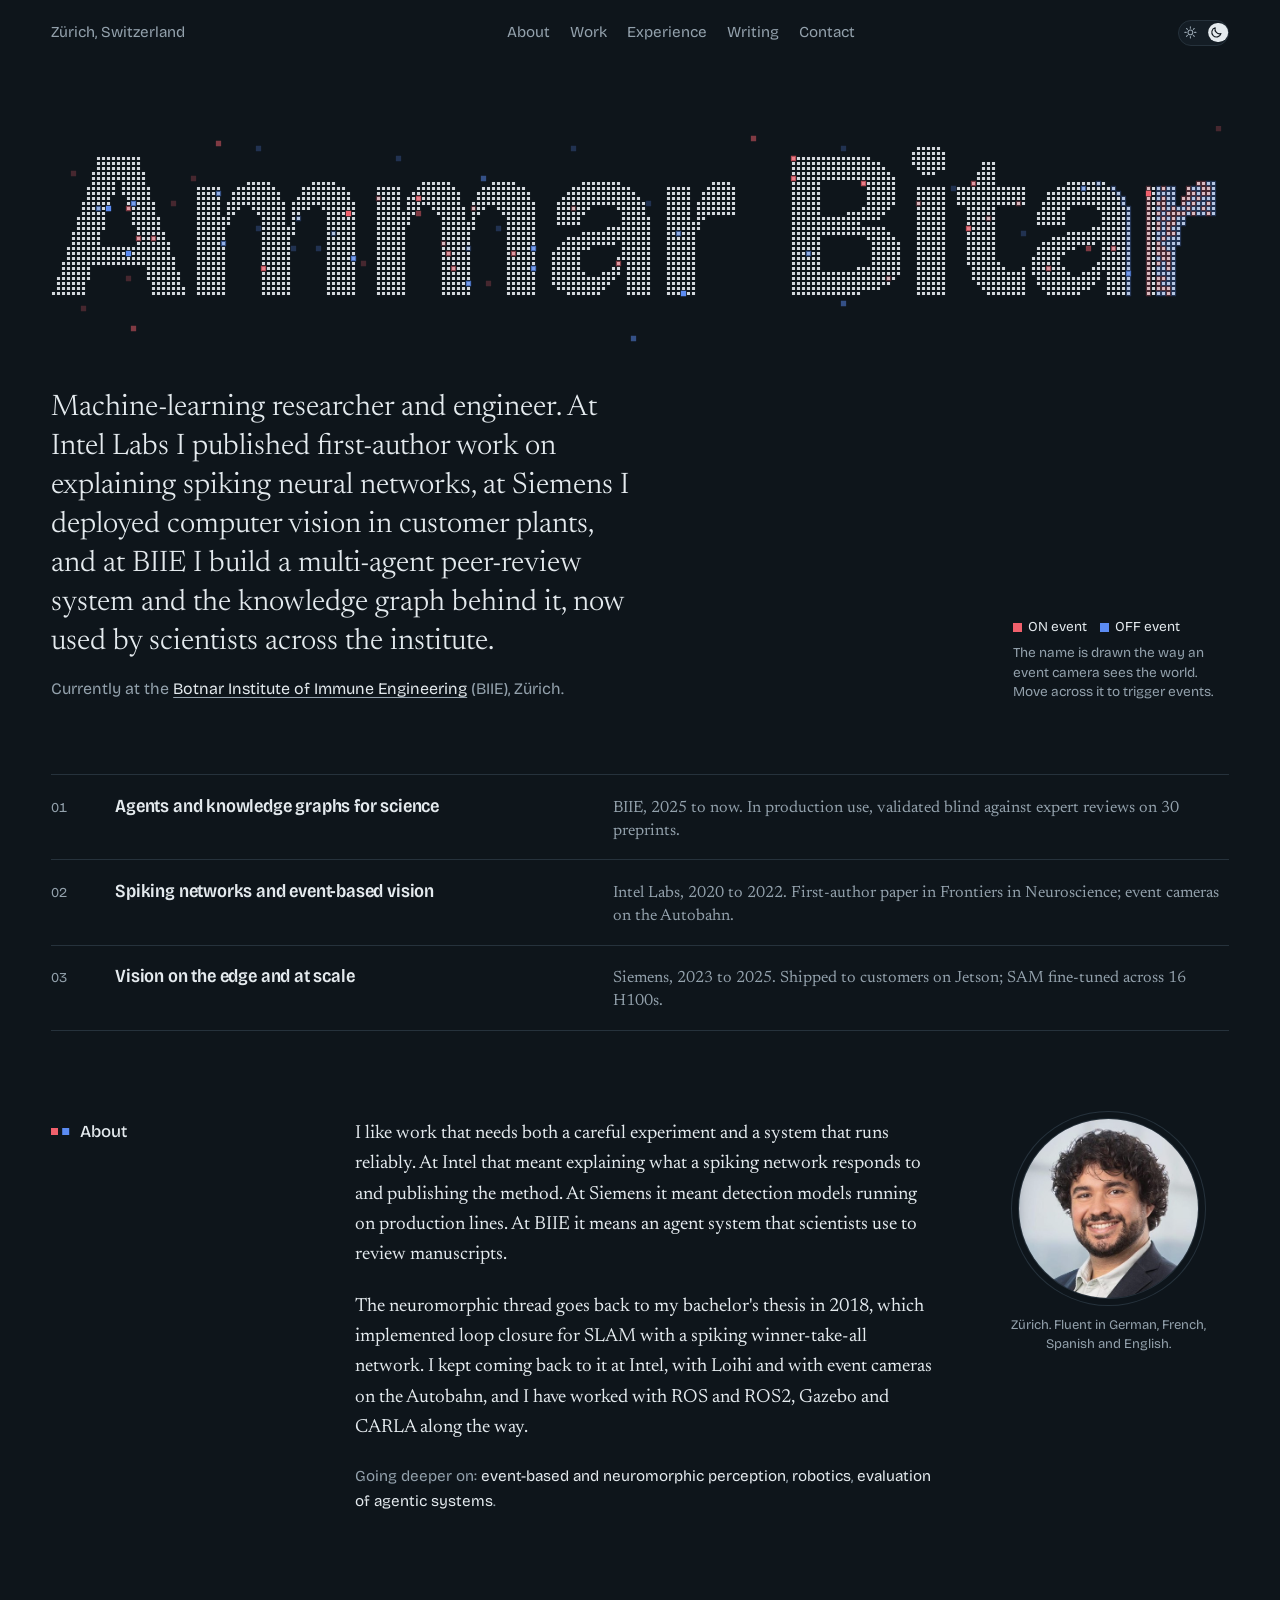
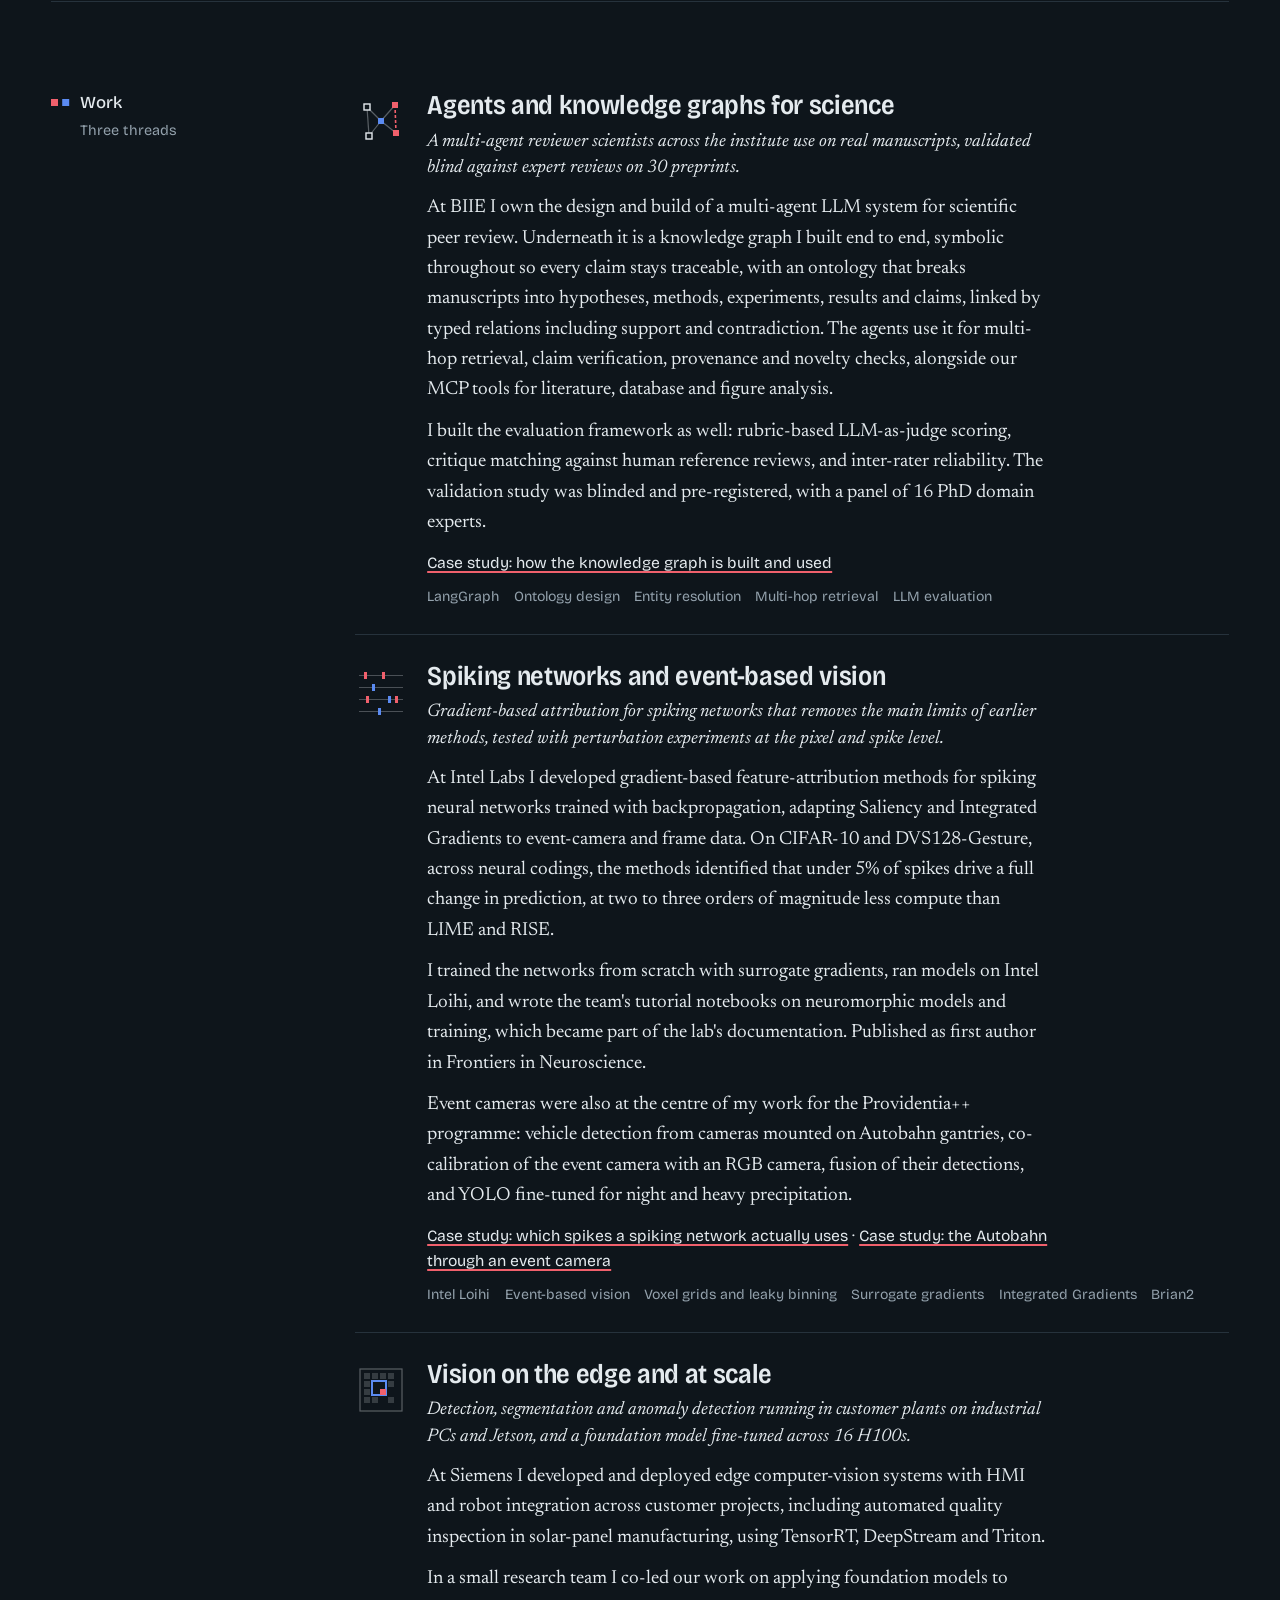
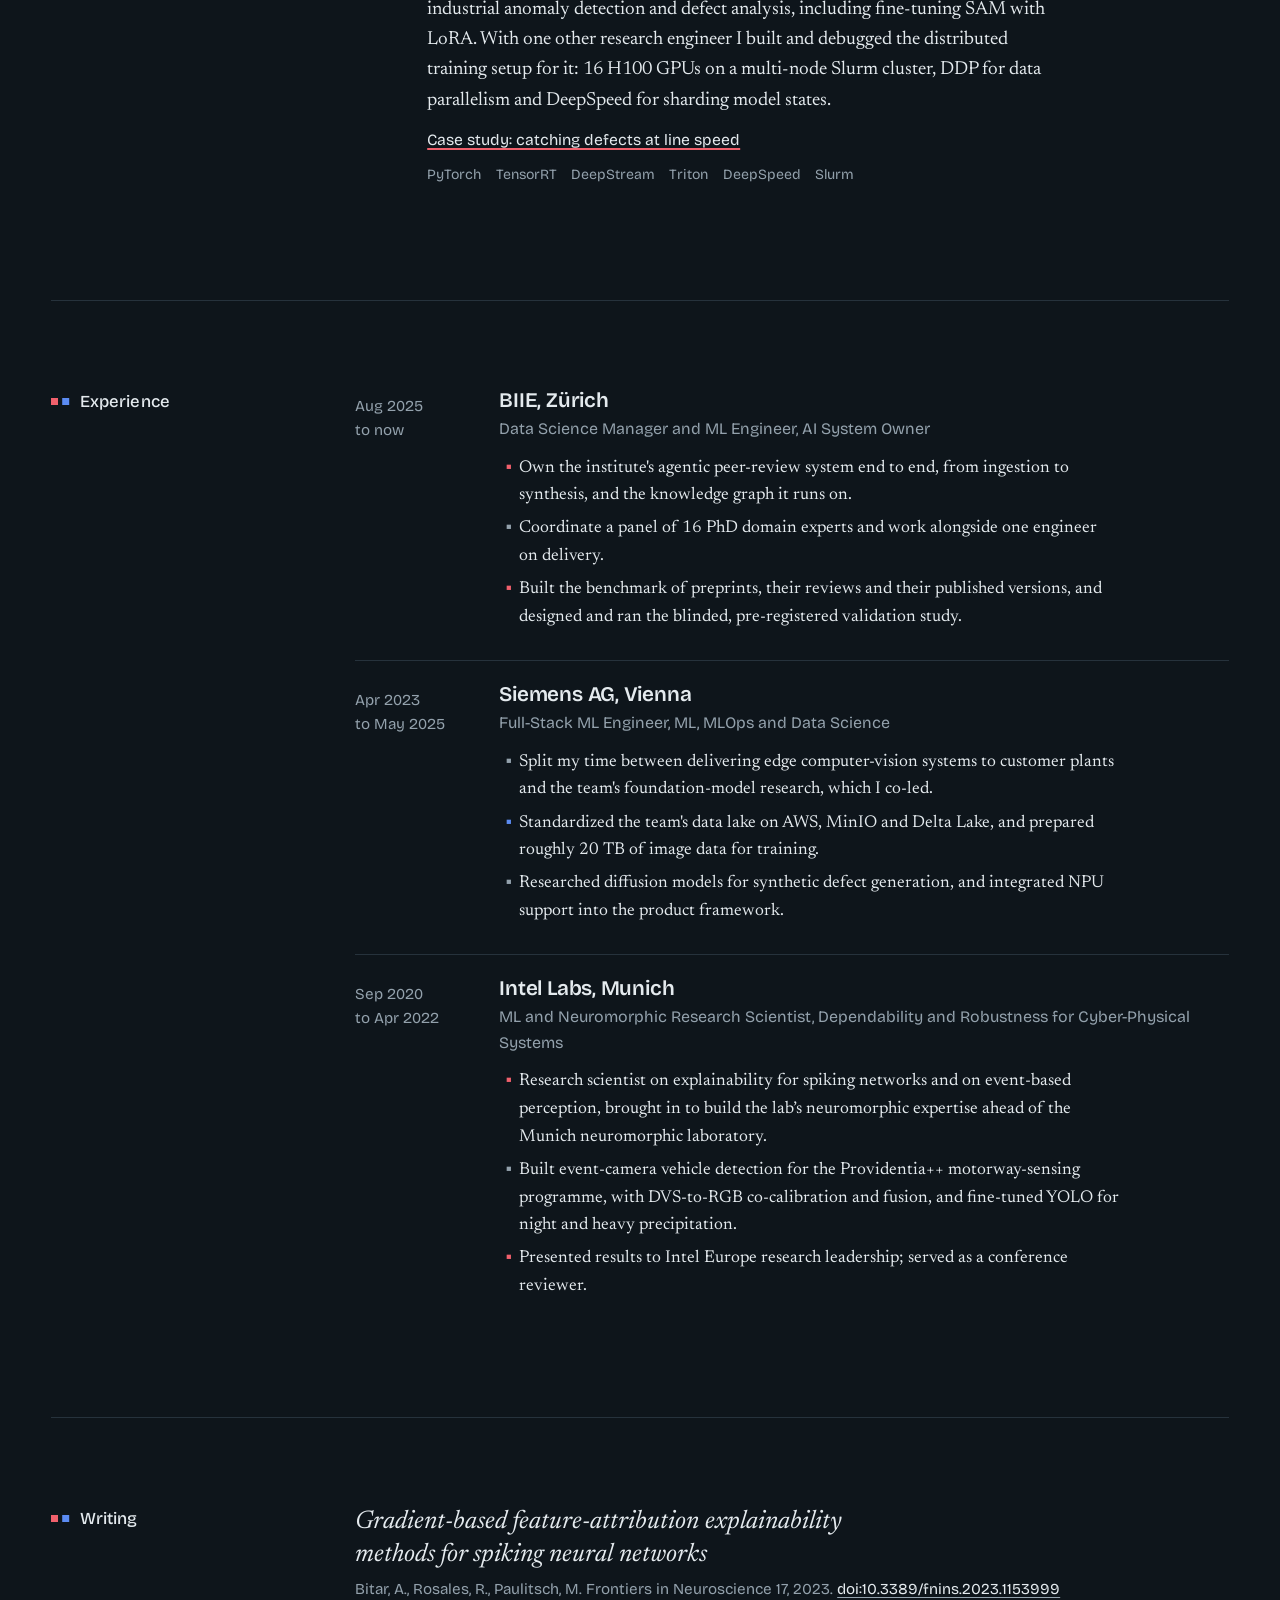
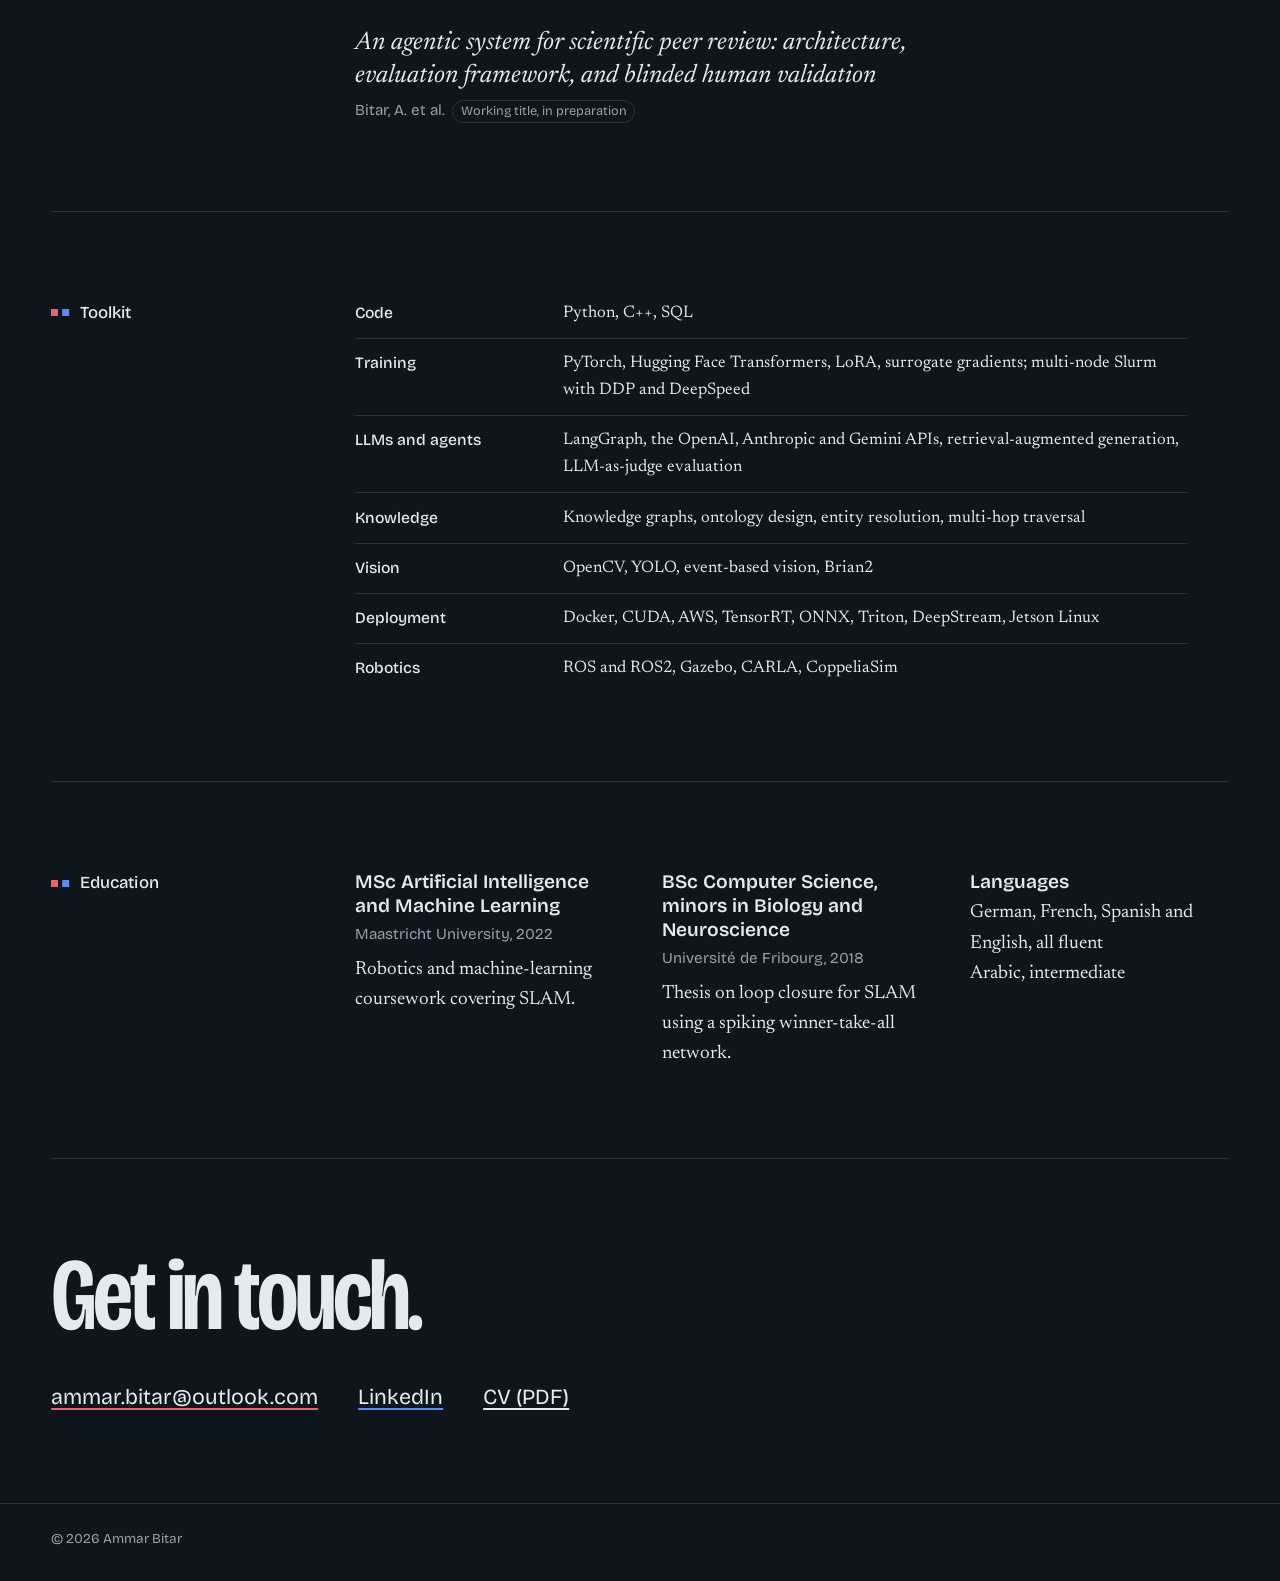
==== index.html @ a540c69d "Spell out BIIE where readers meet it Nothing on the site said what BIIE stands for. Expand it once o" ====
<!DOCTYPE html>
<html lang="en">
<head>
<meta charset="utf-8">
<meta name="viewport" content="width=device-width, initial-scale=1">
<title>Ammar Bitar</title>
<meta name="description" content="Ammar Bitar, machine-learning researcher and engineer in Zürich. Spiking neural networks, vision foundation models, agentic systems and knowledge graphs.">
<meta property="og:title" content="Ammar Bitar">
<meta property="og:description" content="Machine-learning researcher and engineer in Zürich.">
<link rel="icon" href="data:image/svg+xml,<svg xmlns='http://www.w3.org/2000/svg' viewBox='0 0 16 16'><rect x='3' y='3' width='4' height='4' fill='%23D23F4E'/><rect x='9' y='9' width='4' height='4' fill='%232C5FD0'/></svg>">
<link rel="canonical" href="https://ammar-bitar.github.io/">
<meta property="og:url" content="https://ammar-bitar.github.io/">
<meta property="og:type" content="profile">
<meta property="og:image" content="https://ammar-bitar.github.io/assets/og.png">
<meta property="og:image:width" content="1200">
<meta property="og:image:height" content="630">
<meta name="twitter:card" content="summary_large_image">
<meta name="theme-color" content="#0E151B">
<script>try{var t=localStorage.getItem('theme');if(t==='light'||t==='dark')document.documentElement.dataset.theme=t}catch(e){}</script>
<link rel="preload" href="assets/fonts/bricolage-grotesque.woff2" as="font" type="font/woff2" crossorigin>
<link rel="preload" href="assets/fonts/newsreader.woff2" as="font" type="font/woff2" crossorigin>
<script type="application/ld+json">
{
  "@context": "https://schema.org",
  "@type": "Person",
  "name": "Ammar Bitar",
  "jobTitle": "Machine-learning researcher and engineer",
  "worksFor": {"@type": "Organization", "name": "Botnar Institute of Immune Engineering", "url": "https://immune.engineering/"},
  "address": {"@type": "PostalAddress", "addressLocality": "Zürich", "addressCountry": "CH"},
  "alumniOf": [
    {"@type": "CollegeOrUniversity", "name": "Maastricht University"},
    {"@type": "CollegeOrUniversity", "name": "Université de Fribourg"}
  ],
  "knowsLanguage": ["de", "fr", "es", "en", "ar"],
  "knowsAbout": ["Spiking neural networks", "Explainable AI", "Computer vision", "Multi-agent LLM systems", "Knowledge graphs", "LLM evaluation"],
  "email": "mailto:ammar.bitar@outlook.com",
  "image": "https://ammar-bitar.github.io/assets/portrait.jpg",
  "url": "https://ammar-bitar.github.io/",
  "sameAs": ["https://www.linkedin.com/in/ammar-bitar"]
}
</script>
<style>
@font-face{
  font-family:"Bricolage Grotesque";font-style:normal;font-display:swap;
  font-weight:200 800;font-stretch:75% 100%;
  src:url(assets/fonts/bricolage-grotesque.woff2) format("woff2");
}
@font-face{
  font-family:"Newsreader";font-style:normal;font-display:swap;font-weight:200 800;
  src:url(assets/fonts/newsreader.woff2) format("woff2");
}
@font-face{
  font-family:"Newsreader";font-style:italic;font-display:swap;font-weight:200 800;
  src:url(assets/fonts/newsreader-italic.woff2) format("woff2");
}
:root{
  --paper:#0E151B;
  --paper-2:#141D25;
  --ink:#E4EAEE;
  --muted:#93A1AC;
  --rule:#26323C;
  --on:#F0606C;
  --off:#5B8BF2;
  --display:"Bricolage Grotesque", "Helvetica Neue", Arial, sans-serif;
  --text:"Newsreader", Georgia, "Times New Roman", serif;
  --gutter:clamp(1.25rem, 4vw, 3.5rem);
  --measure:62ch;
  color-scheme:dark;
}
:root[data-theme="light"]{
  --paper:#ECEFF1; --paper-2:#E1E6EA; --ink:#16212A; --muted:#586672;
  --rule:#C5CED5; --on:#D23F4E; --off:#2C5FD0; color-scheme:light;
}

*{box-sizing:border-box}
html{-webkit-text-size-adjust:100%;scroll-behavior:smooth}
@media (prefers-reduced-motion: reduce){html{scroll-behavior:auto}}
body{
  margin:0;background:var(--paper);color:var(--ink);
  font-family:var(--text);font-size:1.1875rem;line-height:1.6;
  font-optical-sizing:auto;text-rendering:optimizeLegibility;
}
img{max-width:100%;display:block}
a{color:inherit;text-decoration-thickness:1px;text-underline-offset:.18em;text-decoration-color:var(--muted)}
a:hover{text-decoration-color:var(--ink)}
:focus-visible{outline:2px solid var(--off);outline-offset:3px;border-radius:2px}
.sr{position:absolute;width:1px;height:1px;overflow:hidden;clip:rect(0 0 0 0);white-space:nowrap}
.skip{position:absolute;left:var(--gutter);top:-3rem;background:var(--ink);color:var(--paper);padding:.4rem .8rem;font-family:var(--display);font-size:.9rem;z-index:10}
.skip:focus{top:.75rem}

/* ---------- masthead ---------- */
.bar{
  display:flex;justify-content:space-between;align-items:baseline;gap:1rem;flex-wrap:wrap;
  padding:1.25rem var(--gutter) 0;font-family:var(--display);font-size:.95rem;color:var(--muted);
}
.bar nav{display:flex;gap:1.25rem;flex-wrap:wrap}
.bar nav a{text-decoration:none;color:var(--muted)}
.bar nav a:hover{color:var(--ink)}

/* ---------- theme switch ---------- */
.theme-switch{
  align-self:center;display:inline-flex;align-items:center;
  padding:0;margin:0;border:0;background:none;font:inherit;cursor:pointer;
  -webkit-tap-highlight-color:transparent;
}
.theme-switch .track{
  position:relative;display:inline-flex;align-items:center;justify-content:space-between;
  width:3.2rem;height:1.6rem;padding:0 .32rem;
  border:1px solid var(--rule);border-radius:1rem;background:var(--paper-2);
  transition:border-color .2s ease,background .2s ease;
}
.theme-switch:hover .track{border-color:var(--muted)}
.theme-switch .knob{
  position:absolute;left:.11rem;top:50%;width:1.2rem;height:1.2rem;margin-top:-.6rem;
  border-radius:50%;background:var(--ink);z-index:0;
  transform:translateX(1.76rem);
  transition:transform .24s cubic-bezier(.4,0,.2,1),background .2s ease;
}
.theme-switch .ico{
  position:relative;z-index:1;width:.8rem;height:.8rem;display:block;
  color:var(--muted);transition:color .2s ease;
}
.theme-switch .moon{color:var(--paper)}
:root[data-theme="light"] .theme-switch .knob{transform:translateX(0)}
:root[data-theme="light"] .theme-switch .sun{color:var(--paper)}
:root[data-theme="light"] .theme-switch .moon{color:var(--muted)}
@media (prefers-reduced-motion: reduce){.theme-switch .knob{transition:none}}
@media (max-width:600px){
  .bar{align-items:center}
  .bar > span{order:1}
  .theme-switch{order:2}
  .bar nav{order:3;flex-basis:100%;margin-top:.15rem}
}

/* ---------- hero ---------- */
.hero{padding:clamp(2rem,7vw,5rem) var(--gutter) 0}
.sensor{position:relative;width:100%}
.sensor canvas{display:block;width:100%;touch-action:pan-y;cursor:crosshair}
.hero-foot{
  display:grid;grid-template-columns:minmax(0,1fr) auto;gap:2rem;align-items:end;
  margin-top:clamp(1.5rem,4vw,2.75rem);padding-bottom:clamp(2.5rem,6vw,4.5rem);
  border-bottom:1px solid var(--rule);
}
.lede{
  margin:0;max-width:34ch;font-size:clamp(1.35rem,2.4vw,1.85rem);line-height:1.32;font-weight:350;
}
.legend{
  margin:0;font-family:var(--display);font-size:.85rem;line-height:1.45;color:var(--muted);
  max-width:24ch;
}
.legend span{display:inline-flex;align-items:center;gap:.4rem;margin-right:.8rem;color:var(--ink)}
.px{display:inline-block;width:.55rem;height:.55rem}
.px.on{background:var(--on)} .px.off{background:var(--off)}
.legend p{margin:.35rem 0 0}
@media (max-width:760px){.hero-foot{grid-template-columns:1fr}.legend{max-width:none}}

/* ---------- thread index ---------- */
.index{display:grid;border-bottom:1px solid var(--rule)}
.index a{
  display:grid;grid-template-columns:2.5rem minmax(0,1fr) minmax(0,1.3fr);gap:.2rem 1.5rem;align-items:baseline;
  padding:1.05rem 0;border-top:1px solid var(--rule);text-decoration:none;color:inherit;
}
.index a:first-child{border-top:0}
.index .k{font-family:var(--display);font-size:.85rem;color:var(--muted);font-variant-numeric:tabular-nums}
.index .n{font-family:var(--display);font-weight:600;font-size:1.15rem;letter-spacing:-.01em;font-variation-settings:"wdth" 90}
.index .d{font-size:1.02rem;color:var(--muted);line-height:1.4}
.index a:hover .n{text-decoration:underline;text-decoration-color:var(--on);text-underline-offset:.2em}
@media (max-width:760px){.index a{grid-template-columns:2.5rem minmax(0,1fr)}.index .d{grid-column:2}}
.now{margin:.9rem 0 0;font-family:var(--display);font-size:1rem;color:var(--muted)}
.now a{color:var(--ink)}
.more{font-family:var(--display);font-size:.98rem;margin:0 0 .9rem}
.more a{text-decoration-color:var(--on);text-decoration-thickness:1.5px}
.result{font-style:italic;font-size:1.15rem;line-height:1.45;margin:0 0 .8rem;max-width:var(--measure)}
.interests{margin:1.1em 0 0;font-family:var(--display);font-size:.95rem;color:var(--muted)}
.interests span{color:var(--ink)}

/* ---------- sections ---------- */
main{padding:0 var(--gutter)}
.sec{
  display:grid;grid-template-columns:minmax(9rem,15rem) minmax(0,1fr);gap:1rem clamp(1.5rem,5vw,5rem);
  padding:clamp(3rem,7vw,5.5rem) 0;border-bottom:1px solid var(--rule);
}
.sec > h2{
  margin:0;font-family:var(--display);font-weight:500;font-size:1.05rem;letter-spacing:.005em;
  font-variation-settings:"wdth" 100;align-self:start;position:sticky;top:1.5rem;
}
.sec > h2::before{content:"";display:inline-block;width:.45rem;height:.45rem;background:var(--on);margin:0 1.35rem .1rem 0;box-shadow:.7rem 0 0 var(--off)}
.sec > h2 small{display:block;padding-left:1.8rem;font-weight:400;color:var(--muted);font-size:.9rem;margin-top:.15rem}
@media (max-width:760px){
  .sec{grid-template-columns:minmax(0,1fr)}
  .sec > h2{position:static}
}
.prose p{margin:0 0 1.1em;max-width:var(--measure)}
.prose p:last-child{margin-bottom:0}

/* about */
.about{display:grid;grid-template-columns:minmax(0,1fr) minmax(11rem,15rem);gap:clamp(1.5rem,4vw,3.5rem);align-items:start}
.portrait{margin:0;justify-self:center;text-align:center}
.frame{
  width:clamp(8.5rem,14vw,11.5rem);aspect-ratio:1;border-radius:50%;overflow:hidden;margin:0 auto;
  background:var(--paper-2);box-shadow:0 0 0 1px var(--rule),0 0 0 7px var(--paper),0 0 0 8px var(--rule);
}
.frame img{width:170%;max-width:none;height:auto;margin:-18% 0 0 -36.7%;filter:saturate(.9)}
.portrait figcaption{font-family:var(--display);font-size:.82rem;line-height:1.45;color:var(--muted);margin-top:1.1rem;max-width:14rem}
@media (max-width:900px){
  .about{grid-template-columns:1fr}
  .portrait{order:-1;justify-self:start;text-align:left;display:flex;align-items:center;gap:1.25rem}
  .portrait .frame{margin:8px;flex:none;width:7rem}
  .portrait figcaption{margin-top:0}
}

/* threads */
.threads{display:grid;gap:0}
.thread{
  display:grid;grid-template-columns:3.25rem minmax(0,1fr);gap:0 1.25rem;
  padding:1.6rem 0;border-top:1px solid var(--rule);
}
.thread:first-child{border-top:0;padding-top:0}
.thread svg{width:3.25rem;height:3.25rem;margin-top:.3rem}
.thread h3{
  margin:0 0 .45rem;font-family:var(--display);font-weight:600;
  font-size:clamp(1.35rem,2.3vw,1.7rem);line-height:1.15;letter-spacing:-.012em;
  font-variation-settings:"wdth" 88;
}
.thread p{margin:0 0 .7rem;max-width:var(--measure)}
@media (max-width:560px){
  .thread{grid-template-columns:minmax(0,1fr)}
  .thread svg{width:2.5rem;height:2.5rem;margin:0 0 .7rem}
}
.tools{margin:0;padding:0;list-style:none;display:flex;flex-wrap:wrap;gap:.35rem .9rem;font-family:var(--display);font-size:.88rem;color:var(--muted)}

/* timeline */
.timeline{list-style:none;margin:0;padding:0}
.job{
  display:grid;grid-template-columns:7.5rem minmax(0,1fr);gap:.25rem 1.5rem;
  padding:1.4rem 0;border-top:1px solid var(--rule);
}
.job:first-child{border-top:0;padding-top:0}
.when{font-family:var(--display);font-size:.95rem;color:var(--muted);padding-top:.3rem;font-variant-numeric:tabular-nums}
.job h3{margin:0;font-family:var(--display);font-weight:600;font-size:1.3rem;line-height:1.2;letter-spacing:-.01em}
.role{margin:.15rem 0 .8rem;font-family:var(--display);font-size:1rem;color:var(--muted)}
.job ul{margin:0;padding:0 0 0 1.05rem;max-width:var(--measure)}
.job li{margin:0 0 .35rem;padding-left:.2rem;font-size:1.08rem}
.job li::marker{content:"▪ ";color:var(--muted)}
.job:nth-child(odd) li:nth-child(odd)::marker{color:var(--on)}
.job:nth-child(even) li:nth-child(even)::marker{color:var(--off)}
@media (max-width:560px){.job{grid-template-columns:1fr}.when{padding-top:0}}

/* writing */
.pubs{list-style:none;margin:0;padding:0}
.pub{padding:0 0 1.6rem}
.pub:last-child{padding-bottom:0}
.pub .title{font-size:clamp(1.3rem,2.2vw,1.6rem);line-height:1.3;font-style:italic;margin:0 0 .3rem;max-width:40ch}
.pub .meta{margin:0;font-family:var(--display);font-size:.95rem;color:var(--muted)}
.pub .meta a{color:var(--ink)}
.aside{grid-column:2;margin:1.6rem 0 0;font-family:var(--display);font-size:.95rem;color:var(--muted)}
@media (max-width:760px){.aside{grid-column:1}}
.status{display:inline-block;margin-left:.2rem;padding:.02rem .45rem;border:1px solid var(--rule);border-radius:1rem;font-size:.8rem}

/* toolkit */
.kit{margin:0;display:grid;grid-template-columns:minmax(9rem,13rem) minmax(0,1fr);max-width:52rem}
.kit dt,.kit dd{padding:.7rem 0;border-top:1px solid var(--rule);margin:0}
.kit dt:first-of-type,.kit dd:first-of-type{border-top:0;padding-top:0}
.kit dt{font-family:var(--display);font-weight:500;font-size:.98rem;padding-right:1rem}
.kit dd{font-size:1.05rem}
@media (max-width:560px){
  .kit{grid-template-columns:1fr}
  .kit dd{border-top:0;padding-top:0}
  .kit dt:not(:first-of-type){padding-top:.9rem}
}

/* education */
.edu{display:grid;grid-template-columns:repeat(auto-fit,minmax(min(15rem,100%),1fr));gap:2rem 3rem;max-width:56rem}
.edu h3{margin:0 0 .25rem;font-family:var(--display);font-weight:600;font-size:1.2rem;line-height:1.25}
.edu p{margin:0}
.edu .where{font-family:var(--display);font-size:.95rem;color:var(--muted);margin-bottom:.5rem}

/* contact */
.contact h2.big::before{content:none}
.contact h2.big{
  grid-column:1/-1;position:static;margin:0;
  font-family:var(--display);font-weight:600;font-variation-settings:"wdth" 80;
  font-size:clamp(2.6rem,8vw,6.5rem);line-height:.95;letter-spacing:-.03em;
}
.links{grid-column:1/-1;display:flex;flex-wrap:wrap;gap:1rem 2.5rem;margin-top:1.25rem;font-family:var(--display);font-size:clamp(1.1rem,2vw,1.35rem)}
.links a{text-decoration-color:var(--on);text-decoration-thickness:2px}
.links a:nth-child(2){text-decoration-color:var(--off)}
.links a:nth-child(3){text-decoration-color:var(--ink)}
.contact{border-bottom:0}

footer{
  display:flex;justify-content:space-between;flex-wrap:wrap;gap:.5rem 1rem;
  padding:1.5rem var(--gutter) 2rem;font-family:var(--display);font-size:.85rem;color:var(--muted);
  border-top:1px solid var(--rule);
}

/* ---------- floating contact ---------- */
.fab{
  position:fixed;right:clamp(1rem,3vw,2rem);bottom:clamp(1rem,3vw,2rem);z-index:40;
  display:flex;flex-direction:column;align-items:flex-end;gap:.5rem;
  font-family:var(--display);
}
.fab-links{
  display:flex;flex-direction:column;align-items:stretch;gap:.35rem;
  opacity:0;visibility:hidden;transform:translateY(.4rem) scale(.98);pointer-events:none;
  transition:opacity .18s ease,transform .18s ease,visibility 0s linear .18s;
}
.fab[data-open="true"] .fab-links{opacity:1;visibility:visible;transform:none;pointer-events:auto;transition-delay:0s}
.fab-links a{
  background:var(--paper);border:1px solid var(--rule);border-radius:2rem;
  padding:.45rem .9rem;font-size:.92rem;text-decoration:none;color:var(--ink);
  box-shadow:0 2px 10px rgba(0,0,0,.07);white-space:nowrap;display:flex;align-items:center;gap:.5rem;
}
.fab-links a:hover{border-color:var(--ink)}
.fab-links a i{width:.5rem;height:.5rem;display:inline-block;flex:none}
.fab-btn{
  display:flex;align-items:center;gap:.55rem;cursor:pointer;
  background:var(--ink);color:var(--paper);border:0;border-radius:2rem;
  padding:.6rem 1.05rem;font:inherit;font-weight:500;font-size:.95rem;
  box-shadow:0 3px 14px rgba(0,0,0,.14);
}
.fab-btn:hover{transform:translateY(-1px)}
.fab-btn .px2{display:inline-flex;gap:.2rem}
.fab-btn .px2 i{width:.4rem;height:.4rem;display:block}
.fab-btn .px2 i:first-child{background:var(--on)}
.fab-btn .px2 i:last-child{background:var(--off)}
.fab canvas{position:absolute;right:-6px;bottom:-6px;width:230px;height:120px;pointer-events:none}
.fab.tucked{opacity:0;visibility:hidden;transform:translateY(1rem);pointer-events:none;transition:opacity .25s ease,transform .25s ease,visibility 0s linear .25s}
.fab{transition:opacity .25s ease,transform .25s ease}
@media (prefers-reduced-motion: reduce){.fab,.fab-links,.fab-btn{transition:none}}
@media print{.fab{display:none}}
@media print{
  .bar nav,.sensor,.legend,.theme-switch{display:none}
  .sr.print{position:static;width:auto;height:auto;clip:auto}
}
</style>
</head>
<body>
<a class="skip" href="#main">Skip to content</a>

<header>
  <div class="bar">
    <span>Zürich, Switzerland</span>
    <nav aria-label="Sections">
      <a href="#about">About</a>
      <a href="#work">Work</a>
      <a href="#experience">Experience</a>
      <a href="#writing">Writing</a>
      <a href="#contact">Contact</a>
    </nav>
    <button class="theme-switch" id="themeBtn" type="button" role="switch" aria-checked="true" aria-label="Dark theme" title="Dark theme">
      <span class="track">
        <svg class="ico sun" viewBox="0 0 24 24" fill="none" stroke="currentColor" stroke-width="2" stroke-linecap="round" aria-hidden="true">
          <circle cx="12" cy="12" r="4.4"/>
          <path d="M12 1.6v2.6M12 19.8v2.6M22.4 12h-2.6M4.2 12H1.6M19.35 4.65l-1.84 1.84M6.49 17.51l-1.84 1.84M19.35 19.35l-1.84-1.84M6.49 6.49L4.65 4.65"/>
        </svg>
        <svg class="ico moon" viewBox="0 0 24 24" fill="none" stroke="currentColor" stroke-width="2" stroke-linecap="round" stroke-linejoin="round" aria-hidden="true">
          <path d="M20.6 14.3A8.8 8.8 0 0 1 9.7 3.4a8.8 8.8 0 1 0 10.9 10.9z"/>
        </svg>
        <span class="knob"></span>
      </span>
    </button>
  </div>

  <div class="hero">
    <h1 class="sr print">Ammar Bitar</h1>
    <div class="sensor" id="sensor">
      <canvas id="events" aria-hidden="true"></canvas>
    </div>
    <div class="hero-foot">
      <div>
        <p class="lede">Machine-learning researcher and engineer. At Intel Labs I published first-author work on explaining spiking neural networks, at Siemens I deployed computer vision in customer plants, and at BIIE I build a multi-agent peer-review system and the knowledge graph behind it, now used by scientists across the institute.</p>
        <p class="now">Currently at the <a href="https://immune.engineering/">Botnar Institute of Immune Engineering</a> (BIIE), Zürich.</p>
      </div>
      <div class="legend" aria-hidden="true">
        <span><i class="px on"></i>ON event</span><span><i class="px off"></i>OFF event</span>
        <p id="hint">The name is drawn the way an event camera sees the world. Move across it to trigger events.</p>
      </div>
    </div>
  </div>
</header>

<main id="main">

  <nav class="index" aria-label="Three threads of work">
    <a href="#t-agents"><span class="k">01</span><span class="n">Agents and knowledge graphs for science</span><span class="d">BIIE, 2025 to now. In production use, validated blind against expert reviews on 30 preprints.</span></a>
    <a href="#t-spiking"><span class="k">02</span><span class="n">Spiking networks and event-based vision</span><span class="d">Intel Labs, 2020 to 2022. First-author paper in Frontiers in Neuroscience; event cameras on the Autobahn.</span></a>
    <a href="#t-vision"><span class="k">03</span><span class="n">Vision on the edge and at scale</span><span class="d">Siemens, 2023 to 2025. Shipped to customers on Jetson; SAM fine-tuned across 16 H100s.</span></a>
  </nav>

  <section class="sec" id="about" aria-labelledby="about-h">
    <h2 id="about-h">About</h2>
    <div class="about">
      <div class="prose">
        <p>I like work that needs both a careful experiment and a system that runs reliably. At Intel that meant explaining what a spiking network responds to and publishing the method. At Siemens it meant detection models running on production lines. At BIIE it means an agent system that scientists use to review manuscripts.</p>
        <p>The neuromorphic thread goes back to my bachelor's thesis in 2018, which implemented loop closure for SLAM with a spiking winner-take-all network. I kept coming back to it at Intel, with Loihi and with event cameras on the Autobahn, and I have worked with ROS and ROS2, Gazebo and CARLA along the way.</p>
        <p class="interests">Going deeper on: <span>event-based and neuromorphic perception</span>, <span>robotics</span>, <span>evaluation of agentic systems</span>.</p>
      </div>
      <figure class="portrait">
        <div class="frame"><img src="assets/portrait.jpg" loading="lazy" decoding="async" alt="Portrait of Ammar Bitar" width="700" height="875"></div>
        <figcaption>Zürich. Fluent in German, French, Spanish and English.</figcaption>
      </figure>
    </div>
  </section>

  <section class="sec" id="work" aria-labelledby="work-h">
    <h2 id="work-h">Work<small>Three threads</small></h2>
    <div class="threads">

      <article class="thread" id="t-agents">
        <svg viewBox="0 0 52 52" aria-hidden="true">
          <g stroke="currentColor" stroke-width="1.2" opacity=".35">
            <line x1="12" y1="12" x2="26" y2="26"/><line x1="40" y1="10" x2="26" y2="26"/><line x1="26" y1="26" x2="14" y2="41"/><line x1="26" y1="26" x2="41" y2="38"/><line x1="12" y1="12" x2="14" y2="41"/>
          </g>
          <line x1="40" y1="10" x2="41" y2="38" stroke="var(--on)" stroke-width="1.6" stroke-dasharray="3 2"/>
          <g fill="var(--paper)" stroke="currentColor" stroke-width="1.4">
            <rect x="9" y="9" width="6" height="6"/><rect x="11" y="38" width="6" height="6"/>
          </g>
          <rect x="37" y="7" width="6" height="6" fill="var(--on)"/>
          <rect x="23" y="23" width="6" height="6" fill="var(--off)"/>
          <rect x="38" y="35" width="6" height="6" fill="var(--on)"/>
        </svg>
        <div>
          <h3>Agents and knowledge graphs for science</h3>
          <p class="result">A multi-agent reviewer scientists across the institute use on real manuscripts, validated blind against expert reviews on 30 preprints.</p>
          <p>At BIIE I own the design and build of a multi-agent LLM system for scientific peer review. Underneath it is a knowledge graph I built end to end, symbolic throughout so every claim stays traceable, with an ontology that breaks manuscripts into hypotheses, methods, experiments, results and claims, linked by typed relations including support and contradiction. The agents use it for multi-hop retrieval, claim verification, provenance and novelty checks, alongside our MCP tools for literature, database and figure analysis.</p>
          <p>I built the evaluation framework as well: rubric-based LLM-as-judge scoring, critique matching against human reference reviews, and inter-rater reliability. The validation study was blinded and pre-registered, with a panel of 16 PhD domain experts.</p>
          <p class="more"><a href="work/knowledge-graph.html">Case study: how the knowledge graph is built and used</a></p>
          <ul class="tools" aria-label="Tools"><li>LangGraph</li><li>Ontology design</li><li>Entity resolution</li><li>Multi-hop retrieval</li><li>LLM evaluation</li></ul>
        </div>
      </article>

      <article class="thread" id="t-spiking">
        <svg viewBox="0 0 52 52" aria-hidden="true">
          <g fill="currentColor" opacity=".28">
            <rect x="4" y="9" width="44" height="1"/><rect x="4" y="21" width="44" height="1"/><rect x="4" y="33" width="44" height="1"/><rect x="4" y="45" width="44" height="1"/>
          </g>
          <rect x="9" y="6" width="3" height="7" fill="var(--on)"/><rect x="27" y="6" width="3" height="7" fill="var(--on)"/>
          <rect x="17" y="18" width="3" height="7" fill="var(--off)"/>
          <rect x="11" y="30" width="3" height="7" fill="var(--on)"/><rect x="33" y="30" width="3" height="7" fill="var(--off)"/><rect x="40" y="30" width="3" height="7" fill="var(--on)"/>
          <rect x="23" y="42" width="3" height="7" fill="var(--off)"/>
        </svg>
        <div>
          <h3>Spiking networks and event-based vision</h3>
          <p class="result">Gradient-based attribution for spiking networks that removes the main limits of earlier methods, tested with perturbation experiments at the pixel and spike level.</p>
          <p>At Intel Labs I developed gradient-based feature-attribution methods for spiking neural networks trained with backpropagation, adapting Saliency and Integrated Gradients to event-camera and frame data. On CIFAR-10 and DVS128-Gesture, across neural codings, the methods identified that under 5% of spikes drive a full change in prediction, at two to three orders of magnitude less compute than LIME and RISE.</p>
          <p>I trained the networks from scratch with surrogate gradients, ran models on Intel Loihi, and wrote the team's tutorial notebooks on neuromorphic models and training, which became part of the lab's documentation. Published as first author in Frontiers in Neuroscience.</p>
          <p>Event cameras were also at the centre of my work for the Providentia++ programme: vehicle detection from cameras mounted on Autobahn gantries, co-calibration of the event camera with an RGB camera, fusion of their detections, and YOLO fine-tuned for night and heavy precipitation.</p>
          <p class="more"><a href="work/snn-explainability.html">Case study: which spikes a spiking network actually uses</a> · <a href="work/providentia.html">Case study: the Autobahn through an event camera</a></p>
          <ul class="tools" aria-label="Tools"><li>Intel Loihi</li><li>Event-based vision</li><li>Voxel grids and leaky binning</li><li>Surrogate gradients</li><li>Integrated Gradients</li><li>Brian2</li></ul>
        </div>
      </article>

      <article class="thread" id="t-vision">
        <svg viewBox="0 0 52 52" aria-hidden="true">
          <g fill="none" stroke="currentColor" stroke-width="1.2" opacity=".35">
            <rect x="5" y="5" width="42" height="42"/>
          </g>
          <g fill="currentColor" opacity=".18">
            <rect x="9" y="9" width="6" height="6"/><rect x="17" y="9" width="6" height="6"/><rect x="25" y="9" width="6" height="6"/><rect x="33" y="9" width="6" height="6"/>
            <rect x="9" y="17" width="6" height="6"/><rect x="33" y="17" width="6" height="6"/><rect x="9" y="25" width="6" height="6"/>
            <rect x="9" y="33" width="6" height="6"/><rect x="17" y="33" width="6" height="6"/><rect x="33" y="33" width="6" height="6"/>
          </g>
          <rect x="17" y="17" width="14" height="14" fill="none" stroke="var(--off)" stroke-width="2"/>
          <rect x="25" y="25" width="6" height="6" fill="var(--on)"/>
        </svg>
        <div>
          <h3>Vision on the edge and at scale</h3>
          <p class="result">Detection, segmentation and anomaly detection running in customer plants on industrial PCs and Jetson, and a foundation model fine-tuned across 16 H100s.</p>
          <p>At Siemens I developed and deployed edge computer-vision systems with HMI and robot integration across customer projects, including automated quality inspection in solar-panel manufacturing, using TensorRT, DeepStream and Triton.</p>
          <p>In a small research team I co-led our work on applying foundation models to industrial anomaly detection and defect analysis, including fine-tuning SAM with LoRA. With one other research engineer I built and debugged the distributed training setup for it: 16 H100 GPUs on a multi-node Slurm cluster, DDP for data parallelism and DeepSpeed for sharding model states.</p>
          <p class="more"><a href="work/edge-vision.html">Case study: catching defects at line speed</a></p>
          <ul class="tools" aria-label="Tools"><li>PyTorch</li><li>TensorRT</li><li>DeepStream</li><li>Triton</li><li>DeepSpeed</li><li>Slurm</li></ul>
        </div>
      </article>

    </div>
  </section>

  <section class="sec" id="experience" aria-labelledby="exp-h">
    <h2 id="exp-h">Experience</h2>
    <ol class="timeline" reversed>
      <li class="job">
        <div class="when">Aug 2025<br>to now</div>
        <div>
          <h3>BIIE, Zürich</h3>
          <p class="role">Data Science Manager and ML Engineer, AI System Owner</p>
          <ul>
            <li>Own the institute's agentic peer-review system end to end, from ingestion to synthesis, and the knowledge graph it runs on.</li>
            <li>Coordinate a panel of 16 PhD domain experts and work alongside one engineer on delivery.</li>
            <li>Built the benchmark of preprints, their reviews and their published versions, and designed and ran the blinded, pre-registered validation study.</li>
          </ul>
        </div>
      </li>
      <li class="job">
        <div class="when">Apr 2023<br>to May 2025</div>
        <div>
          <h3>Siemens AG, Vienna</h3>
          <p class="role">Full-Stack ML Engineer, ML, MLOps and Data Science</p>
          <ul>
            <li>Split my time between delivering edge computer-vision systems to customer plants and the team's foundation-model research, which I co-led.</li>
            <li>Standardized the team's data lake on AWS, MinIO and Delta Lake, and prepared roughly 20 TB of image data for training.</li>
            <li>Researched diffusion models for synthetic defect generation, and integrated NPU support into the product framework.</li>
          </ul>
        </div>
      </li>
      <li class="job">
        <div class="when">Sep 2020<br>to Apr 2022</div>
        <div>
          <h3>Intel Labs, Munich</h3>
          <p class="role">ML and Neuromorphic Research Scientist, Dependability and Robustness for Cyber-Physical Systems</p>
          <ul>
            <li>Research scientist on explainability for spiking networks and on event-based perception, brought in to build the lab’s neuromorphic expertise ahead of the Munich neuromorphic laboratory.</li>
            <li>Built event-camera vehicle detection for the Providentia++ motorway-sensing programme, with DVS-to-RGB co-calibration and fusion, and fine-tuned YOLO for night and heavy precipitation.</li>
            <li>Presented results to Intel Europe research leadership; served as a conference reviewer.</li>
          </ul>
        </div>
      </li>
    </ol>
  </section>

  <section class="sec" id="writing" aria-labelledby="writing-h">
    <h2 id="writing-h">Writing</h2>
    <ol class="pubs" reversed>
      <li class="pub">
        <p class="title">Gradient-based feature-attribution explainability methods for spiking neural networks</p>
        <p class="meta">Bitar, A., Rosales, R., Paulitsch, M. Frontiers in Neuroscience 17, 2023. <a href="https://doi.org/10.3389/fnins.2023.1153999">doi:10.3389/fnins.2023.1153999</a></p>
      </li>
      <li class="pub">
        <p class="title">An agentic system for scientific peer review: architecture, evaluation framework, and blinded human validation</p>
        <p class="meta">Bitar, A. et al. <span class="status">Working title, in preparation</span></p>
      </li>
    </ol>
  </section>

  <section class="sec" id="toolkit" aria-labelledby="kit-h">
    <h2 id="kit-h">Toolkit</h2>
    <dl class="kit">
      <dt>Code</dt><dd>Python, C++, SQL</dd>
      <dt>Training</dt><dd>PyTorch, Hugging Face Transformers, LoRA, surrogate gradients; multi-node Slurm with DDP and DeepSpeed</dd>
      <dt>LLMs and agents</dt><dd>LangGraph, the OpenAI, Anthropic and Gemini APIs, retrieval-augmented generation, LLM-as-judge evaluation</dd>
      <dt>Knowledge</dt><dd>Knowledge graphs, ontology design, entity resolution, multi-hop traversal</dd>
      <dt>Vision</dt><dd>OpenCV, YOLO, event-based vision, Brian2</dd>
      <dt>Deployment</dt><dd>Docker, CUDA, AWS, TensorRT, ONNX, Triton, DeepStream, Jetson Linux</dd>
      <dt>Robotics</dt><dd>ROS and ROS2, Gazebo, CARLA, CoppeliaSim</dd>
    </dl>
  </section>

  <section class="sec" id="education" aria-labelledby="edu-h">
    <h2 id="edu-h">Education</h2>
    <div class="edu">
      <div>
        <h3>MSc Artificial Intelligence and Machine Learning</h3>
        <p class="where">Maastricht University, 2022</p>
        <p>Robotics and machine-learning coursework covering SLAM.</p>
      </div>
      <div>
        <h3>BSc Computer Science, minors in Biology and Neuroscience</h3>
        <p class="where">Université de Fribourg, 2018</p>
        <p>Thesis on loop closure for SLAM using a spiking winner-take-all network.</p>
      </div>
      <div>
        <h3>Languages</h3>
        <p>German, French, Spanish and English, all fluent</p>
        <p>Arabic, intermediate</p>
      </div>
    </div>
  </section>

  <section class="sec contact" id="contact" aria-labelledby="contact-h">
    <h2 class="big" id="contact-h">Get in touch.</h2>
    <div class="links">
      <a href="mailto:ammar.bitar@outlook.com">ammar.bitar@outlook.com</a>
      <a href="https://www.linkedin.com/in/ammar-bitar">LinkedIn</a>
      <a href="assets/Ammar_Bitar_CV.pdf" download>CV (PDF)</a>
    </div>
  </section>

</main>



<div class="fab" id="fab" data-open="false">
  <canvas id="fabSpark" width="460" height="240" aria-hidden="true"></canvas>
  <div class="fab-links" id="fabLinks">
    <a href="mailto:ammar.bitar@outlook.com"><i style="background:var(--on)"></i>ammar.bitar@outlook.com</a>
    <a href="https://www.linkedin.com/in/ammar-bitar"><i style="background:var(--off)"></i>LinkedIn</a>
    <a href="assets/Ammar_Bitar_CV.pdf" download><i style="background:var(--ink)"></i>CV (PDF)</a>
  </div>
  <button class="fab-btn" id="fabBtn" type="button" aria-expanded="false" aria-controls="fabLinks">
    <span class="px2" aria-hidden="true"><i></i><i></i></span>Contact me
  </button>
</div>

<footer>
  <span>© 2026 Ammar Bitar</span>
</footer>

<script>
(function(){
  /* ---------- theme toggle ---------- */
  var root=document.documentElement, btn=document.getElementById('themeBtn');
  var tc=document.querySelector('meta[name="theme-color"]');
  function current(){return root.dataset.theme==='light'?'light':'dark'}
  function sync(){
    var dark=current()==='dark';
    btn.setAttribute('aria-checked',dark?'true':'false');
    if(tc) tc.setAttribute('content',dark?'#0E151B':'#ECEFF1');
  }
  sync();
  btn.addEventListener('click',function(){
    var next=current()==='dark'?'light':'dark';
    root.dataset.theme=next; try{localStorage.setItem('theme',next)}catch(e){}
    sync(); readColors();
  });

  /* ---------- event-camera name ---------- */
  var canvas=document.getElementById('events'), ctx=canvas.getContext('2d');
  var reduce=window.matchMedia('(prefers-reduced-motion: reduce)').matches;
  var coarse=window.matchMedia('(pointer: coarse)').matches;
  if(coarse){document.getElementById('hint').textContent='The name is drawn the way an event camera sees the world. Drag across it to trigger events.'}

  var W=0,H=0,dpr=1,step=4,sz=2,pts=[],noise=[],colors={};
  var startT=0,sweepDone=false,visible=true,raf=0,lastPX=null;

  function readColors(){
    var cs=getComputedStyle(root);
    colors.ink=cs.getPropertyValue('--ink').trim();
    colors.on=cs.getPropertyValue('--on').trim();
    colors.off=cs.getPropertyValue('--off').trim();
    if(reduce) draw();
  }

  function build(){
    W=canvas.parentElement.clientWidth;
    dpr=Math.min(window.devicePixelRatio||1,2);
    var lines=W<640?['Ammar','Bitar']:['Ammar Bitar'];
    var fam='"Bricolage Grotesque", "Helvetica Neue", Arial, sans-serif';
    var font=function(px){return '700 '+px+'px '+fam};
    var m=document.createElement('canvas').getContext('2d');
    m.font=font(200);
    var widest=Math.max.apply(null,lines.map(function(l){return m.measureText(l).width}));
    var fs=Math.floor(200*(W*0.995)/widest);
    fs=Math.min(fs,340);
    var lh=fs*0.92;
    H=Math.ceil(lines.length*lh+fs*0.12);
    canvas.width=Math.round(W*dpr); canvas.height=Math.round(H*dpr);
    canvas.style.height=H+'px';
    ctx.setTransform(dpr,0,0,dpr,0,0);

    // mask
    var mc=document.createElement('canvas'); mc.width=W; mc.height=H;
    var mx=mc.getContext('2d');
    mx.fillStyle='#000'; mx.font=font(fs); mx.textBaseline='alphabetic';
    lines.forEach(function(l,i){mx.fillText(l,0,fs*0.8+i*lh)});
    var data=mx.getImageData(0,0,W,H).data;

    step=Math.max(3,Math.round(fs/40));
    sz=Math.max(1.5,step*0.62);
    var cols=Math.floor(W/step), rows=Math.floor(H/step);
    var grid=new Uint8Array(cols*rows);
    for(var r=0;r<rows;r++)for(var c=0;c<cols;c++){
      var x=Math.floor(c*step+step/2), y=Math.floor(r*step+step/2);
      grid[r*cols+c]=data[(y*W+x)*4+3]>120?1:0;
    }
    pts=[];
    for(r=0;r<rows;r++)for(c=0;c<cols;c++){
      if(!grid[r*cols+c])continue;
      var L=c>0?grid[r*cols+c-1]:0, R=c<cols-1?grid[r*cols+c+1]:0;
      var edge=!L?1:(!R?-1:0);
      pts.push({x:c*step+step/2,y:r*step+step/2,pol:edge||(Math.random()<.5?1:-1),edge:edge!==0,lit:false,e:0});
    }
    noise=[];
    if(reduce){
      pts.forEach(function(p){p.lit=true; if(p.edge&&Math.random()<.35)p.e=.75});
      draw();
    }else{
      sweepDone=false; startT=performance.now(); loop();
    }
  }

  var buckets=[[],[],[],[],[],[],[],[]]; // pol(2) x level(4)
  function push(p){
    var lvl=Math.min(3,Math.floor(p.e*4));
    buckets[(p.pol>0?0:4)+lvl].push(p);
  }
  function draw(){
    ctx.clearRect(0,0,W,H);
    var h=sz/2,i,p;
    for(i=0;i<8;i++)buckets[i].length=0;
    ctx.fillStyle=colors.ink; ctx.globalAlpha=.92; ctx.beginPath();
    for(i=0;i<pts.length;i++){
      p=pts[i]; if(!p.lit)continue;
      ctx.rect(p.x-h,p.y-h,sz,sz);
      if(p.e>.06)push(p);
    }
    ctx.fill();
    for(i=0;i<noise.length;i++) if(noise[i].e>.06) push(noise[i]);
    var big=sz*1.7, bh=big/2;
    for(i=0;i<8;i++){
      var b=buckets[i]; if(!b.length)continue;
      ctx.fillStyle=i<4?colors.on:colors.off;
      ctx.globalAlpha=((i%4)+1)/4;
      ctx.beginPath();
      for(var j=0;j<b.length;j++){p=b[j];ctx.rect(p.x-bh,p.y-bh,big,big)}
      ctx.fill();
    }
    ctx.globalAlpha=1;
  }

  function tick(now){
    var i,p,t=Math.min(1,(now-startT)/1500);
    var ease=1-Math.pow(1-t,3);
    var sx=ease*(W+60)-30;
    for(i=0;i<pts.length;i++){
      p=pts[i];
      if(!p.lit){ if(p.x<sx){p.lit=true;p.e=p.edge?1:.55} continue; }
      p.e*=.9;
      if(sweepDone){
        var pr=p.edge?.0022:.0004;
        if(Math.random()<pr)p.e=.6+Math.random()*.4;
      }
    }
    if(t>=1)sweepDone=true;
    // sensor noise
    var n=W>900?2:1;
    for(i=0;i<n;i++) if(Math.random()<.7)
      noise.push({x:Math.floor(Math.random()*W/step)*step+step/2,y:Math.floor(Math.random()*H/step)*step+step/2,pol:Math.random()<.5?1:-1,e:.55});
    for(i=noise.length-1;i>=0;i--){noise[i].e*=.9; if(noise[i].e<.06)noise.splice(i,1)}
  }

  function loop(){
    cancelAnimationFrame(raf);
    var f=function(now){
      if(!visible){raf=0;return}
      tick(now); draw(); raf=requestAnimationFrame(f);
    };
    raf=requestAnimationFrame(f);
  }

  function stir(ev){
    if(reduce||!sweepDone)return;
    var rect=canvas.getBoundingClientRect();
    var x=ev.clientX-rect.left, y=ev.clientY-rect.top;
    var dx=lastPX===null?0:x-lastPX; lastPX=x;
    var dir=dx>=0?1:-1, rad=Math.max(40,step*14), r2=rad*rad;
    for(var i=0;i<pts.length;i++){
      var p=pts[i], ddx=p.x-x, ddy=p.y-y, d=ddx*ddx+ddy*ddy;
      if(d<r2 && Math.random()<(1-d/r2)*.5){p.e=1;p.pol=(p.edge?p.pol:1)*dir}
    }
    // events also fire off the letters, where the "object" moves
    for(var k=0;k<6;k++){
      var a=Math.random()*6.283, rr=Math.random()*rad;
      noise.push({x:Math.floor((x+Math.cos(a)*rr)/step)*step+step/2,y:Math.floor((y+Math.sin(a)*rr)/step)*step+step/2,pol:dir,e:.8});
    }
  }
  canvas.addEventListener('pointermove',stir);
  canvas.addEventListener('pointerleave',function(){lastPX=null});

  if('IntersectionObserver' in window){
    new IntersectionObserver(function(es){
      visible=es[0].isIntersecting;
      if(visible&&!reduce&&!raf)loop();
    }).observe(canvas);
  }

  var rt;
  window.addEventListener('resize',function(){
    clearTimeout(rt);
    rt=setTimeout(function(){ if(canvas.parentElement.clientWidth!==W) build(); },150);
  });

  readColors();
  var go=function(){build()};
  if(document.fonts&&document.fonts.load){
    Promise.race([
      document.fonts.load('700 100px "Bricolage Grotesque"'),
      new Promise(function(r){setTimeout(r,1200)})
    ]).then(go,go);
  }else go();
})();
</script>

<script>
(function(){
  var fab=document.getElementById('fab'), btn=document.getElementById('fabBtn'), links=document.getElementById('fabLinks');
  if(!fab) return;
  var reduce=window.matchMedia('(prefers-reduced-motion: reduce)').matches;
  function open(v){ fab.dataset.open=v?'true':'false'; btn.setAttribute('aria-expanded',v?'true':'false'); }
  btn.addEventListener('click',function(e){ e.stopPropagation(); open(fab.dataset.open!=='true'); burst(18); });
  document.addEventListener('click',function(e){ if(!fab.contains(e.target)) open(false); });
  document.addEventListener('keydown',function(e){ if(e.key==='Escape') open(false); });
  fab.addEventListener('mouseenter',function(){ if(!reduce) burst(8); });

  /* the button sheds ON/OFF events when it moves, like everything else here */
  var c=document.getElementById('fabSpark'), x=c&&c.getContext('2d'), evs=[], raf=0;
  function colors(){var cs=getComputedStyle(document.documentElement);return[cs.getPropertyValue('--on').trim(),cs.getPropertyValue('--off').trim()]}
  function burst(n){
    if(!x||reduce) return;
    var r=c.width, b=c.height;
    for(var i=0;i<n;i++){
      var a=Math.PI*(0.75+Math.random()*0.9), s=1.2+Math.random()*3.4;
      evs.push({x:r-60+Math.random()*26,y:b-40+Math.random()*16,vx:Math.cos(a)*s,vy:Math.sin(a)*s-1.1,p:Math.random()<.5?0:1,e:1});
    }
    if(!raf) raf=requestAnimationFrame(tick);
  }
  function tick(){
    var cl=colors(); x.clearRect(0,0,c.width,c.height);
    for(var i=evs.length-1;i>=0;i--){
      var e=evs[i]; e.x+=e.vx; e.y+=e.vy; e.vy+=0.11; e.e*=0.955;
      if(e.e<0.06||e.y>c.height+20){ evs.splice(i,1); continue; }
      x.globalAlpha=e.e; x.fillStyle=cl[e.p]; x.fillRect(e.x,e.y,5,5);
    }
    x.globalAlpha=1;
    raf = evs.length ? requestAnimationFrame(tick) : 0;
  }
  var lastY=window.scrollY, acc=0;
  window.addEventListener('scroll',function(){
    var dy=Math.abs(window.scrollY-lastY); lastY=window.scrollY; acc+=dy;
    if(acc>900){ acc=0; burst(6); }
  },{passive:true});

  /* stay off the first screen, which already has the nav's Contact link,
     and step aside once the real contact section is on screen */
  var away={}, watch={top:document.querySelector('.hero, .cs-head'), contact:document.getElementById('contact')};
  if('IntersectionObserver' in window){
    Object.keys(watch).forEach(function(k){
      if(!watch[k]) return;
      new IntersectionObserver(function(es){
        away[k]=es[0].isIntersecting;
        var t=away.top||away.contact;
        fab.classList.toggle('tucked',t);
        if(t) open(false);
      },{threshold:k==='contact'?.25:0}).observe(watch[k]);
    });
  }
})();
</script>
</body>
</html>
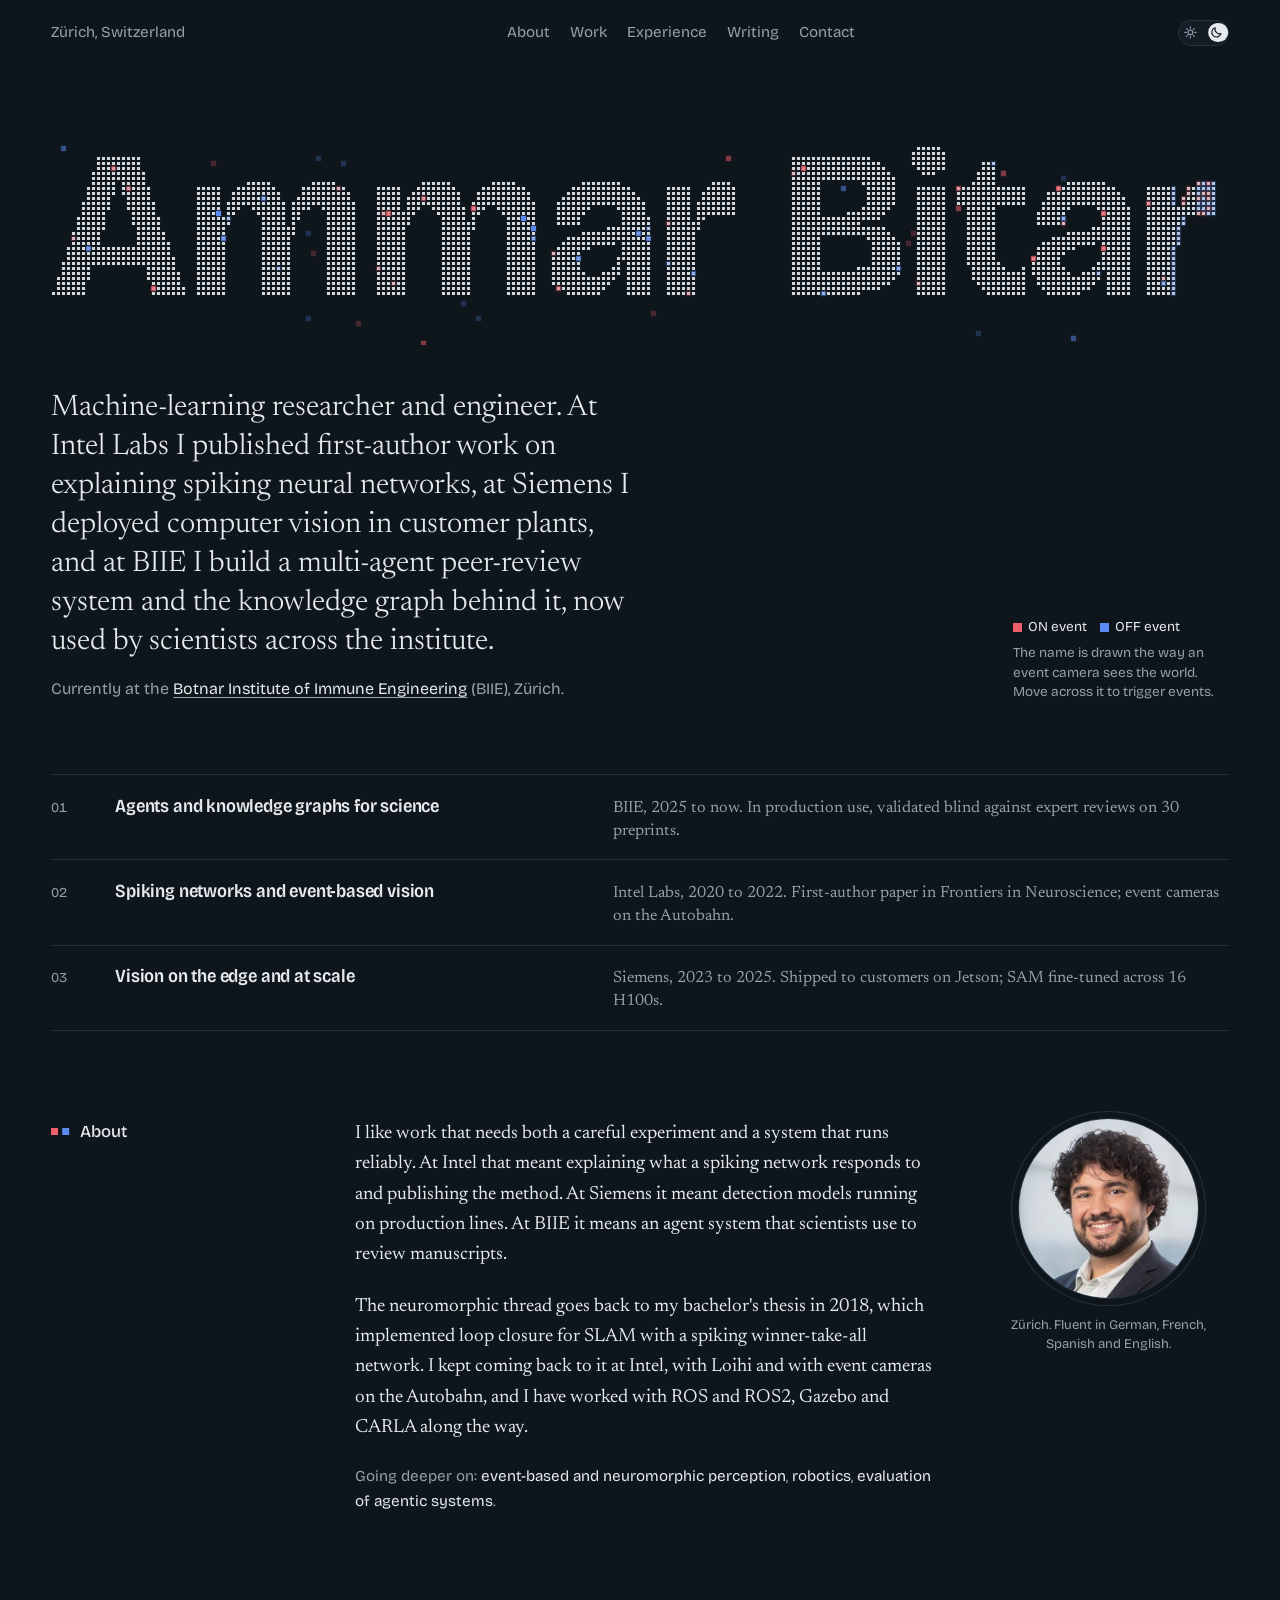
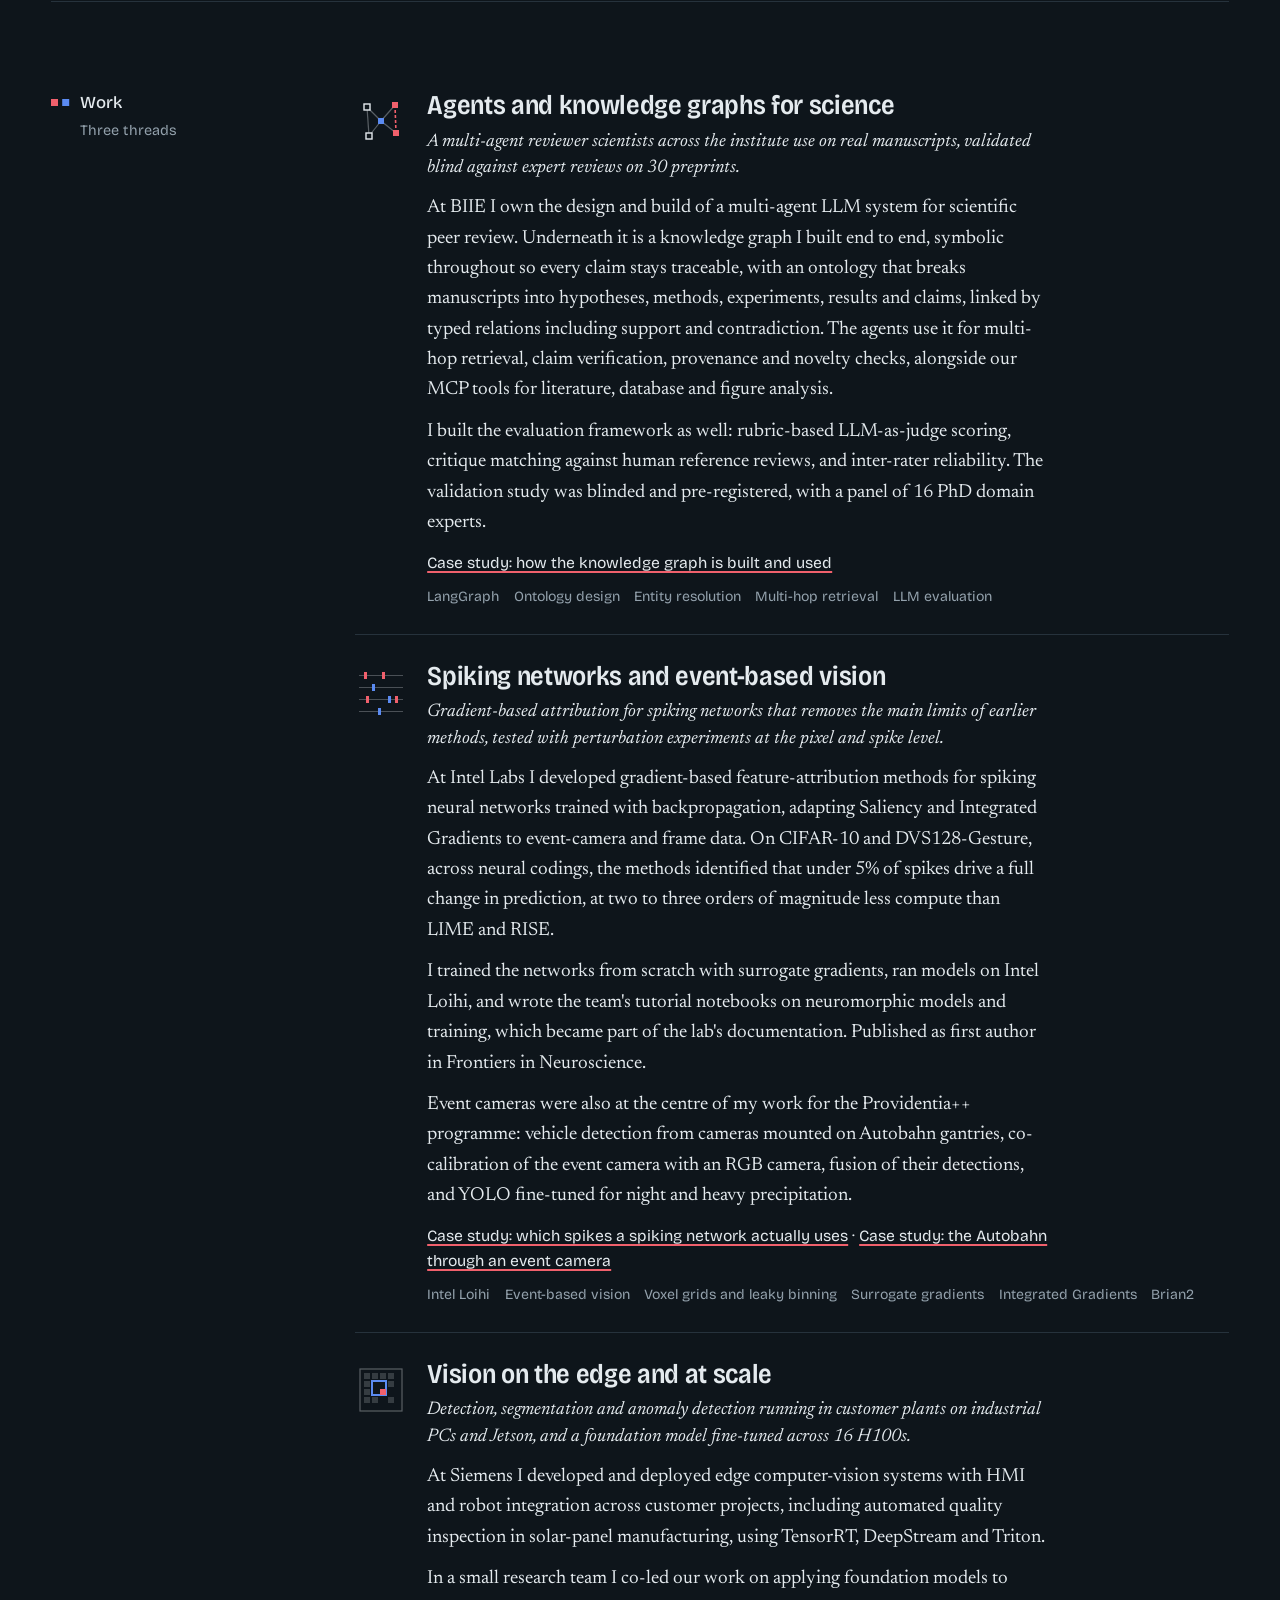
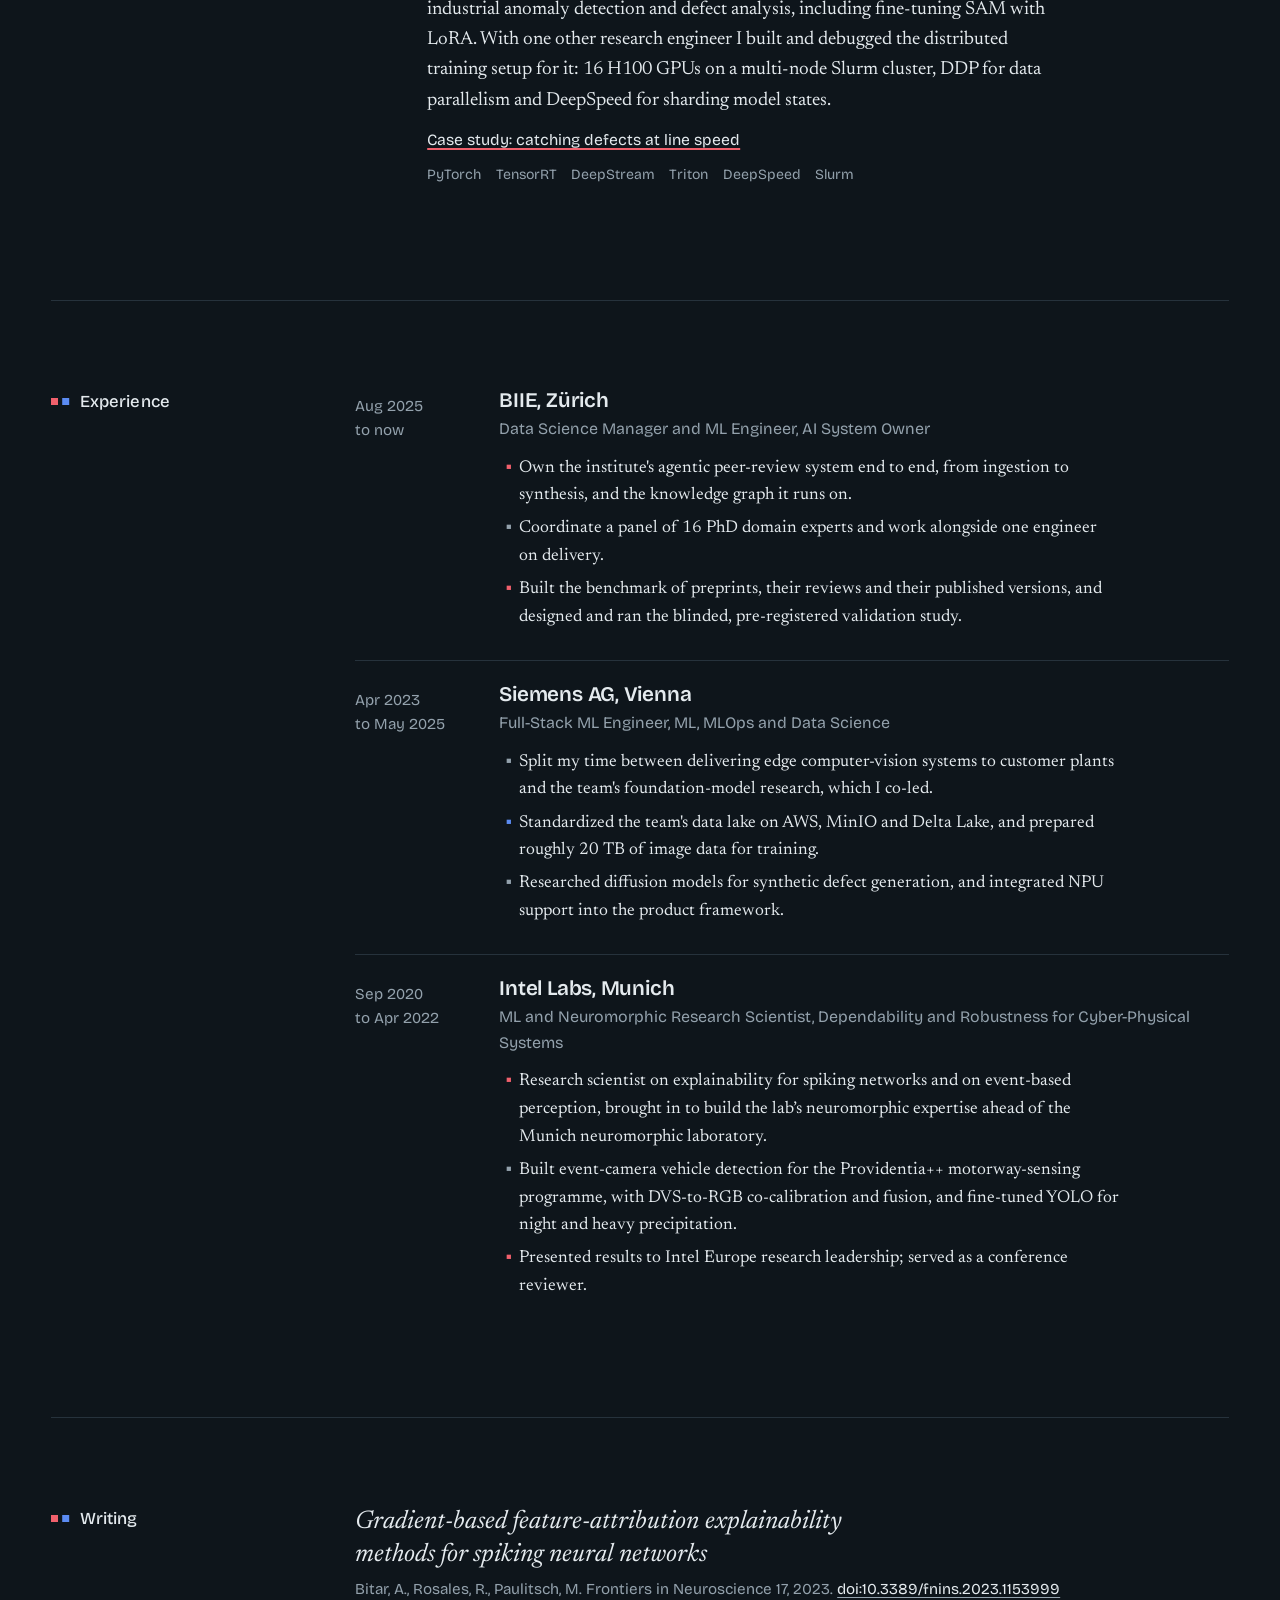
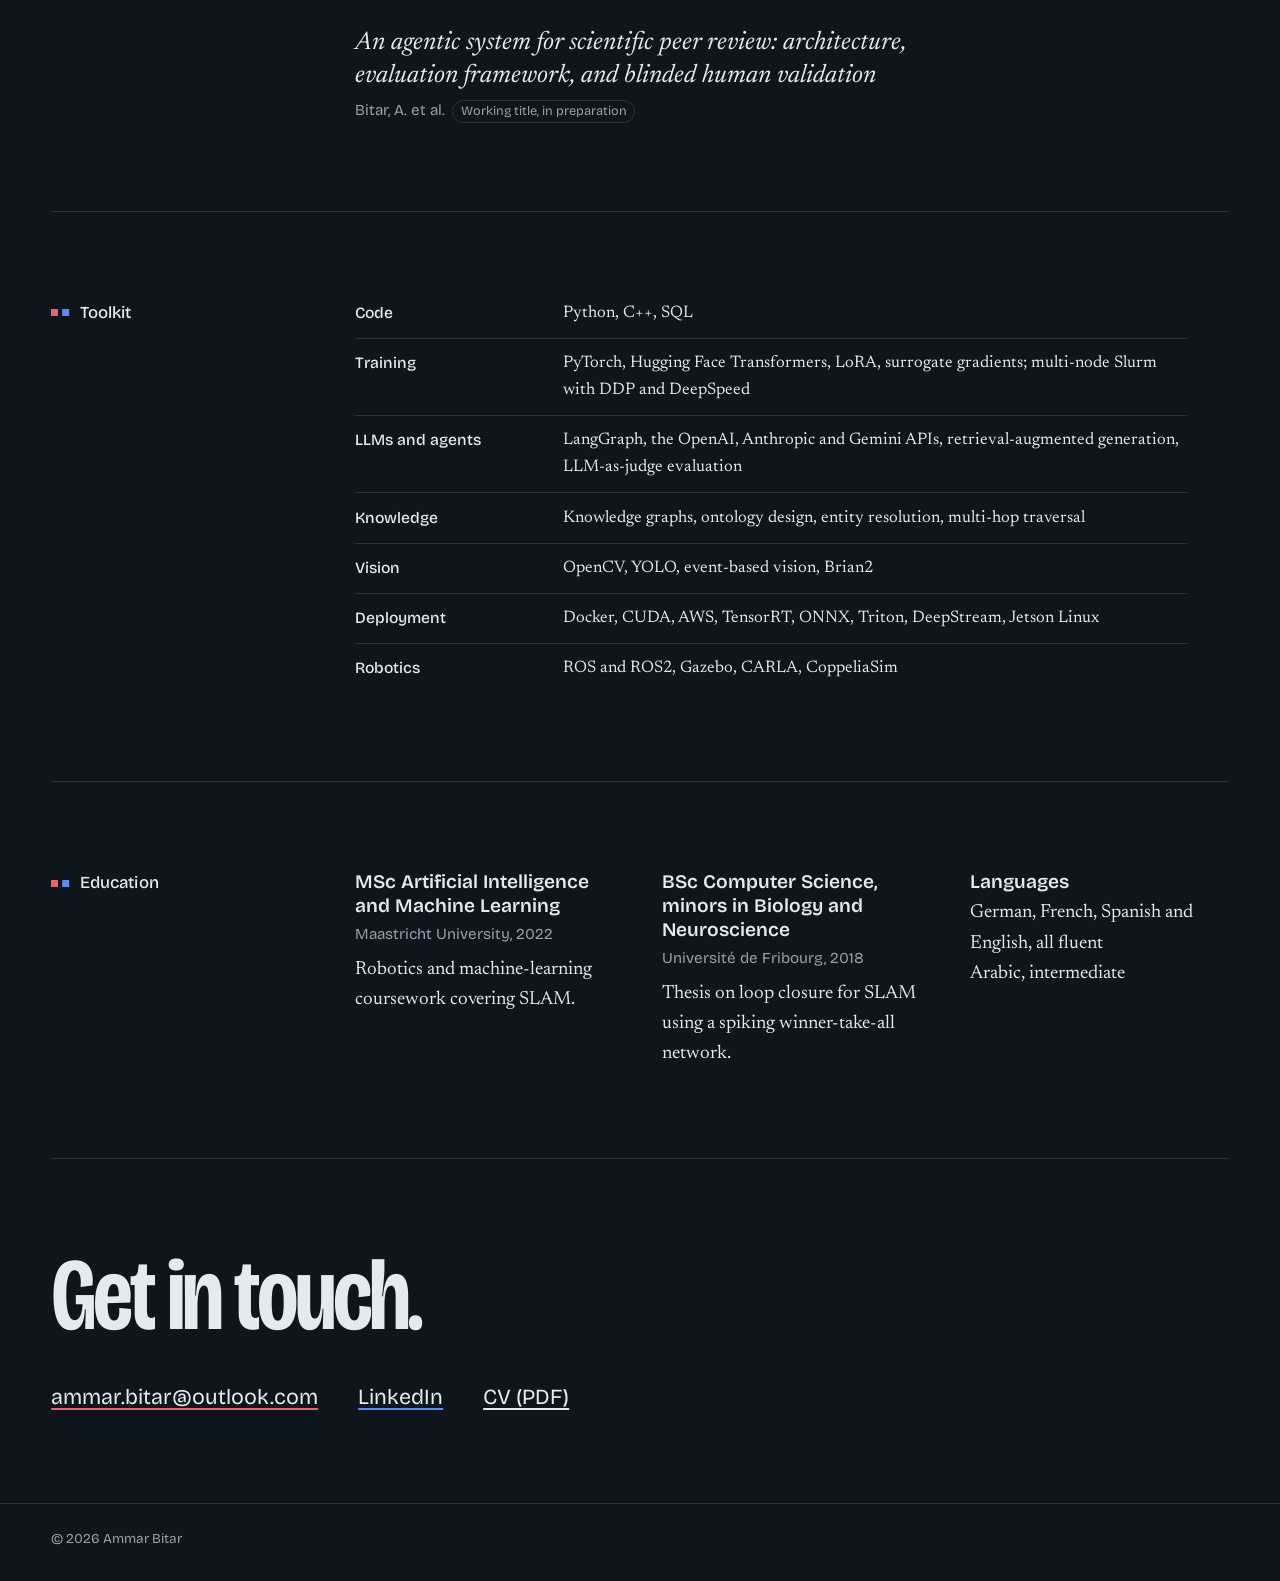
==== commit 94be4010: "Move the shared CSS into assets/site.css Every page carried its own copy of the stylesheet: about 29" ====
--- a/index.html
+++ b/index.html
@@ -39,301 +39,7 @@
   "sameAs": ["https://www.linkedin.com/in/ammar-bitar"]
 }
 </script>
-<style>
-@font-face{
-  font-family:"Bricolage Grotesque";font-style:normal;font-display:swap;
-  font-weight:200 800;font-stretch:75% 100%;
-  src:url(assets/fonts/bricolage-grotesque.woff2) format("woff2");
-}
-@font-face{
-  font-family:"Newsreader";font-style:normal;font-display:swap;font-weight:200 800;
-  src:url(assets/fonts/newsreader.woff2) format("woff2");
-}
-@font-face{
-  font-family:"Newsreader";font-style:italic;font-display:swap;font-weight:200 800;
-  src:url(assets/fonts/newsreader-italic.woff2) format("woff2");
-}
-:root{
-  --paper:#0E151B;
-  --paper-2:#141D25;
-  --ink:#E4EAEE;
-  --muted:#93A1AC;
-  --rule:#26323C;
-  --on:#F0606C;
-  --off:#5B8BF2;
-  --display:"Bricolage Grotesque", "Helvetica Neue", Arial, sans-serif;
-  --text:"Newsreader", Georgia, "Times New Roman", serif;
-  --gutter:clamp(1.25rem, 4vw, 3.5rem);
-  --measure:62ch;
-  color-scheme:dark;
-}
-:root[data-theme="light"]{
-  --paper:#ECEFF1; --paper-2:#E1E6EA; --ink:#16212A; --muted:#586672;
-  --rule:#C5CED5; --on:#D23F4E; --off:#2C5FD0; color-scheme:light;
-}
-
-*{box-sizing:border-box}
-html{-webkit-text-size-adjust:100%;scroll-behavior:smooth}
-@media (prefers-reduced-motion: reduce){html{scroll-behavior:auto}}
-body{
-  margin:0;background:var(--paper);color:var(--ink);
-  font-family:var(--text);font-size:1.1875rem;line-height:1.6;
-  font-optical-sizing:auto;text-rendering:optimizeLegibility;
-}
-img{max-width:100%;display:block}
-a{color:inherit;text-decoration-thickness:1px;text-underline-offset:.18em;text-decoration-color:var(--muted)}
-a:hover{text-decoration-color:var(--ink)}
-:focus-visible{outline:2px solid var(--off);outline-offset:3px;border-radius:2px}
-.sr{position:absolute;width:1px;height:1px;overflow:hidden;clip:rect(0 0 0 0);white-space:nowrap}
-.skip{position:absolute;left:var(--gutter);top:-3rem;background:var(--ink);color:var(--paper);padding:.4rem .8rem;font-family:var(--display);font-size:.9rem;z-index:10}
-.skip:focus{top:.75rem}
-
-/* ---------- masthead ---------- */
-.bar{
-  display:flex;justify-content:space-between;align-items:baseline;gap:1rem;flex-wrap:wrap;
-  padding:1.25rem var(--gutter) 0;font-family:var(--display);font-size:.95rem;color:var(--muted);
-}
-.bar nav{display:flex;gap:1.25rem;flex-wrap:wrap}
-.bar nav a{text-decoration:none;color:var(--muted)}
-.bar nav a:hover{color:var(--ink)}
-
-/* ---------- theme switch ---------- */
-.theme-switch{
-  align-self:center;display:inline-flex;align-items:center;
-  padding:0;margin:0;border:0;background:none;font:inherit;cursor:pointer;
-  -webkit-tap-highlight-color:transparent;
-}
-.theme-switch .track{
-  position:relative;display:inline-flex;align-items:center;justify-content:space-between;
-  width:3.2rem;height:1.6rem;padding:0 .32rem;
-  border:1px solid var(--rule);border-radius:1rem;background:var(--paper-2);
-  transition:border-color .2s ease,background .2s ease;
-}
-.theme-switch:hover .track{border-color:var(--muted)}
-.theme-switch .knob{
-  position:absolute;left:.11rem;top:50%;width:1.2rem;height:1.2rem;margin-top:-.6rem;
-  border-radius:50%;background:var(--ink);z-index:0;
-  transform:translateX(1.76rem);
-  transition:transform .24s cubic-bezier(.4,0,.2,1),background .2s ease;
-}
-.theme-switch .ico{
-  position:relative;z-index:1;width:.8rem;height:.8rem;display:block;
-  color:var(--muted);transition:color .2s ease;
-}
-.theme-switch .moon{color:var(--paper)}
-:root[data-theme="light"] .theme-switch .knob{transform:translateX(0)}
-:root[data-theme="light"] .theme-switch .sun{color:var(--paper)}
-:root[data-theme="light"] .theme-switch .moon{color:var(--muted)}
-@media (prefers-reduced-motion: reduce){.theme-switch .knob{transition:none}}
-@media (max-width:600px){
-  .bar{align-items:center}
-  .bar > span{order:1}
-  .theme-switch{order:2}
-  .bar nav{order:3;flex-basis:100%;margin-top:.15rem}
-}
-
-/* ---------- hero ---------- */
-.hero{padding:clamp(2rem,7vw,5rem) var(--gutter) 0}
-.sensor{position:relative;width:100%}
-.sensor canvas{display:block;width:100%;touch-action:pan-y;cursor:crosshair}
-.hero-foot{
-  display:grid;grid-template-columns:minmax(0,1fr) auto;gap:2rem;align-items:end;
-  margin-top:clamp(1.5rem,4vw,2.75rem);padding-bottom:clamp(2.5rem,6vw,4.5rem);
-  border-bottom:1px solid var(--rule);
-}
-.lede{
-  margin:0;max-width:34ch;font-size:clamp(1.35rem,2.4vw,1.85rem);line-height:1.32;font-weight:350;
-}
-.legend{
-  margin:0;font-family:var(--display);font-size:.85rem;line-height:1.45;color:var(--muted);
-  max-width:24ch;
-}
-.legend span{display:inline-flex;align-items:center;gap:.4rem;margin-right:.8rem;color:var(--ink)}
-.px{display:inline-block;width:.55rem;height:.55rem}
-.px.on{background:var(--on)} .px.off{background:var(--off)}
-.legend p{margin:.35rem 0 0}
-@media (max-width:760px){.hero-foot{grid-template-columns:1fr}.legend{max-width:none}}
-
-/* ---------- thread index ---------- */
-.index{display:grid;border-bottom:1px solid var(--rule)}
-.index a{
-  display:grid;grid-template-columns:2.5rem minmax(0,1fr) minmax(0,1.3fr);gap:.2rem 1.5rem;align-items:baseline;
-  padding:1.05rem 0;border-top:1px solid var(--rule);text-decoration:none;color:inherit;
-}
-.index a:first-child{border-top:0}
-.index .k{font-family:var(--display);font-size:.85rem;color:var(--muted);font-variant-numeric:tabular-nums}
-.index .n{font-family:var(--display);font-weight:600;font-size:1.15rem;letter-spacing:-.01em;font-variation-settings:"wdth" 90}
-.index .d{font-size:1.02rem;color:var(--muted);line-height:1.4}
-.index a:hover .n{text-decoration:underline;text-decoration-color:var(--on);text-underline-offset:.2em}
-@media (max-width:760px){.index a{grid-template-columns:2.5rem minmax(0,1fr)}.index .d{grid-column:2}}
-.now{margin:.9rem 0 0;font-family:var(--display);font-size:1rem;color:var(--muted)}
-.now a{color:var(--ink)}
-.more{font-family:var(--display);font-size:.98rem;margin:0 0 .9rem}
-.more a{text-decoration-color:var(--on);text-decoration-thickness:1.5px}
-.result{font-style:italic;font-size:1.15rem;line-height:1.45;margin:0 0 .8rem;max-width:var(--measure)}
-.interests{margin:1.1em 0 0;font-family:var(--display);font-size:.95rem;color:var(--muted)}
-.interests span{color:var(--ink)}
-
-/* ---------- sections ---------- */
-main{padding:0 var(--gutter)}
-.sec{
-  display:grid;grid-template-columns:minmax(9rem,15rem) minmax(0,1fr);gap:1rem clamp(1.5rem,5vw,5rem);
-  padding:clamp(3rem,7vw,5.5rem) 0;border-bottom:1px solid var(--rule);
-}
-.sec > h2{
-  margin:0;font-family:var(--display);font-weight:500;font-size:1.05rem;letter-spacing:.005em;
-  font-variation-settings:"wdth" 100;align-self:start;position:sticky;top:1.5rem;
-}
-.sec > h2::before{content:"";display:inline-block;width:.45rem;height:.45rem;background:var(--on);margin:0 1.35rem .1rem 0;box-shadow:.7rem 0 0 var(--off)}
-.sec > h2 small{display:block;padding-left:1.8rem;font-weight:400;color:var(--muted);font-size:.9rem;margin-top:.15rem}
-@media (max-width:760px){
-  .sec{grid-template-columns:minmax(0,1fr)}
-  .sec > h2{position:static}
-}
-.prose p{margin:0 0 1.1em;max-width:var(--measure)}
-.prose p:last-child{margin-bottom:0}
-
-/* about */
-.about{display:grid;grid-template-columns:minmax(0,1fr) minmax(11rem,15rem);gap:clamp(1.5rem,4vw,3.5rem);align-items:start}
-.portrait{margin:0;justify-self:center;text-align:center}
-.frame{
-  width:clamp(8.5rem,14vw,11.5rem);aspect-ratio:1;border-radius:50%;overflow:hidden;margin:0 auto;
-  background:var(--paper-2);box-shadow:0 0 0 1px var(--rule),0 0 0 7px var(--paper),0 0 0 8px var(--rule);
-}
-.frame img{width:170%;max-width:none;height:auto;margin:-18% 0 0 -36.7%;filter:saturate(.9)}
-.portrait figcaption{font-family:var(--display);font-size:.82rem;line-height:1.45;color:var(--muted);margin-top:1.1rem;max-width:14rem}
-@media (max-width:900px){
-  .about{grid-template-columns:1fr}
-  .portrait{order:-1;justify-self:start;text-align:left;display:flex;align-items:center;gap:1.25rem}
-  .portrait .frame{margin:8px;flex:none;width:7rem}
-  .portrait figcaption{margin-top:0}
-}
-
-/* threads */
-.threads{display:grid;gap:0}
-.thread{
-  display:grid;grid-template-columns:3.25rem minmax(0,1fr);gap:0 1.25rem;
-  padding:1.6rem 0;border-top:1px solid var(--rule);
-}
-.thread:first-child{border-top:0;padding-top:0}
-.thread svg{width:3.25rem;height:3.25rem;margin-top:.3rem}
-.thread h3{
-  margin:0 0 .45rem;font-family:var(--display);font-weight:600;
-  font-size:clamp(1.35rem,2.3vw,1.7rem);line-height:1.15;letter-spacing:-.012em;
-  font-variation-settings:"wdth" 88;
-}
-.thread p{margin:0 0 .7rem;max-width:var(--measure)}
-@media (max-width:560px){
-  .thread{grid-template-columns:minmax(0,1fr)}
-  .thread svg{width:2.5rem;height:2.5rem;margin:0 0 .7rem}
-}
-.tools{margin:0;padding:0;list-style:none;display:flex;flex-wrap:wrap;gap:.35rem .9rem;font-family:var(--display);font-size:.88rem;color:var(--muted)}
-
-/* timeline */
-.timeline{list-style:none;margin:0;padding:0}
-.job{
-  display:grid;grid-template-columns:7.5rem minmax(0,1fr);gap:.25rem 1.5rem;
-  padding:1.4rem 0;border-top:1px solid var(--rule);
-}
-.job:first-child{border-top:0;padding-top:0}
-.when{font-family:var(--display);font-size:.95rem;color:var(--muted);padding-top:.3rem;font-variant-numeric:tabular-nums}
-.job h3{margin:0;font-family:var(--display);font-weight:600;font-size:1.3rem;line-height:1.2;letter-spacing:-.01em}
-.role{margin:.15rem 0 .8rem;font-family:var(--display);font-size:1rem;color:var(--muted)}
-.job ul{margin:0;padding:0 0 0 1.05rem;max-width:var(--measure)}
-.job li{margin:0 0 .35rem;padding-left:.2rem;font-size:1.08rem}
-.job li::marker{content:"▪ ";color:var(--muted)}
-.job:nth-child(odd) li:nth-child(odd)::marker{color:var(--on)}
-.job:nth-child(even) li:nth-child(even)::marker{color:var(--off)}
-@media (max-width:560px){.job{grid-template-columns:1fr}.when{padding-top:0}}
-
-/* writing */
-.pubs{list-style:none;margin:0;padding:0}
-.pub{padding:0 0 1.6rem}
-.pub:last-child{padding-bottom:0}
-.pub .title{font-size:clamp(1.3rem,2.2vw,1.6rem);line-height:1.3;font-style:italic;margin:0 0 .3rem;max-width:40ch}
-.pub .meta{margin:0;font-family:var(--display);font-size:.95rem;color:var(--muted)}
-.pub .meta a{color:var(--ink)}
-.aside{grid-column:2;margin:1.6rem 0 0;font-family:var(--display);font-size:.95rem;color:var(--muted)}
-@media (max-width:760px){.aside{grid-column:1}}
-.status{display:inline-block;margin-left:.2rem;padding:.02rem .45rem;border:1px solid var(--rule);border-radius:1rem;font-size:.8rem}
-
-/* toolkit */
-.kit{margin:0;display:grid;grid-template-columns:minmax(9rem,13rem) minmax(0,1fr);max-width:52rem}
-.kit dt,.kit dd{padding:.7rem 0;border-top:1px solid var(--rule);margin:0}
-.kit dt:first-of-type,.kit dd:first-of-type{border-top:0;padding-top:0}
-.kit dt{font-family:var(--display);font-weight:500;font-size:.98rem;padding-right:1rem}
-.kit dd{font-size:1.05rem}
-@media (max-width:560px){
-  .kit{grid-template-columns:1fr}
-  .kit dd{border-top:0;padding-top:0}
-  .kit dt:not(:first-of-type){padding-top:.9rem}
-}
-
-/* education */
-.edu{display:grid;grid-template-columns:repeat(auto-fit,minmax(min(15rem,100%),1fr));gap:2rem 3rem;max-width:56rem}
-.edu h3{margin:0 0 .25rem;font-family:var(--display);font-weight:600;font-size:1.2rem;line-height:1.25}
-.edu p{margin:0}
-.edu .where{font-family:var(--display);font-size:.95rem;color:var(--muted);margin-bottom:.5rem}
-
-/* contact */
-.contact h2.big::before{content:none}
-.contact h2.big{
-  grid-column:1/-1;position:static;margin:0;
-  font-family:var(--display);font-weight:600;font-variation-settings:"wdth" 80;
-  font-size:clamp(2.6rem,8vw,6.5rem);line-height:.95;letter-spacing:-.03em;
-}
-.links{grid-column:1/-1;display:flex;flex-wrap:wrap;gap:1rem 2.5rem;margin-top:1.25rem;font-family:var(--display);font-size:clamp(1.1rem,2vw,1.35rem)}
-.links a{text-decoration-color:var(--on);text-decoration-thickness:2px}
-.links a:nth-child(2){text-decoration-color:var(--off)}
-.links a:nth-child(3){text-decoration-color:var(--ink)}
-.contact{border-bottom:0}
-
-footer{
-  display:flex;justify-content:space-between;flex-wrap:wrap;gap:.5rem 1rem;
-  padding:1.5rem var(--gutter) 2rem;font-family:var(--display);font-size:.85rem;color:var(--muted);
-  border-top:1px solid var(--rule);
-}
-
-/* ---------- floating contact ---------- */
-.fab{
-  position:fixed;right:clamp(1rem,3vw,2rem);bottom:clamp(1rem,3vw,2rem);z-index:40;
-  display:flex;flex-direction:column;align-items:flex-end;gap:.5rem;
-  font-family:var(--display);
-}
-.fab-links{
-  display:flex;flex-direction:column;align-items:stretch;gap:.35rem;
-  opacity:0;visibility:hidden;transform:translateY(.4rem) scale(.98);pointer-events:none;
-  transition:opacity .18s ease,transform .18s ease,visibility 0s linear .18s;
-}
-.fab[data-open="true"] .fab-links{opacity:1;visibility:visible;transform:none;pointer-events:auto;transition-delay:0s}
-.fab-links a{
-  background:var(--paper);border:1px solid var(--rule);border-radius:2rem;
-  padding:.45rem .9rem;font-size:.92rem;text-decoration:none;color:var(--ink);
-  box-shadow:0 2px 10px rgba(0,0,0,.07);white-space:nowrap;display:flex;align-items:center;gap:.5rem;
-}
-.fab-links a:hover{border-color:var(--ink)}
-.fab-links a i{width:.5rem;height:.5rem;display:inline-block;flex:none}
-.fab-btn{
-  display:flex;align-items:center;gap:.55rem;cursor:pointer;
-  background:var(--ink);color:var(--paper);border:0;border-radius:2rem;
-  padding:.6rem 1.05rem;font:inherit;font-weight:500;font-size:.95rem;
-  box-shadow:0 3px 14px rgba(0,0,0,.14);
-}
-.fab-btn:hover{transform:translateY(-1px)}
-.fab-btn .px2{display:inline-flex;gap:.2rem}
-.fab-btn .px2 i{width:.4rem;height:.4rem;display:block}
-.fab-btn .px2 i:first-child{background:var(--on)}
-.fab-btn .px2 i:last-child{background:var(--off)}
-.fab canvas{position:absolute;right:-6px;bottom:-6px;width:230px;height:120px;pointer-events:none}
-.fab.tucked{opacity:0;visibility:hidden;transform:translateY(1rem);pointer-events:none;transition:opacity .25s ease,transform .25s ease,visibility 0s linear .25s}
-.fab{transition:opacity .25s ease,transform .25s ease}
-@media (prefers-reduced-motion: reduce){.fab,.fab-links,.fab-btn{transition:none}}
-@media print{.fab{display:none}}
-@media print{
-  .bar nav,.sensor,.legend,.theme-switch{display:none}
-  .sr.print{position:static;width:auto;height:auto;clip:auto}
-}
-</style>
+<link rel="stylesheet" href="assets/site.css">
 </head>
 <body>
 <a class="skip" href="#main">Skip to content</a>
--- a/assets/site.css
+++ b/assets/site.css
@@ -0,0 +1,331 @@
+@font-face{
+  font-family:"Bricolage Grotesque";font-style:normal;font-display:swap;
+  font-weight:200 800;font-stretch:75% 100%;
+  src:url(fonts/bricolage-grotesque.woff2) format("woff2");
+}
+@font-face{
+  font-family:"Newsreader";font-style:normal;font-display:swap;font-weight:200 800;
+  src:url(fonts/newsreader.woff2) format("woff2");
+}
+@font-face{
+  font-family:"Newsreader";font-style:italic;font-display:swap;font-weight:200 800;
+  src:url(fonts/newsreader-italic.woff2) format("woff2");
+}
+:root{
+  --paper:#0E151B;
+  --paper-2:#141D25;
+  --ink:#E4EAEE;
+  --muted:#93A1AC;
+  --rule:#26323C;
+  --on:#F0606C;
+  --off:#5B8BF2;
+  --display:"Bricolage Grotesque", "Helvetica Neue", Arial, sans-serif;
+  --text:"Newsreader", Georgia, "Times New Roman", serif;
+  --gutter:clamp(1.25rem, 4vw, 3.5rem);
+  --measure:62ch;
+  color-scheme:dark;
+}
+:root[data-theme="light"]{
+  --paper:#ECEFF1; --paper-2:#E1E6EA; --ink:#16212A; --muted:#586672;
+  --rule:#C5CED5; --on:#D23F4E; --off:#2C5FD0; color-scheme:light;
+}
+
+*{box-sizing:border-box}
+html{-webkit-text-size-adjust:100%;scroll-behavior:smooth}
+@media (prefers-reduced-motion: reduce){html{scroll-behavior:auto}}
+body{
+  margin:0;background:var(--paper);color:var(--ink);
+  font-family:var(--text);font-size:1.1875rem;line-height:1.6;
+  font-optical-sizing:auto;text-rendering:optimizeLegibility;
+}
+img{max-width:100%;display:block}
+a{color:inherit;text-decoration-thickness:1px;text-underline-offset:.18em;text-decoration-color:var(--muted)}
+a:hover{text-decoration-color:var(--ink)}
+:focus-visible{outline:2px solid var(--off);outline-offset:3px;border-radius:2px}
+.sr{position:absolute;width:1px;height:1px;overflow:hidden;clip:rect(0 0 0 0);white-space:nowrap}
+.skip{position:absolute;left:var(--gutter);top:-3rem;background:var(--ink);color:var(--paper);padding:.4rem .8rem;font-family:var(--display);font-size:.9rem;z-index:10}
+.skip:focus{top:.75rem}
+
+/* ---------- masthead ---------- */
+.bar{
+  display:flex;justify-content:space-between;align-items:baseline;gap:1rem;flex-wrap:wrap;
+  padding:1.25rem var(--gutter) 0;font-family:var(--display);font-size:.95rem;color:var(--muted);
+}
+.bar nav{display:flex;gap:1.25rem;flex-wrap:wrap}
+.bar nav a{text-decoration:none;color:var(--muted)}
+.bar nav a:hover{color:var(--ink)}
+
+/* ---------- theme switch ---------- */
+.theme-switch{
+  align-self:center;display:inline-flex;align-items:center;
+  padding:0;margin:0;border:0;background:none;font:inherit;cursor:pointer;
+  -webkit-tap-highlight-color:transparent;
+}
+.theme-switch .track{
+  position:relative;display:inline-flex;align-items:center;justify-content:space-between;
+  width:3.2rem;height:1.6rem;padding:0 .32rem;
+  border:1px solid var(--rule);border-radius:1rem;background:var(--paper-2);
+  transition:border-color .2s ease,background .2s ease;
+}
+.theme-switch:hover .track{border-color:var(--muted)}
+.theme-switch .knob{
+  position:absolute;left:.11rem;top:50%;width:1.2rem;height:1.2rem;margin-top:-.6rem;
+  border-radius:50%;background:var(--ink);z-index:0;
+  transform:translateX(1.76rem);
+  transition:transform .24s cubic-bezier(.4,0,.2,1),background .2s ease;
+}
+.theme-switch .ico{
+  position:relative;z-index:1;width:.8rem;height:.8rem;display:block;
+  color:var(--muted);transition:color .2s ease;
+}
+.theme-switch .moon{color:var(--paper)}
+:root[data-theme="light"] .theme-switch .knob{transform:translateX(0)}
+:root[data-theme="light"] .theme-switch .sun{color:var(--paper)}
+:root[data-theme="light"] .theme-switch .moon{color:var(--muted)}
+@media (prefers-reduced-motion: reduce){.theme-switch .knob{transition:none}}
+@media (max-width:600px){
+  .bar{align-items:center}
+  .bar > span{order:1}
+  .theme-switch{order:2}
+  .bar nav{order:3;flex-basis:100%;margin-top:.15rem}
+}
+
+/* ---------- hero ---------- */
+.hero{padding:clamp(2rem,7vw,5rem) var(--gutter) 0}
+.sensor{position:relative;width:100%}
+.sensor canvas{display:block;width:100%;touch-action:pan-y;cursor:crosshair}
+.hero-foot{
+  display:grid;grid-template-columns:minmax(0,1fr) auto;gap:2rem;align-items:end;
+  margin-top:clamp(1.5rem,4vw,2.75rem);padding-bottom:clamp(2.5rem,6vw,4.5rem);
+  border-bottom:1px solid var(--rule);
+}
+.lede{
+  margin:0;max-width:34ch;font-size:clamp(1.35rem,2.4vw,1.85rem);line-height:1.32;font-weight:350;
+}
+.legend{
+  margin:0;font-family:var(--display);font-size:.85rem;line-height:1.45;color:var(--muted);
+  max-width:24ch;
+}
+.legend span{display:inline-flex;align-items:center;gap:.4rem;margin-right:.8rem;color:var(--ink)}
+.px{display:inline-block;width:.55rem;height:.55rem}
+.px.on{background:var(--on)} .px.off{background:var(--off)}
+.legend p{margin:.35rem 0 0}
+@media (max-width:760px){.hero-foot{grid-template-columns:1fr}.legend{max-width:none}}
+
+/* ---------- thread index ---------- */
+.index{display:grid;border-bottom:1px solid var(--rule)}
+.index a{
+  display:grid;grid-template-columns:2.5rem minmax(0,1fr) minmax(0,1.3fr);gap:.2rem 1.5rem;align-items:baseline;
+  padding:1.05rem 0;border-top:1px solid var(--rule);text-decoration:none;color:inherit;
+}
+.index a:first-child{border-top:0}
+.index .k{font-family:var(--display);font-size:.85rem;color:var(--muted);font-variant-numeric:tabular-nums}
+.index .n{font-family:var(--display);font-weight:600;font-size:1.15rem;letter-spacing:-.01em;font-variation-settings:"wdth" 90}
+.index .d{font-size:1.02rem;color:var(--muted);line-height:1.4}
+.index a:hover .n{text-decoration:underline;text-decoration-color:var(--on);text-underline-offset:.2em}
+@media (max-width:760px){.index a{grid-template-columns:2.5rem minmax(0,1fr)}.index .d{grid-column:2}}
+.now{margin:.9rem 0 0;font-family:var(--display);font-size:1rem;color:var(--muted)}
+.now a{color:var(--ink)}
+.more{font-family:var(--display);font-size:.98rem;margin:0 0 .9rem}
+.more a{text-decoration-color:var(--on);text-decoration-thickness:1.5px}
+.result{font-style:italic;font-size:1.15rem;line-height:1.45;margin:0 0 .8rem;max-width:var(--measure)}
+.interests{margin:1.1em 0 0;font-family:var(--display);font-size:.95rem;color:var(--muted)}
+.interests span{color:var(--ink)}
+
+/* ---------- sections ---------- */
+main{padding:0 var(--gutter)}
+.sec{
+  display:grid;grid-template-columns:minmax(9rem,15rem) minmax(0,1fr);gap:1rem clamp(1.5rem,5vw,5rem);
+  padding:clamp(3rem,7vw,5.5rem) 0;border-bottom:1px solid var(--rule);
+}
+.sec > h2{
+  margin:0;font-family:var(--display);font-weight:500;font-size:1.05rem;letter-spacing:.005em;
+  font-variation-settings:"wdth" 100;align-self:start;position:sticky;top:1.5rem;
+}
+.sec > h2::before{content:"";display:inline-block;width:.45rem;height:.45rem;background:var(--on);margin:0 1.35rem .1rem 0;box-shadow:.7rem 0 0 var(--off)}
+.sec > h2 small{display:block;padding-left:1.8rem;font-weight:400;color:var(--muted);font-size:.9rem;margin-top:.15rem}
+@media (max-width:760px){
+  .sec{grid-template-columns:minmax(0,1fr)}
+  .sec > h2{position:static}
+}
+.prose p{margin:0 0 1.1em;max-width:var(--measure)}
+.prose p:last-child{margin-bottom:0}
+
+/* about */
+.about{display:grid;grid-template-columns:minmax(0,1fr) minmax(11rem,15rem);gap:clamp(1.5rem,4vw,3.5rem);align-items:start}
+.portrait{margin:0;justify-self:center;text-align:center}
+.frame{
+  width:clamp(8.5rem,14vw,11.5rem);aspect-ratio:1;border-radius:50%;overflow:hidden;margin:0 auto;
+  background:var(--paper-2);box-shadow:0 0 0 1px var(--rule),0 0 0 7px var(--paper),0 0 0 8px var(--rule);
+}
+.frame img{width:170%;max-width:none;height:auto;margin:-18% 0 0 -36.7%;filter:saturate(.9)}
+.portrait figcaption{font-family:var(--display);font-size:.82rem;line-height:1.45;color:var(--muted);margin-top:1.1rem;max-width:14rem}
+@media (max-width:900px){
+  .about{grid-template-columns:1fr}
+  .portrait{order:-1;justify-self:start;text-align:left;display:flex;align-items:center;gap:1.25rem}
+  .portrait .frame{margin:8px;flex:none;width:7rem}
+  .portrait figcaption{margin-top:0}
+}
+
+/* threads */
+.threads{display:grid;gap:0}
+.thread{
+  display:grid;grid-template-columns:3.25rem minmax(0,1fr);gap:0 1.25rem;
+  padding:1.6rem 0;border-top:1px solid var(--rule);
+}
+.thread:first-child{border-top:0;padding-top:0}
+.thread svg{width:3.25rem;height:3.25rem;margin-top:.3rem}
+.thread h3{
+  margin:0 0 .45rem;font-family:var(--display);font-weight:600;
+  font-size:clamp(1.35rem,2.3vw,1.7rem);line-height:1.15;letter-spacing:-.012em;
+  font-variation-settings:"wdth" 88;
+}
+.thread p{margin:0 0 .7rem;max-width:var(--measure)}
+@media (max-width:560px){
+  .thread{grid-template-columns:minmax(0,1fr)}
+  .thread svg{width:2.5rem;height:2.5rem;margin:0 0 .7rem}
+}
+.tools{margin:0;padding:0;list-style:none;display:flex;flex-wrap:wrap;gap:.35rem .9rem;font-family:var(--display);font-size:.88rem;color:var(--muted)}
+
+/* timeline */
+.timeline{list-style:none;margin:0;padding:0}
+.job{
+  display:grid;grid-template-columns:7.5rem minmax(0,1fr);gap:.25rem 1.5rem;
+  padding:1.4rem 0;border-top:1px solid var(--rule);
+}
+.job:first-child{border-top:0;padding-top:0}
+.when{font-family:var(--display);font-size:.95rem;color:var(--muted);padding-top:.3rem;font-variant-numeric:tabular-nums}
+.job h3{margin:0;font-family:var(--display);font-weight:600;font-size:1.3rem;line-height:1.2;letter-spacing:-.01em}
+.role{margin:.15rem 0 .8rem;font-family:var(--display);font-size:1rem;color:var(--muted)}
+.job ul{margin:0;padding:0 0 0 1.05rem;max-width:var(--measure)}
+.job li{margin:0 0 .35rem;padding-left:.2rem;font-size:1.08rem}
+.job li::marker{content:"▪ ";color:var(--muted)}
+.job:nth-child(odd) li:nth-child(odd)::marker{color:var(--on)}
+.job:nth-child(even) li:nth-child(even)::marker{color:var(--off)}
+@media (max-width:560px){.job{grid-template-columns:1fr}.when{padding-top:0}}
+
+/* writing */
+.pubs{list-style:none;margin:0;padding:0}
+.pub{padding:0 0 1.6rem}
+.pub:last-child{padding-bottom:0}
+.pub .title{font-size:clamp(1.3rem,2.2vw,1.6rem);line-height:1.3;font-style:italic;margin:0 0 .3rem;max-width:40ch}
+.pub .meta{margin:0;font-family:var(--display);font-size:.95rem;color:var(--muted)}
+.pub .meta a{color:var(--ink)}
+.aside{grid-column:2;margin:1.6rem 0 0;font-family:var(--display);font-size:.95rem;color:var(--muted)}
+@media (max-width:760px){.aside{grid-column:1}}
+.status{display:inline-block;margin-left:.2rem;padding:.02rem .45rem;border:1px solid var(--rule);border-radius:1rem;font-size:.8rem}
+
+/* toolkit */
+.kit{margin:0;display:grid;grid-template-columns:minmax(9rem,13rem) minmax(0,1fr);max-width:52rem}
+.kit dt,.kit dd{padding:.7rem 0;border-top:1px solid var(--rule);margin:0}
+.kit dt:first-of-type,.kit dd:first-of-type{border-top:0;padding-top:0}
+.kit dt{font-family:var(--display);font-weight:500;font-size:.98rem;padding-right:1rem}
+.kit dd{font-size:1.05rem}
+@media (max-width:560px){
+  .kit{grid-template-columns:1fr}
+  .kit dd{border-top:0;padding-top:0}
+  .kit dt:not(:first-of-type){padding-top:.9rem}
+}
+
+/* education */
+.edu{display:grid;grid-template-columns:repeat(auto-fit,minmax(min(15rem,100%),1fr));gap:2rem 3rem;max-width:56rem}
+.edu h3{margin:0 0 .25rem;font-family:var(--display);font-weight:600;font-size:1.2rem;line-height:1.25}
+.edu p{margin:0}
+.edu .where{font-family:var(--display);font-size:.95rem;color:var(--muted);margin-bottom:.5rem}
+
+/* contact */
+.contact h2.big::before{content:none}
+.contact h2.big{
+  grid-column:1/-1;position:static;margin:0;
+  font-family:var(--display);font-weight:600;font-variation-settings:"wdth" 80;
+  font-size:clamp(2.6rem,8vw,6.5rem);line-height:.95;letter-spacing:-.03em;
+}
+.links{grid-column:1/-1;display:flex;flex-wrap:wrap;gap:1rem 2.5rem;margin-top:1.25rem;font-family:var(--display);font-size:clamp(1.1rem,2vw,1.35rem)}
+.links a{text-decoration-color:var(--on);text-decoration-thickness:2px}
+.links a:nth-child(2){text-decoration-color:var(--off)}
+.links a:nth-child(3){text-decoration-color:var(--ink)}
+.contact{border-bottom:0}
+
+footer{
+  display:flex;justify-content:space-between;flex-wrap:wrap;gap:.5rem 1rem;
+  padding:1.5rem var(--gutter) 2rem;font-family:var(--display);font-size:.85rem;color:var(--muted);
+  border-top:1px solid var(--rule);
+}
+
+/* ---------- floating contact ---------- */
+.fab{
+  position:fixed;right:clamp(1rem,3vw,2rem);bottom:clamp(1rem,3vw,2rem);z-index:40;
+  display:flex;flex-direction:column;align-items:flex-end;gap:.5rem;
+  font-family:var(--display);
+}
+.fab-links{
+  display:flex;flex-direction:column;align-items:stretch;gap:.35rem;
+  opacity:0;visibility:hidden;transform:translateY(.4rem) scale(.98);pointer-events:none;
+  transition:opacity .18s ease,transform .18s ease,visibility 0s linear .18s;
+}
+.fab[data-open="true"] .fab-links{opacity:1;visibility:visible;transform:none;pointer-events:auto;transition-delay:0s}
+.fab-links a{
+  background:var(--paper);border:1px solid var(--rule);border-radius:2rem;
+  padding:.45rem .9rem;font-size:.92rem;text-decoration:none;color:var(--ink);
+  box-shadow:0 2px 10px rgba(0,0,0,.07);white-space:nowrap;display:flex;align-items:center;gap:.5rem;
+}
+.fab-links a:hover{border-color:var(--ink)}
+.fab-links a i{width:.5rem;height:.5rem;display:inline-block;flex:none}
+.fab-btn{
+  display:flex;align-items:center;gap:.55rem;cursor:pointer;
+  background:var(--ink);color:var(--paper);border:0;border-radius:2rem;
+  padding:.6rem 1.05rem;font:inherit;font-weight:500;font-size:.95rem;
+  box-shadow:0 3px 14px rgba(0,0,0,.14);
+}
+.fab-btn:hover{transform:translateY(-1px)}
+.fab-btn .px2{display:inline-flex;gap:.2rem}
+.fab-btn .px2 i{width:.4rem;height:.4rem;display:block}
+.fab-btn .px2 i:first-child{background:var(--on)}
+.fab-btn .px2 i:last-child{background:var(--off)}
+.fab canvas{position:absolute;right:-6px;bottom:-6px;width:230px;height:120px;pointer-events:none}
+.fab.tucked{opacity:0;visibility:hidden;transform:translateY(1rem);pointer-events:none;transition:opacity .25s ease,transform .25s ease,visibility 0s linear .25s}
+.fab{transition:opacity .25s ease,transform .25s ease}
+@media (prefers-reduced-motion: reduce){.fab,.fab-links,.fab-btn{transition:none}}
+@media print{.fab{display:none}}
+@media print{
+  .bar nav,.sensor,.legend,.theme-switch{display:none}
+  .sr.print{position:static;width:auto;height:auto;clip:auto}
+}
+
+/* ---------- case study ---------- */
+.cs{max-width:72rem;margin:0 auto;padding:0 var(--gutter)}
+.crumb{font-family:var(--display);font-size:.95rem;color:var(--muted);margin:0 0 2.5rem}
+.crumb a{text-decoration:none;color:var(--muted)} .crumb a:hover{color:var(--ink)}
+.cs-head{display:grid;grid-template-columns:minmax(0,1.4fr) minmax(14rem,1fr);gap:2rem clamp(2rem,6vw,6rem);padding-bottom:clamp(2rem,5vw,3.5rem);border-bottom:1px solid var(--rule)}
+.cs-head h1{margin:0 0 1rem;font-family:var(--display);font-weight:600;font-variation-settings:"wdth" 84;font-size:clamp(2.2rem,5.2vw,4.2rem);line-height:1;letter-spacing:-.025em}
+.cs-head .lede{font-size:clamp(1.2rem,1.9vw,1.45rem)}
+.facts{margin:0;font-family:var(--display);font-size:.95rem;line-height:1.5}
+.facts dt{color:var(--muted);margin-top:.9rem} .facts dt:first-child{margin-top:0}
+.facts dd{margin:0;color:var(--ink)}
+@media (max-width:760px){.cs-head{grid-template-columns:minmax(0,1fr)}}
+.cs .sec{grid-template-columns:minmax(7rem,11rem) minmax(0,1fr)}
+@media (max-width:760px){.cs .sec{grid-template-columns:minmax(0,1fr)}.cs .sec > h2 b{display:inline;margin-left:.5rem}}
+.cs .sec > h2::before{content:none}
+.cs .sec > h2{font-variation-settings:"wdth" 100;font-size:1rem;color:var(--muted);font-weight:500}
+.cs .sec > h2 b{display:block;color:var(--ink);font-weight:600;font-size:1.05rem;margin-top:.1rem}
+.fig{margin:1.5rem 0 1.6rem;max-width:44rem}
+.fig svg{width:100%;height:auto;display:block;font-family:var(--display)}
+.fig figcaption{font-family:var(--display);font-size:.85rem;color:var(--muted);margin-top:.7rem;line-height:1.45}
+.callout{border-left:2px solid var(--off);padding:.2rem 0 .2rem 1.1rem;margin:1.4rem 0;max-width:var(--measure)}
+.callout p{margin:0 0 .6em} .callout p:last-child{margin:0}
+.callout.on{border-color:var(--on)}
+.cs ul.plain{margin:0 0 1.1em;padding-left:1.1rem;max-width:var(--measure)}
+.cs ul.plain li{margin:0 0 .45rem}
+.cs ul.plain li::marker{color:var(--muted)}
+.backlink{font-family:var(--display);padding:2.5rem 0 1rem}
+.backlink a{text-decoration-color:var(--on);text-decoration-thickness:2px}
+
+.sim{margin:1.5rem 0 1.6rem;max-width:44rem}
+.fig:last-child,.sim:last-child{margin-bottom:0}
+.sim canvas{display:block;width:100%;height:auto;border:1px solid var(--rule);border-radius:3px;background:var(--paper-2)}
+.sim figcaption{font-family:var(--display);font-size:.85rem;color:var(--muted);margin-top:.7rem;line-height:1.45}
+.sim .ctl{display:flex;gap:.6rem;flex-wrap:wrap;margin:.6rem 0 0;font-family:var(--display);font-size:.85rem}
+.sim .ctl button{font:inherit;color:var(--ink);background:none;border:1px solid var(--rule);border-radius:1rem;padding:.15rem .75rem;cursor:pointer}
+.sim .ctl button[aria-pressed="true"]{border-color:var(--ink)}
+.sim .ctl label{display:inline-flex;align-items:center;gap:.4rem;color:var(--muted)}
+.tag{display:inline-block;font-family:var(--display);font-size:.78rem;padding:.05rem .5rem;border:1px solid var(--rule);border-radius:1rem;color:var(--muted);vertical-align:.15em}
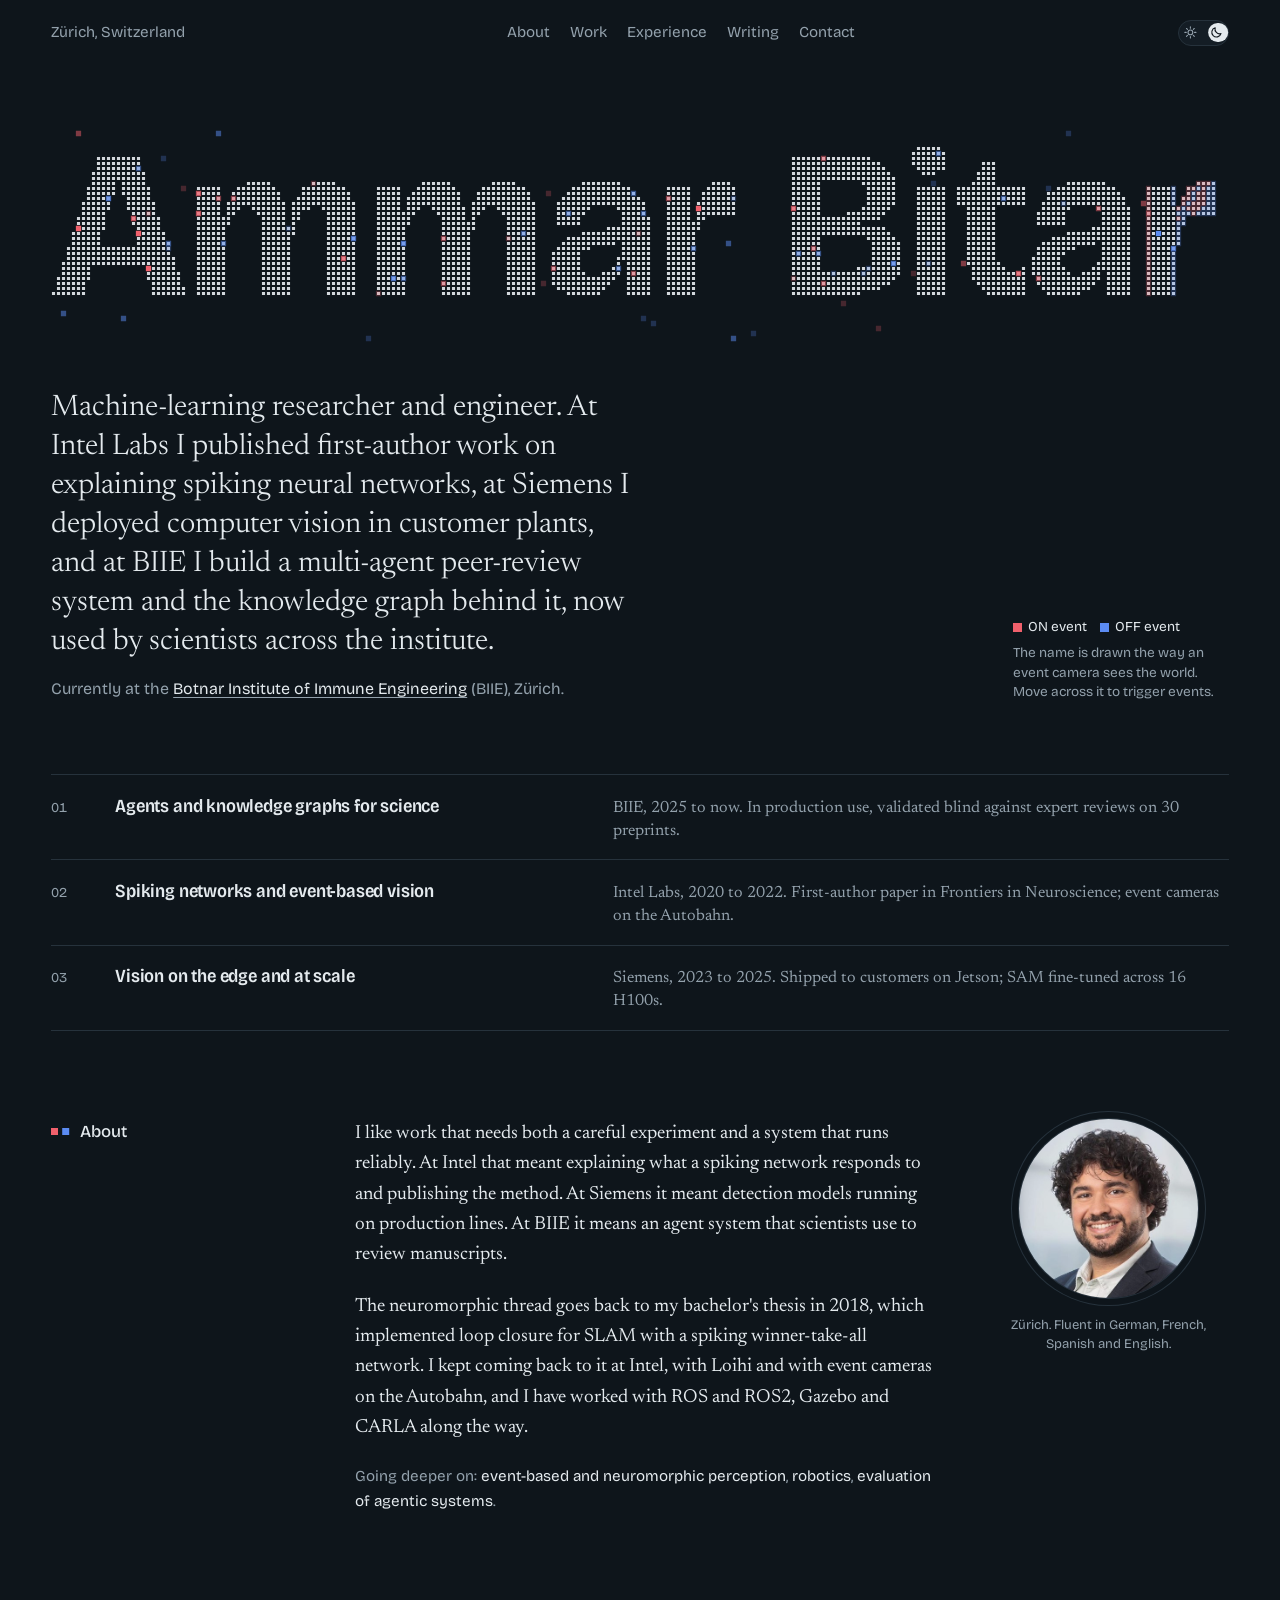
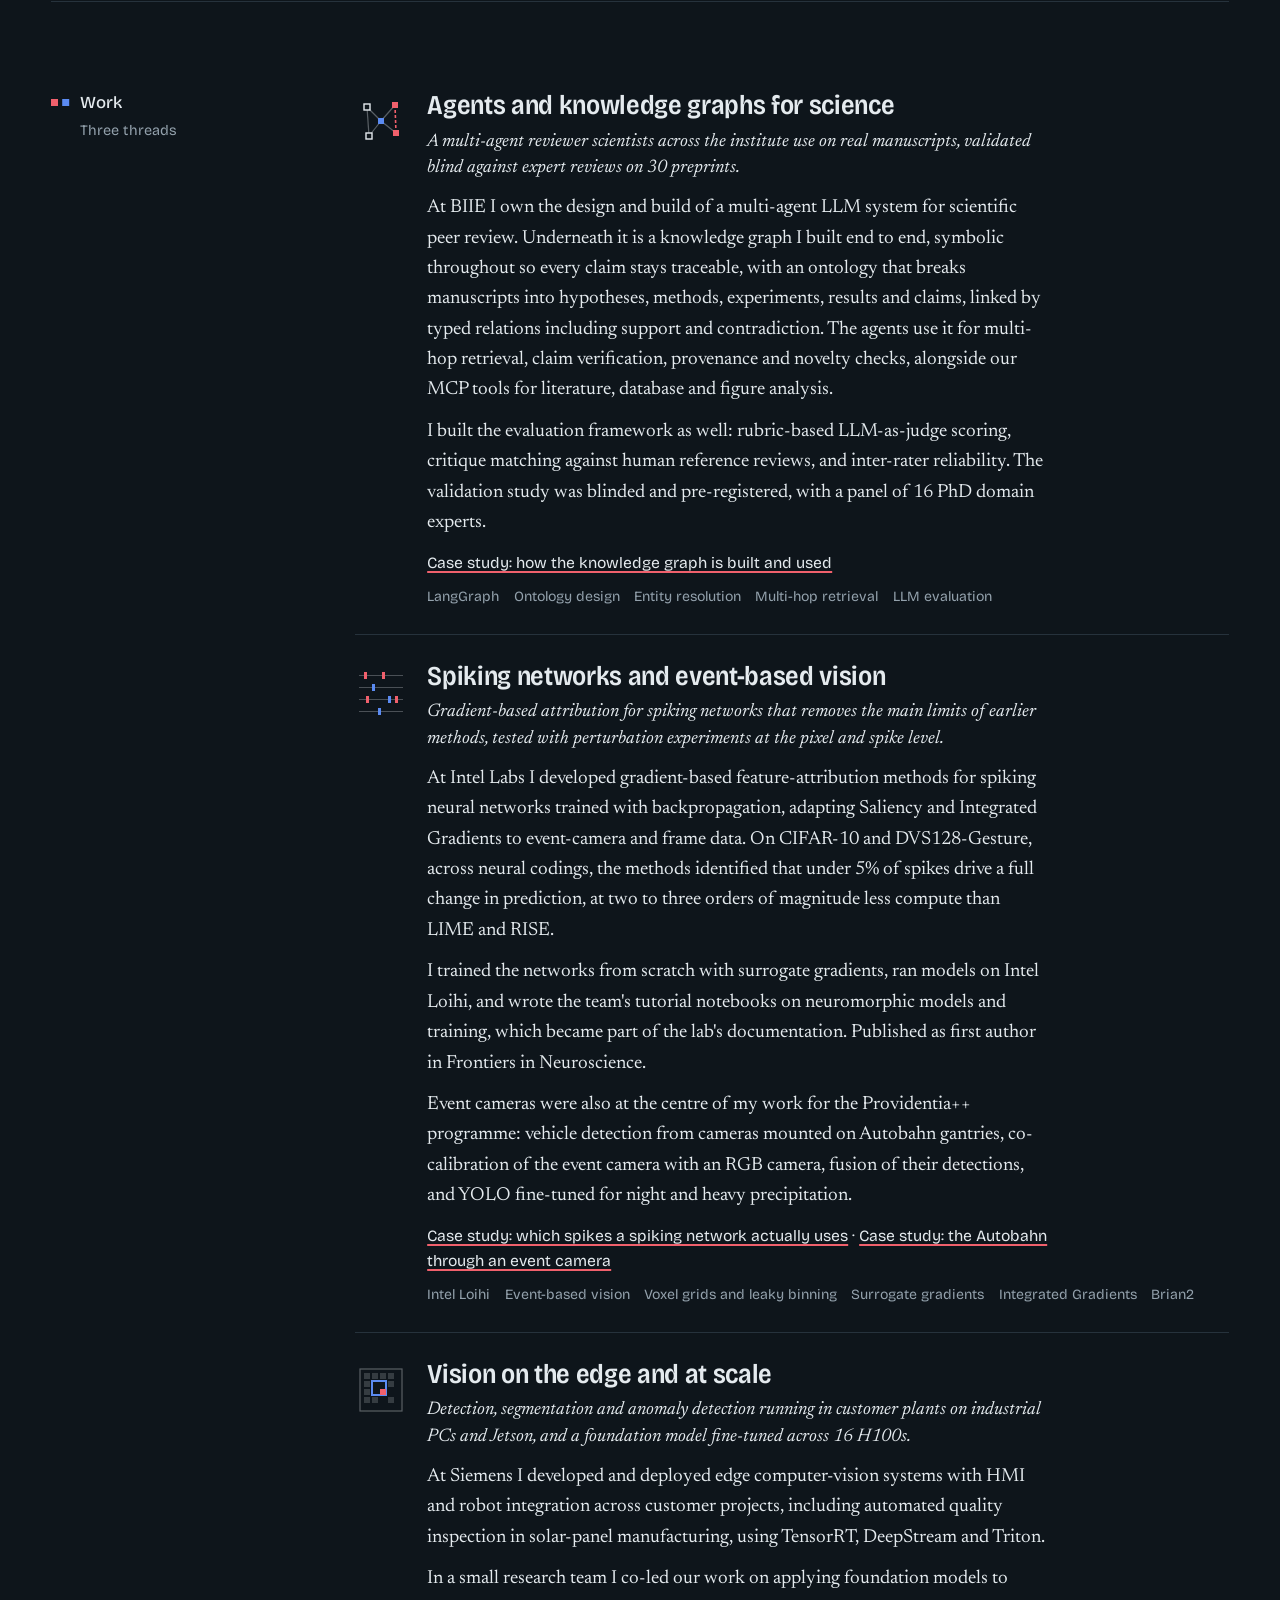
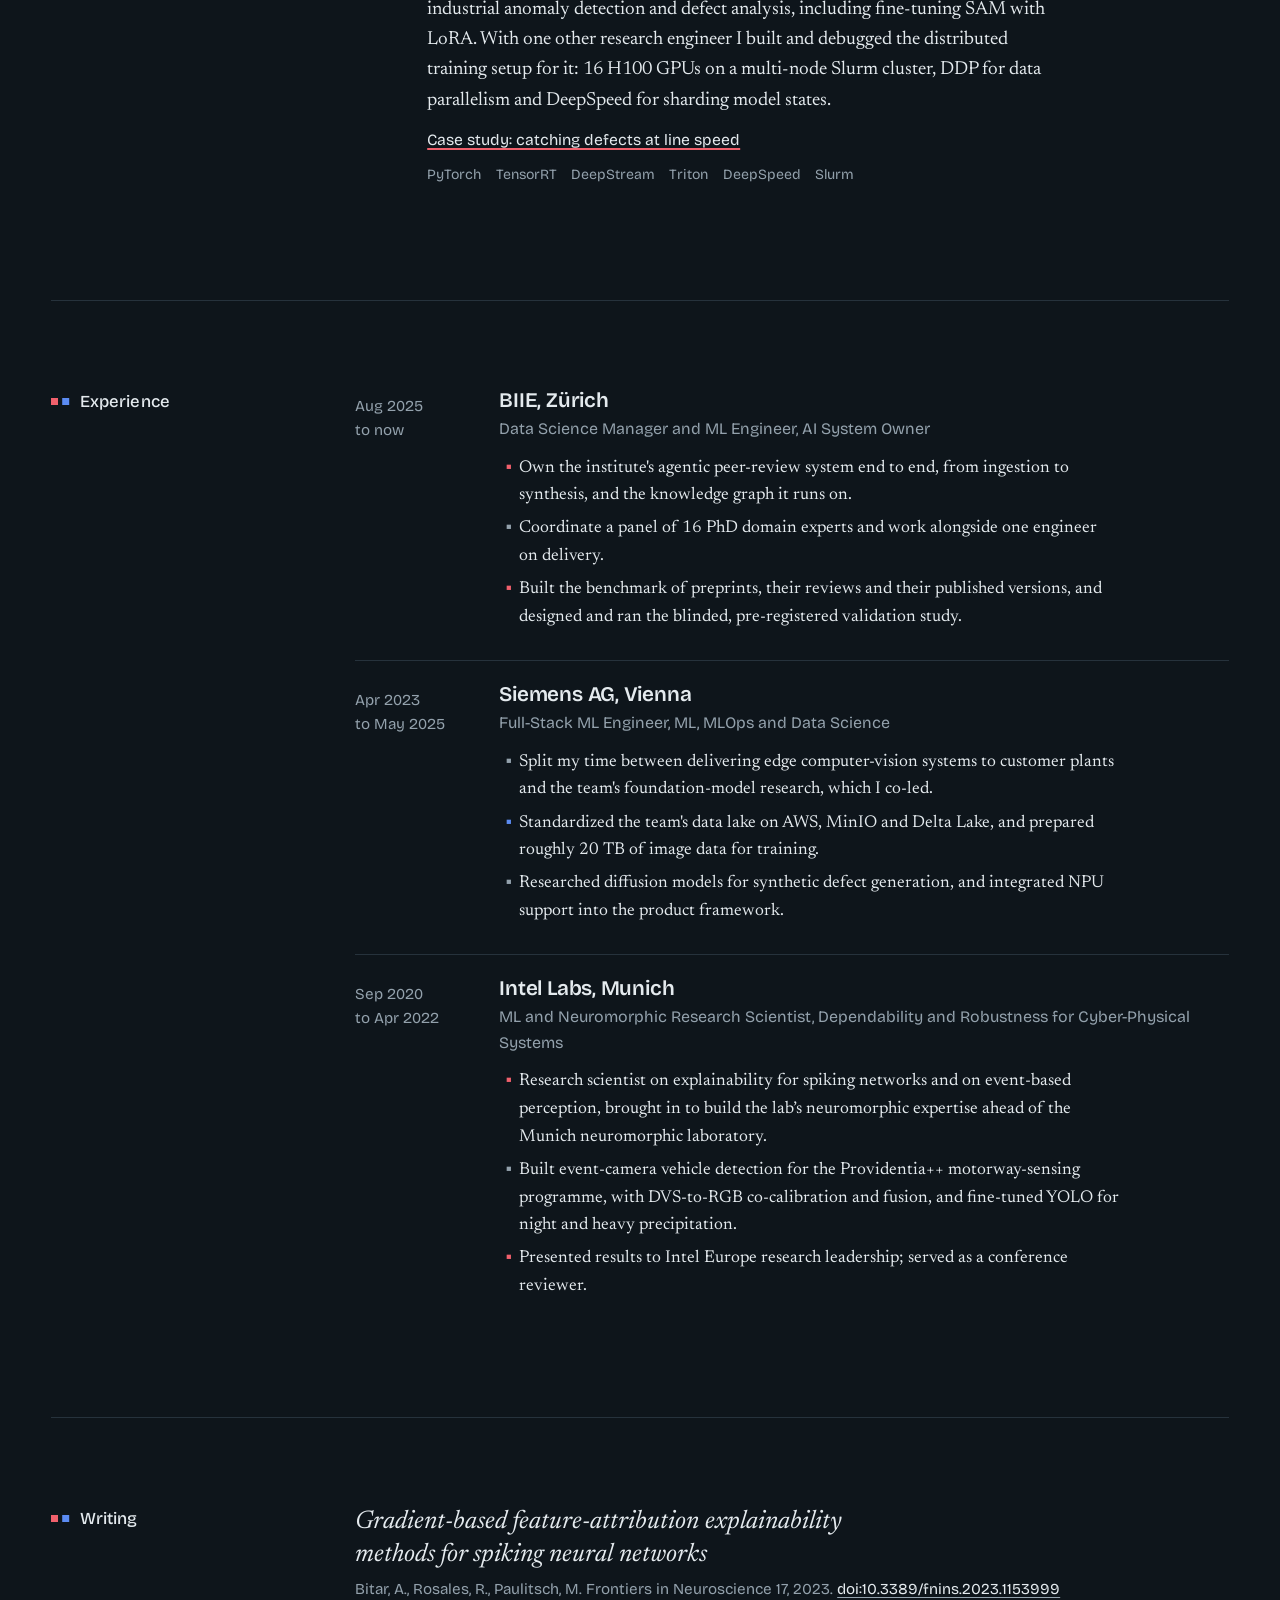
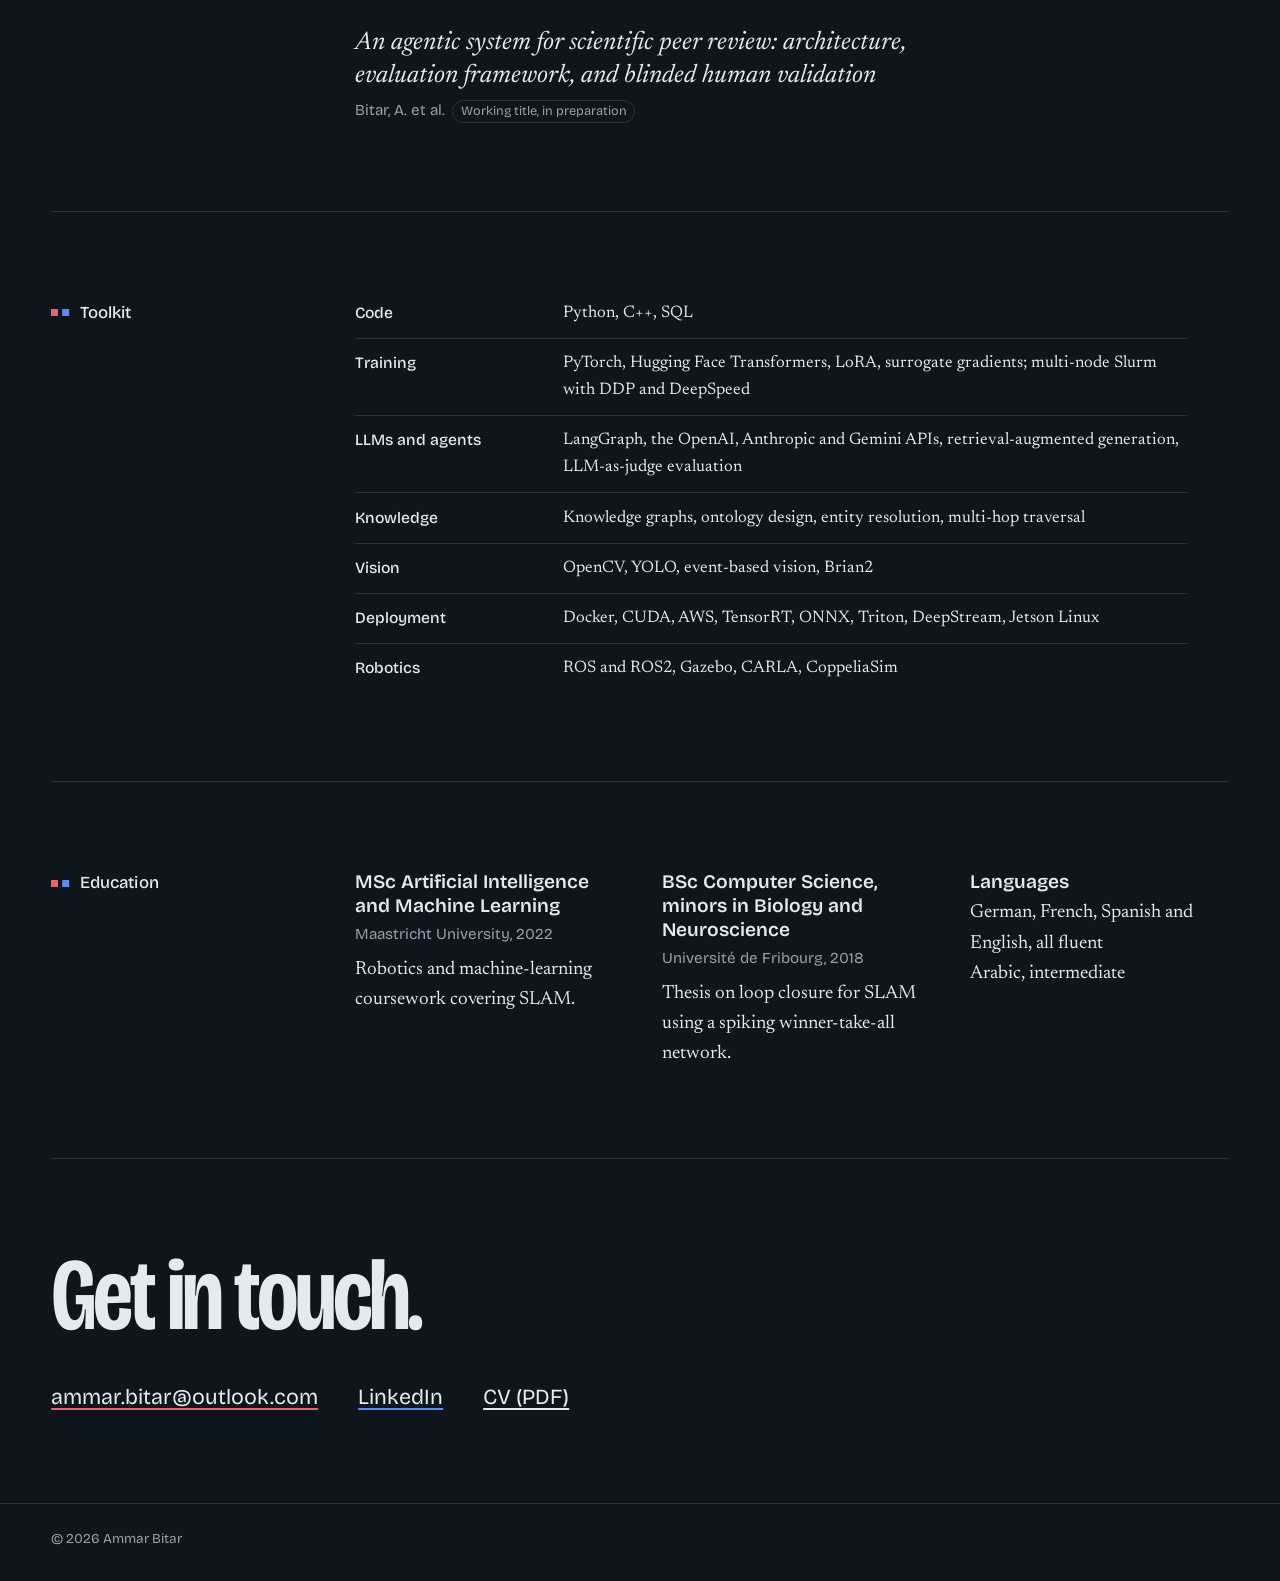
==== commit 5ff01ea2: "Move the theme switch and contact button scripts into assets/site.js The theme switch and floating c" ====
--- a/index.html
+++ b/index.html
@@ -302,25 +302,12 @@
   <span>© 2026 Ammar Bitar</span>
 </footer>
 
+<script src="assets/site.js"></script>
+
 <script>
 (function(){
-  /* ---------- theme toggle ---------- */
-  var root=document.documentElement, btn=document.getElementById('themeBtn');
-  var tc=document.querySelector('meta[name="theme-color"]');
-  function current(){return root.dataset.theme==='light'?'light':'dark'}
-  function sync(){
-    var dark=current()==='dark';
-    btn.setAttribute('aria-checked',dark?'true':'false');
-    if(tc) tc.setAttribute('content',dark?'#0E151B':'#ECEFF1');
-  }
-  sync();
-  btn.addEventListener('click',function(){
-    var next=current()==='dark'?'light':'dark';
-    root.dataset.theme=next; try{localStorage.setItem('theme',next)}catch(e){}
-    sync(); readColors();
-  });
-
   /* ---------- event-camera name ---------- */
+  var root=document.documentElement;
   var canvas=document.getElementById('events'), ctx=canvas.getContext('2d');
   var reduce=window.matchMedia('(prefers-reduced-motion: reduce)').matches;
   var coarse=window.matchMedia('(pointer: coarse)').matches;
@@ -477,6 +464,7 @@
   });
 
   readColors();
+  window.addEventListener('themechange',readColors);
   var go=function(){build()};
   if(document.fonts&&document.fonts.load){
     Promise.race([
@@ -486,61 +474,5 @@
   }else go();
 })();
 </script>
-
-<script>
-(function(){
-  var fab=document.getElementById('fab'), btn=document.getElementById('fabBtn'), links=document.getElementById('fabLinks');
-  if(!fab) return;
-  var reduce=window.matchMedia('(prefers-reduced-motion: reduce)').matches;
-  function open(v){ fab.dataset.open=v?'true':'false'; btn.setAttribute('aria-expanded',v?'true':'false'); }
-  btn.addEventListener('click',function(e){ e.stopPropagation(); open(fab.dataset.open!=='true'); burst(18); });
-  document.addEventListener('click',function(e){ if(!fab.contains(e.target)) open(false); });
-  document.addEventListener('keydown',function(e){ if(e.key==='Escape') open(false); });
-  fab.addEventListener('mouseenter',function(){ if(!reduce) burst(8); });
-
-  /* the button sheds ON/OFF events when it moves, like everything else here */
-  var c=document.getElementById('fabSpark'), x=c&&c.getContext('2d'), evs=[], raf=0;
-  function colors(){var cs=getComputedStyle(document.documentElement);return[cs.getPropertyValue('--on').trim(),cs.getPropertyValue('--off').trim()]}
-  function burst(n){
-    if(!x||reduce) return;
-    var r=c.width, b=c.height;
-    for(var i=0;i<n;i++){
-      var a=Math.PI*(0.75+Math.random()*0.9), s=1.2+Math.random()*3.4;
-      evs.push({x:r-60+Math.random()*26,y:b-40+Math.random()*16,vx:Math.cos(a)*s,vy:Math.sin(a)*s-1.1,p:Math.random()<.5?0:1,e:1});
-    }
-    if(!raf) raf=requestAnimationFrame(tick);
-  }
-  function tick(){
-    var cl=colors(); x.clearRect(0,0,c.width,c.height);
-    for(var i=evs.length-1;i>=0;i--){
-      var e=evs[i]; e.x+=e.vx; e.y+=e.vy; e.vy+=0.11; e.e*=0.955;
-      if(e.e<0.06||e.y>c.height+20){ evs.splice(i,1); continue; }
-      x.globalAlpha=e.e; x.fillStyle=cl[e.p]; x.fillRect(e.x,e.y,5,5);
-    }
-    x.globalAlpha=1;
-    raf = evs.length ? requestAnimationFrame(tick) : 0;
-  }
-  var lastY=window.scrollY, acc=0;
-  window.addEventListener('scroll',function(){
-    var dy=Math.abs(window.scrollY-lastY); lastY=window.scrollY; acc+=dy;
-    if(acc>900){ acc=0; burst(6); }
-  },{passive:true});
-
-  /* stay off the first screen, which already has the nav's Contact link,
-     and step aside once the real contact section is on screen */
-  var away={}, watch={top:document.querySelector('.hero, .cs-head'), contact:document.getElementById('contact')};
-  if('IntersectionObserver' in window){
-    Object.keys(watch).forEach(function(k){
-      if(!watch[k]) return;
-      new IntersectionObserver(function(es){
-        away[k]=es[0].isIntersecting;
-        var t=away.top||away.contact;
-        fab.classList.toggle('tucked',t);
-        if(t) open(false);
-      },{threshold:k==='contact'?.25:0}).observe(watch[k]);
-    });
-  }
-})();
-</script>
 </body>
 </html>
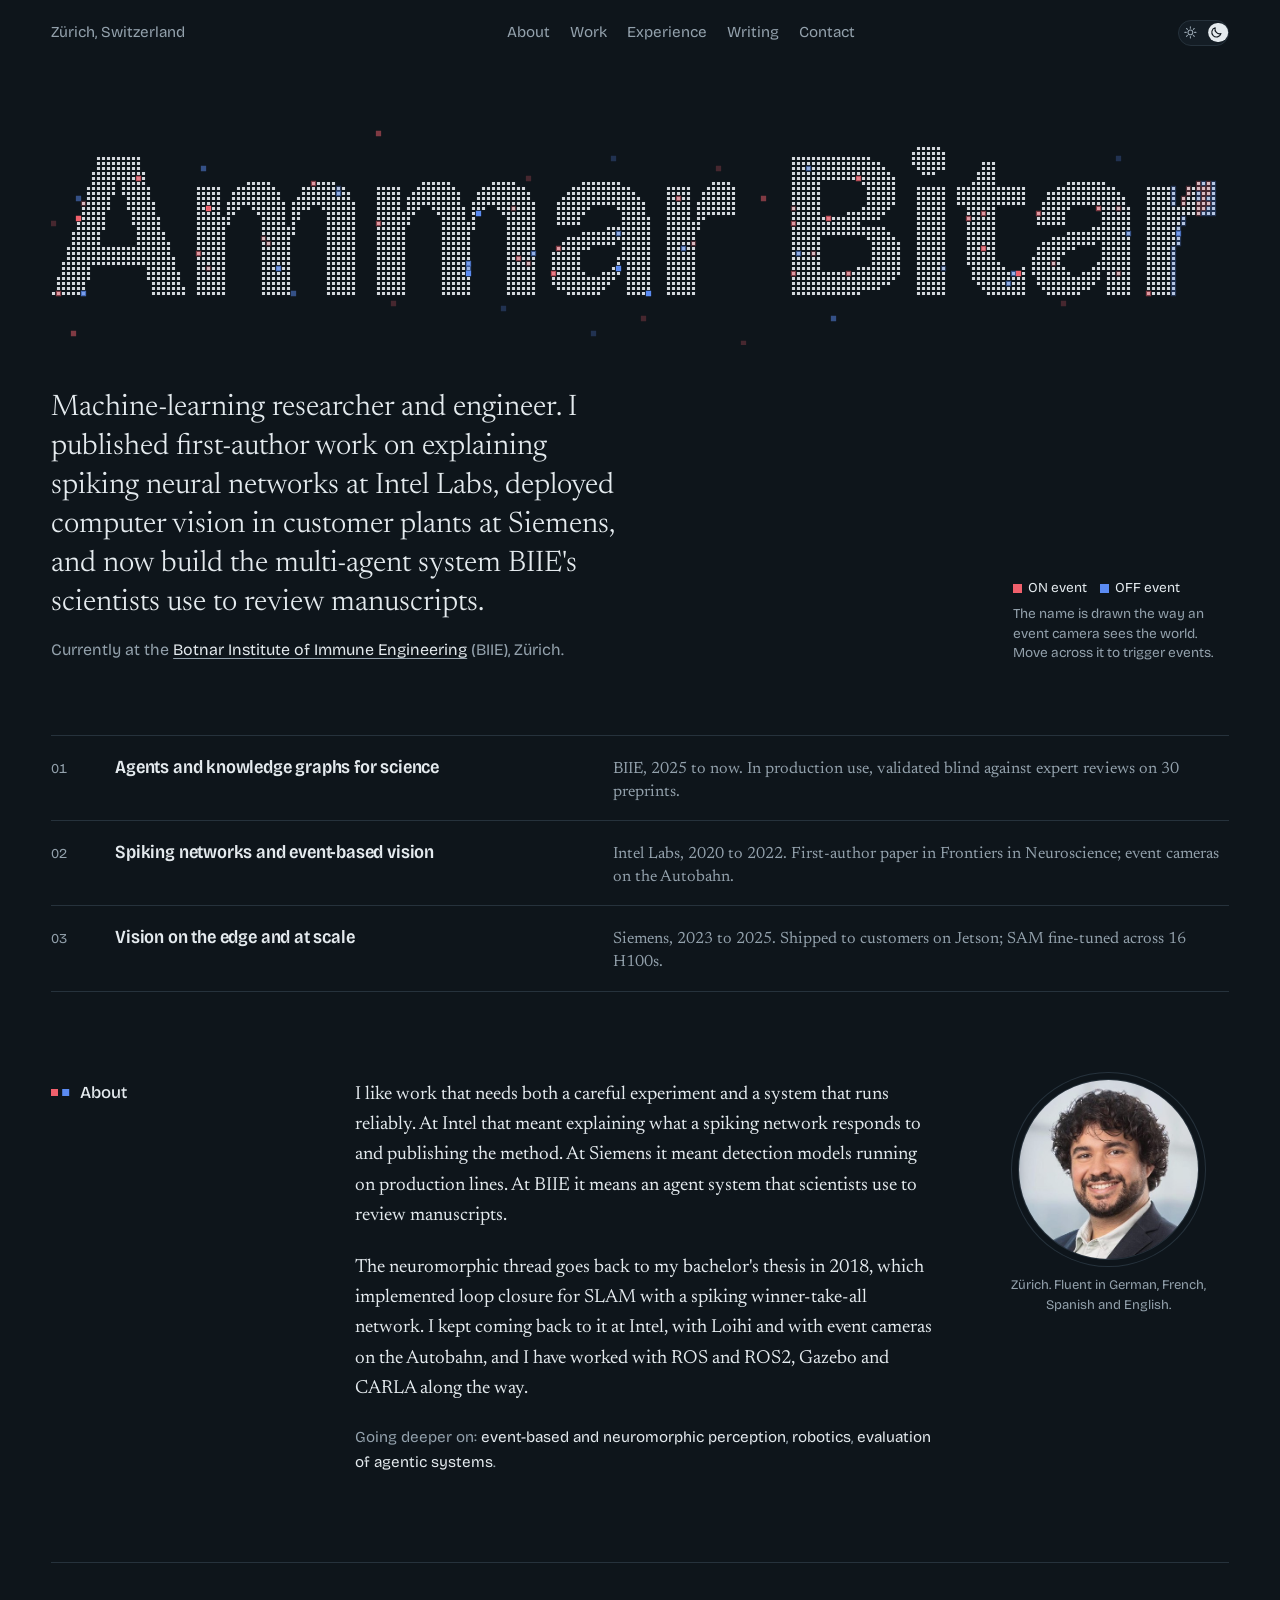
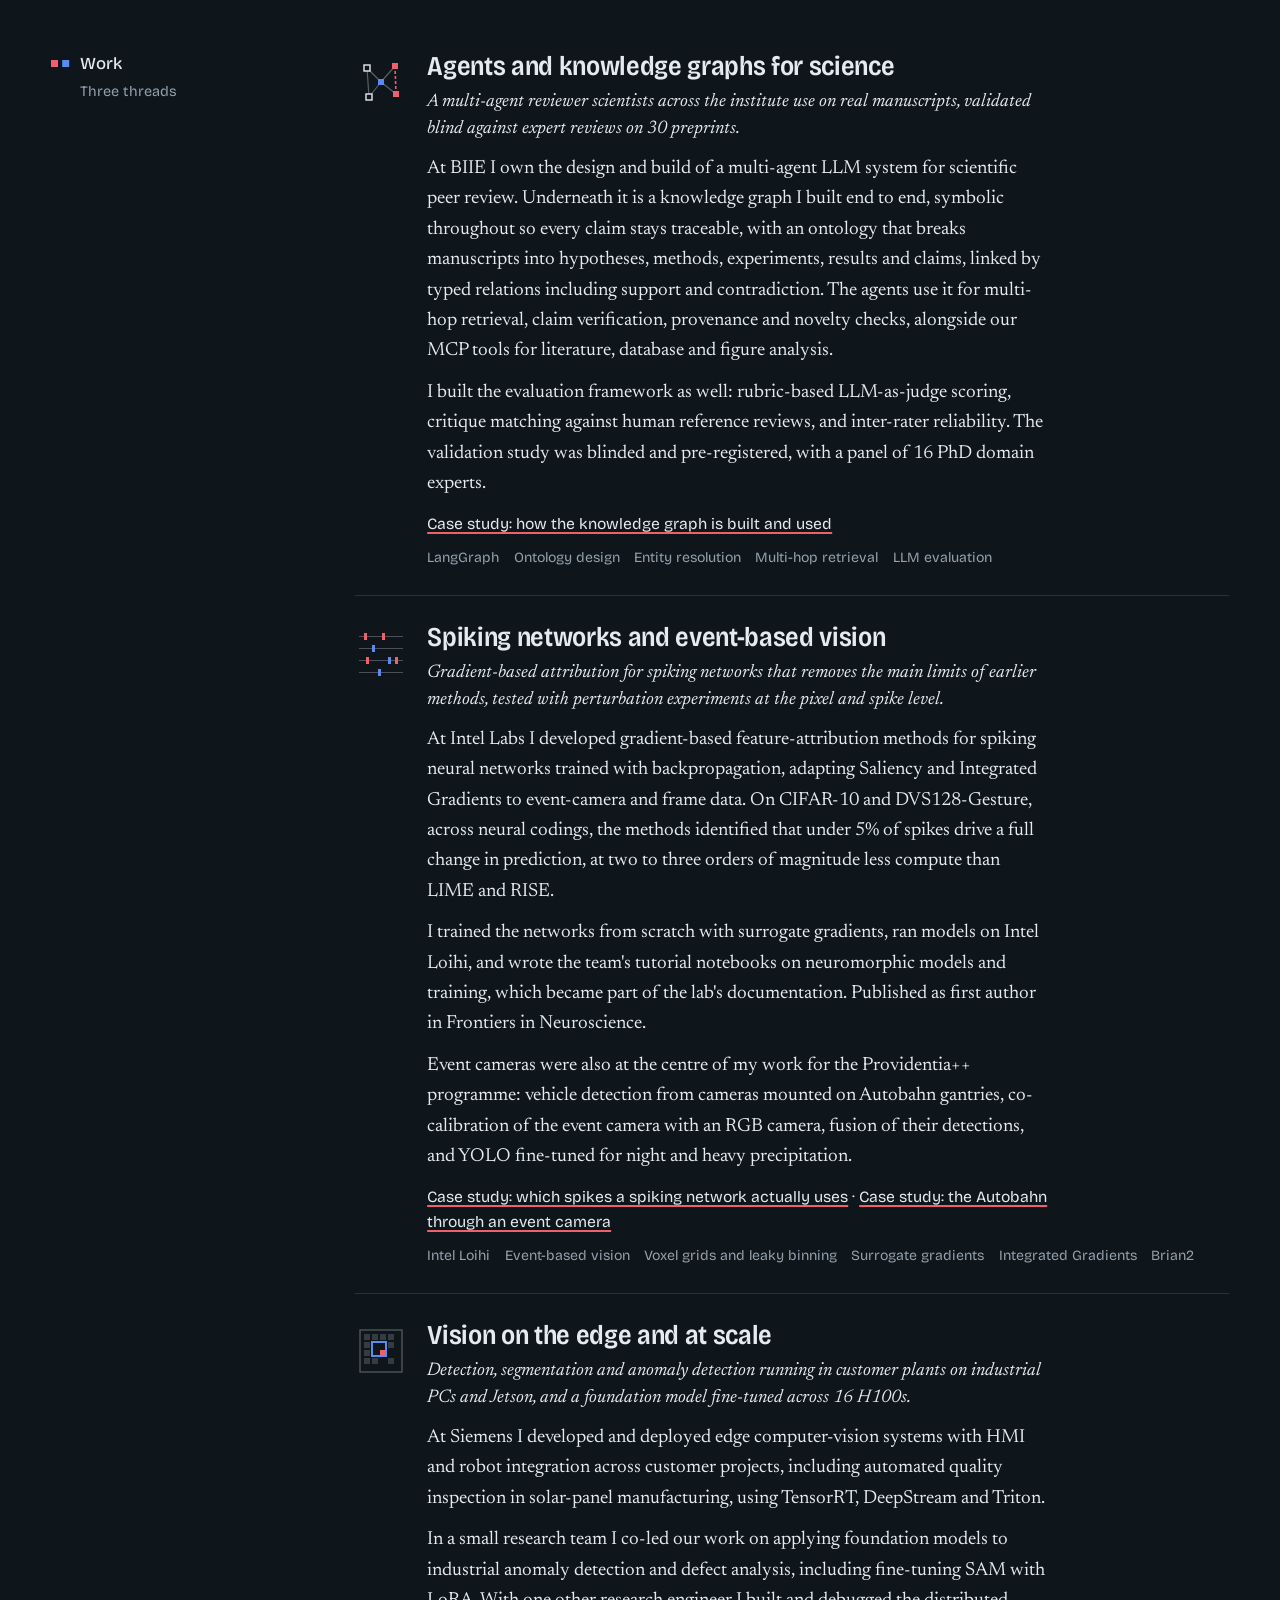
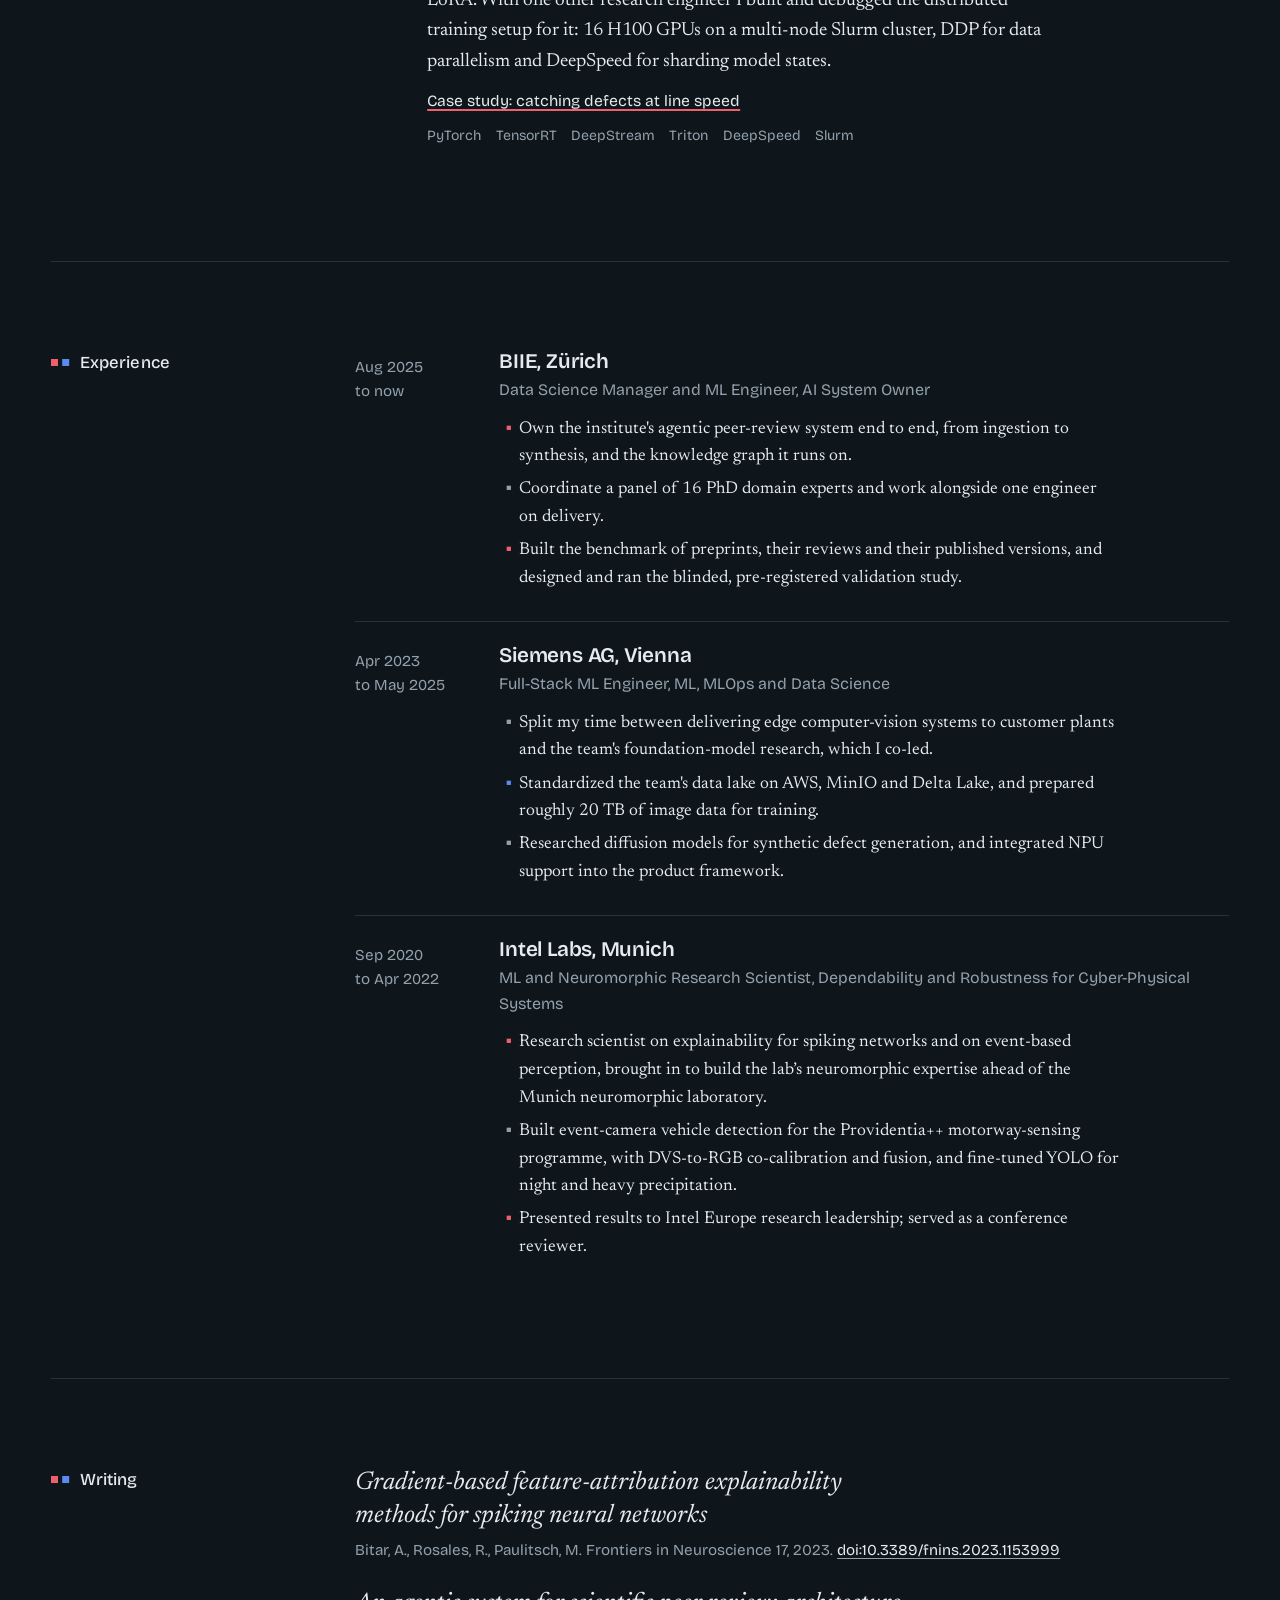
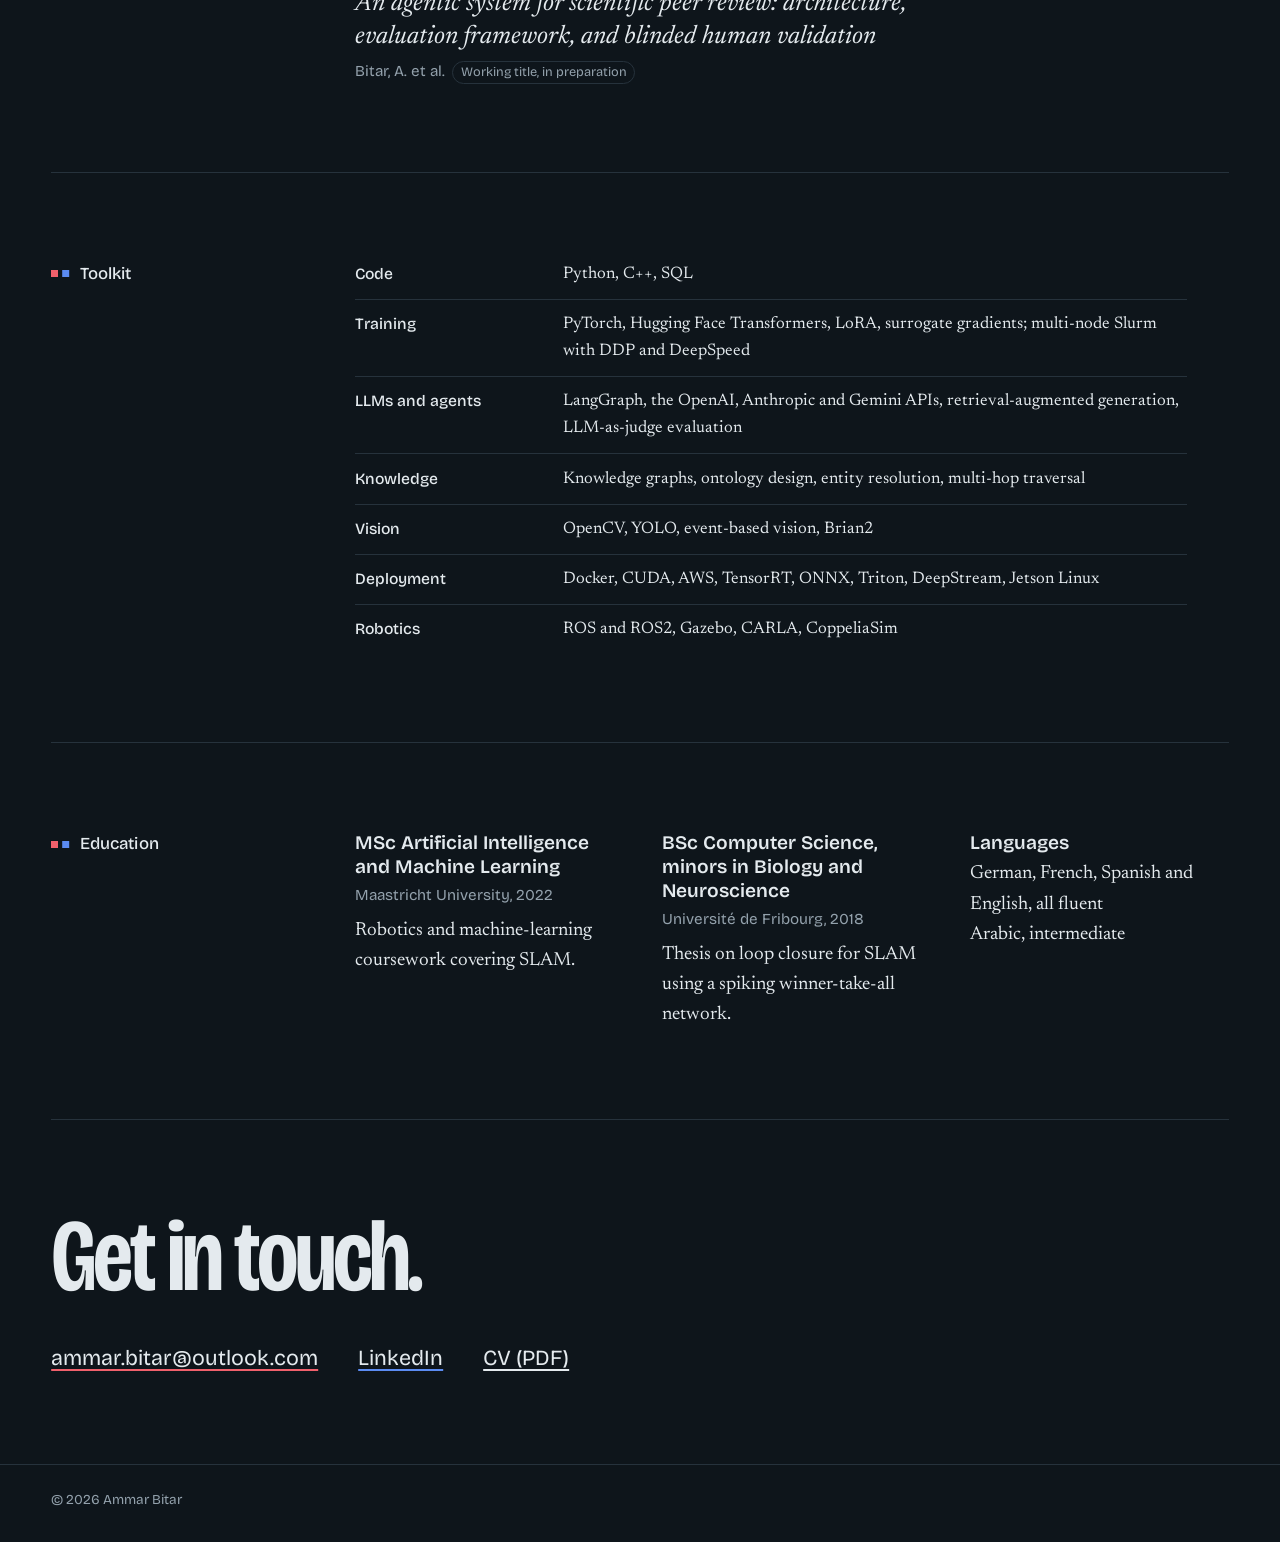
==== commit 936b88b0: "Shorten the homepage lede The opening sentence walked through all three jobs in the detail the work " ====
--- a/index.html
+++ b/index.html
@@ -75,7 +75,7 @@
     </div>
     <div class="hero-foot">
       <div>
-        <p class="lede">Machine-learning researcher and engineer. At Intel Labs I published first-author work on explaining spiking neural networks, at Siemens I deployed computer vision in customer plants, and at BIIE I build a multi-agent peer-review system and the knowledge graph behind it, now used by scientists across the institute.</p>
+        <p class="lede">Machine-learning researcher and engineer. I published first-author work on explaining spiking neural networks at Intel Labs, deployed computer vision in customer plants at Siemens, and now build the multi-agent system BIIE's scientists use to review manuscripts.</p>
         <p class="now">Currently at the <a href="https://immune.engineering/">Botnar Institute of Immune Engineering</a> (BIIE), Zürich.</p>
       </div>
       <div class="legend" aria-hidden="true">
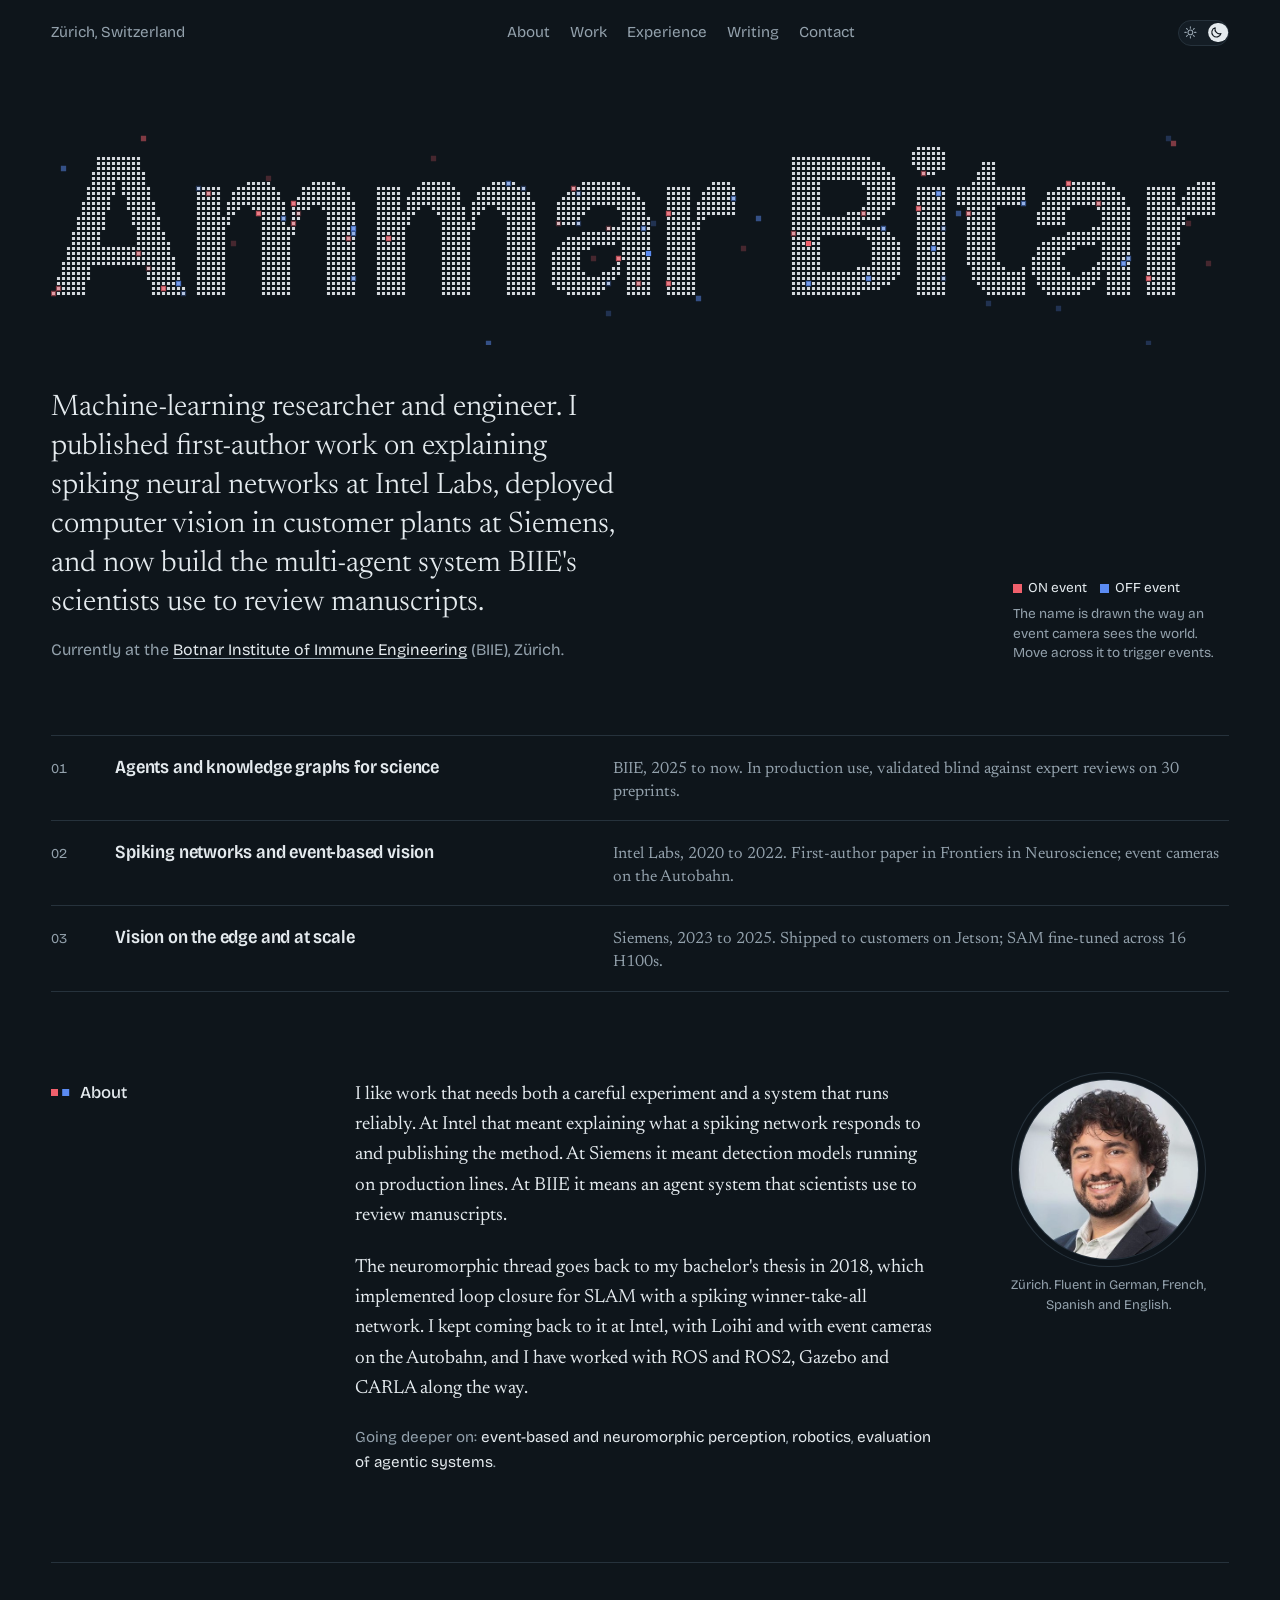
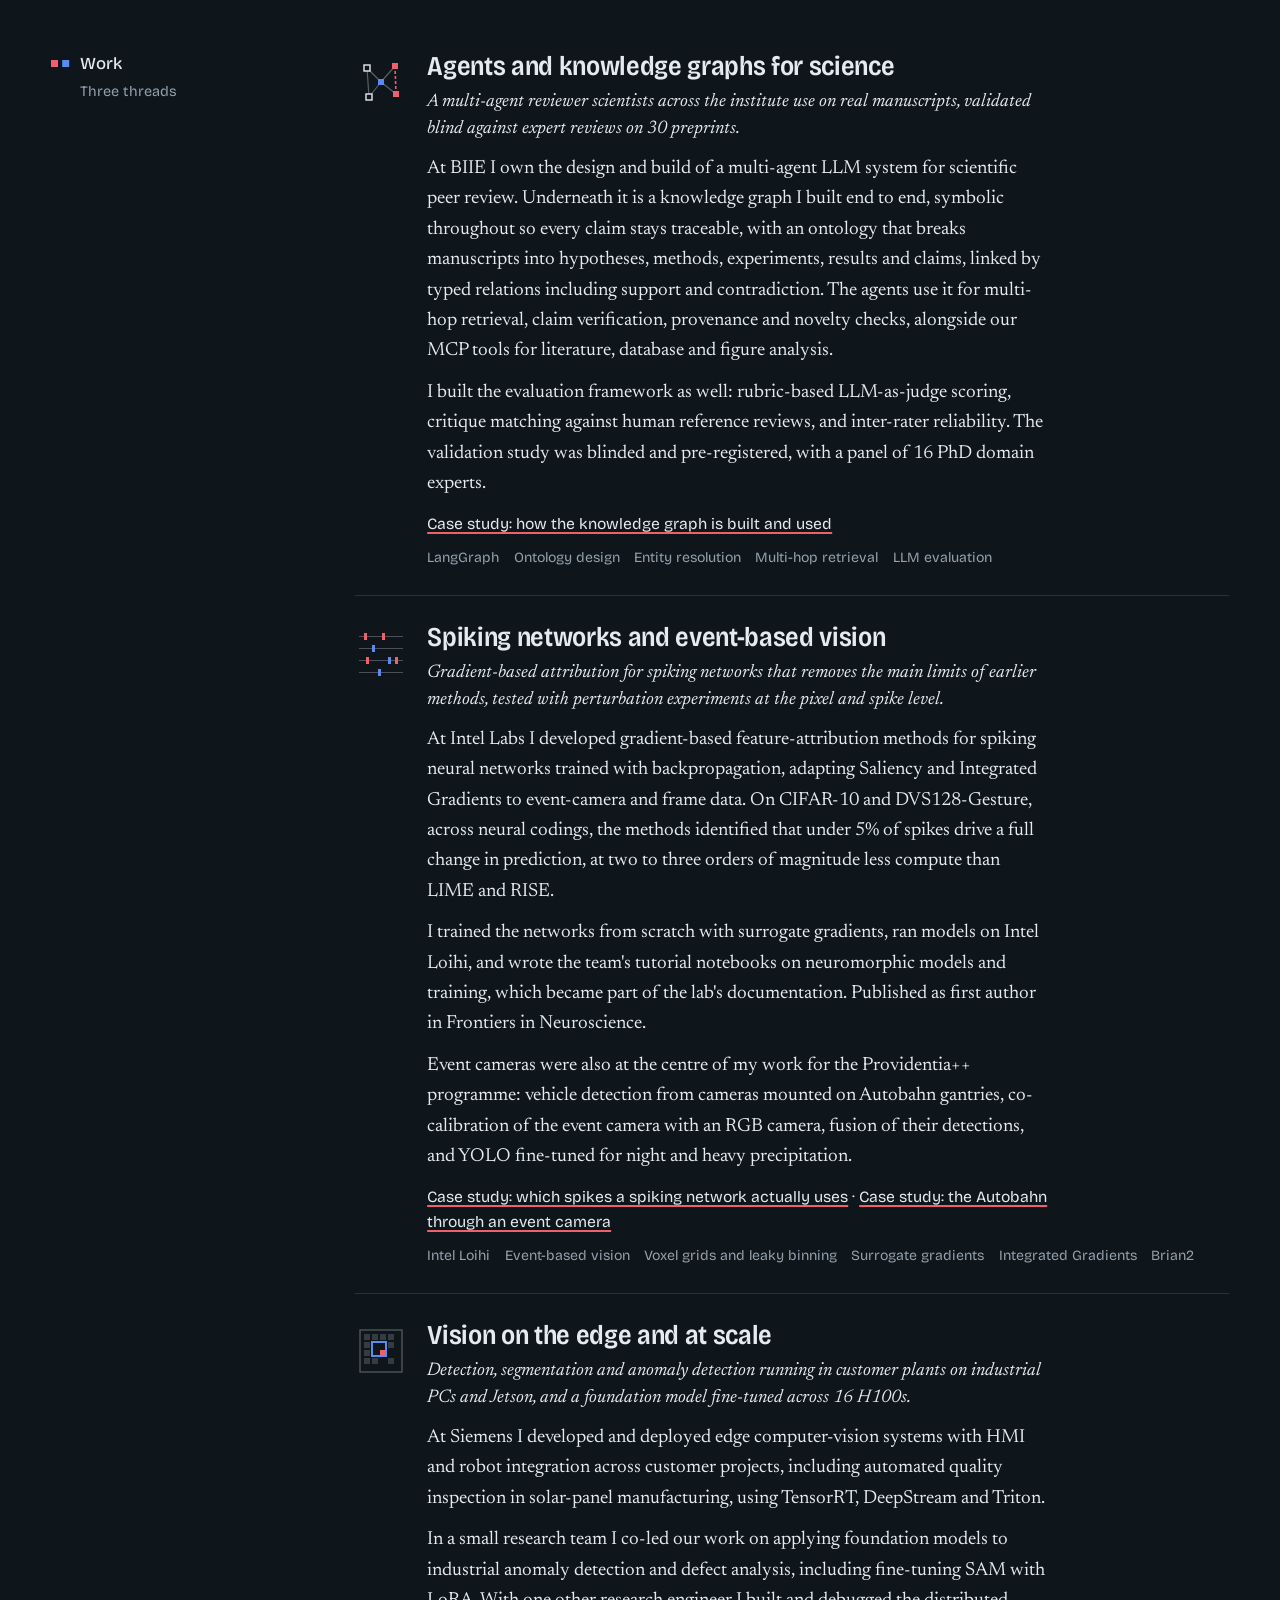
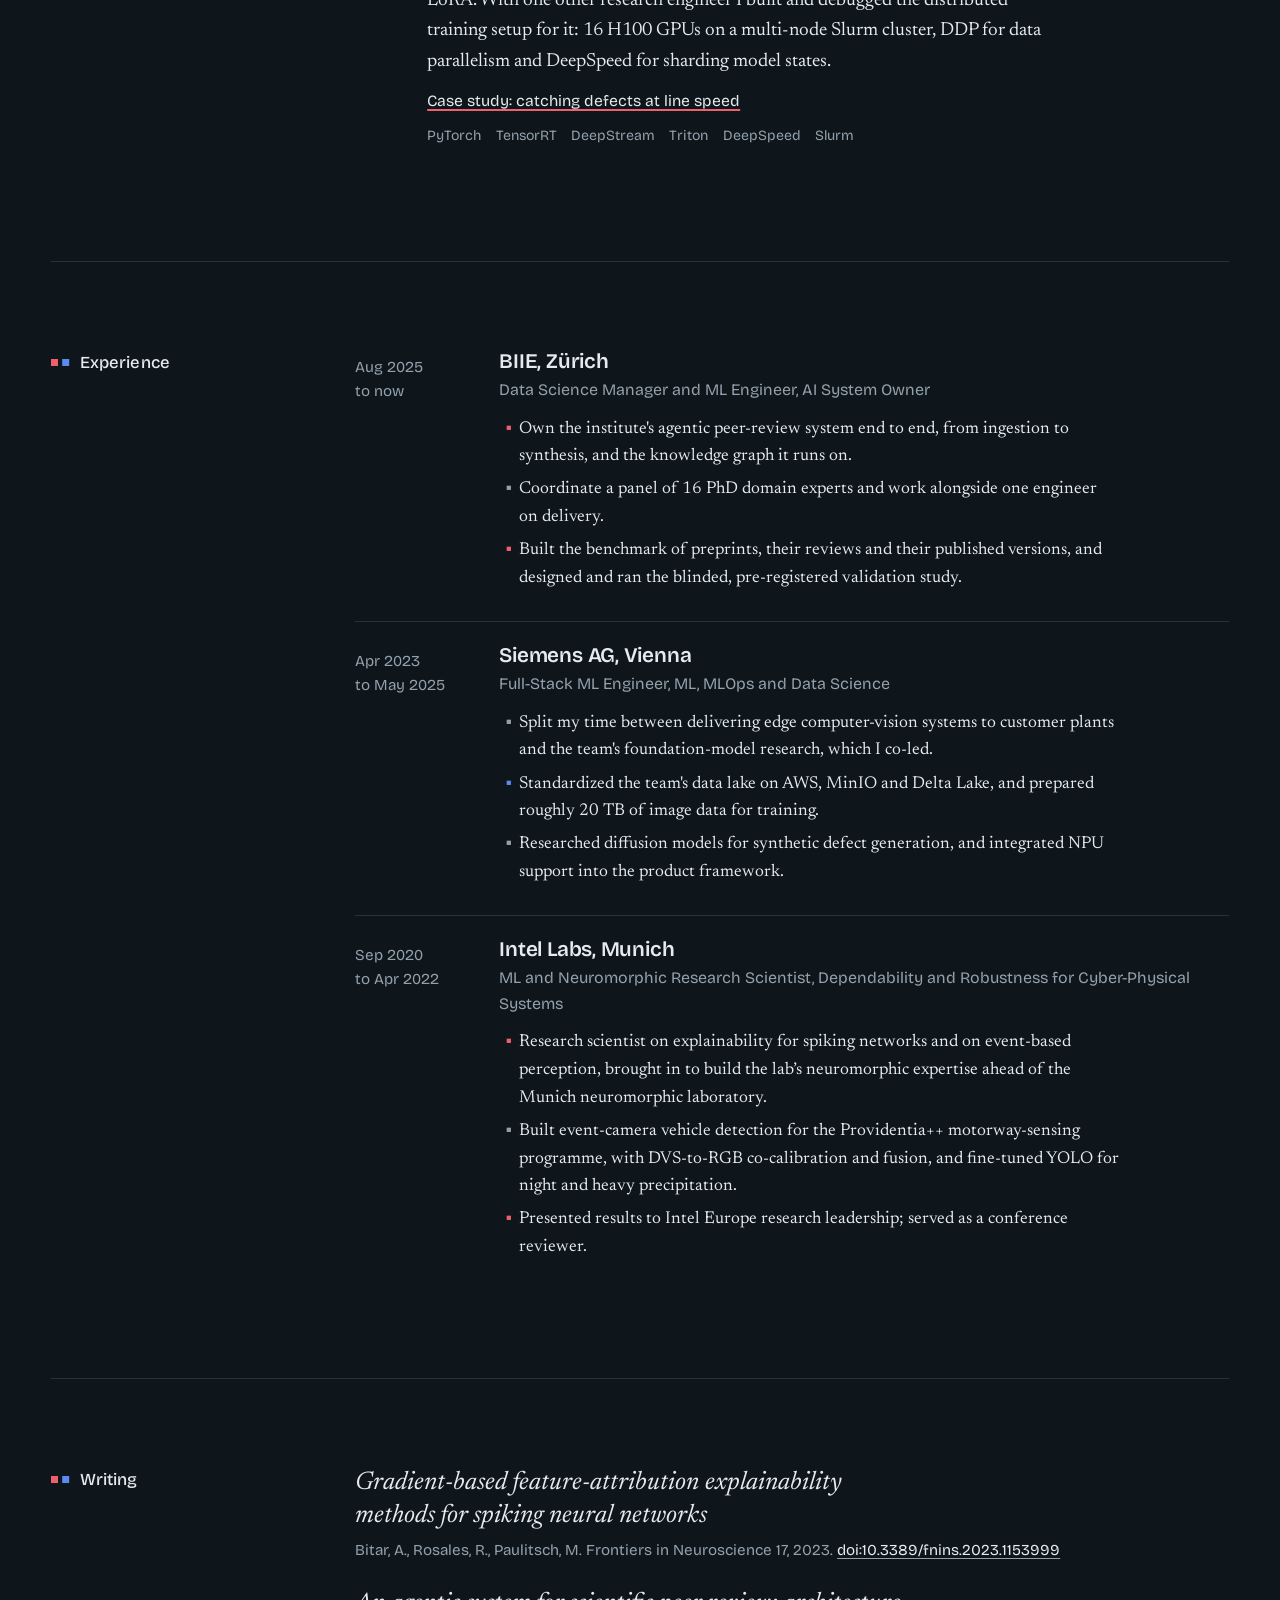
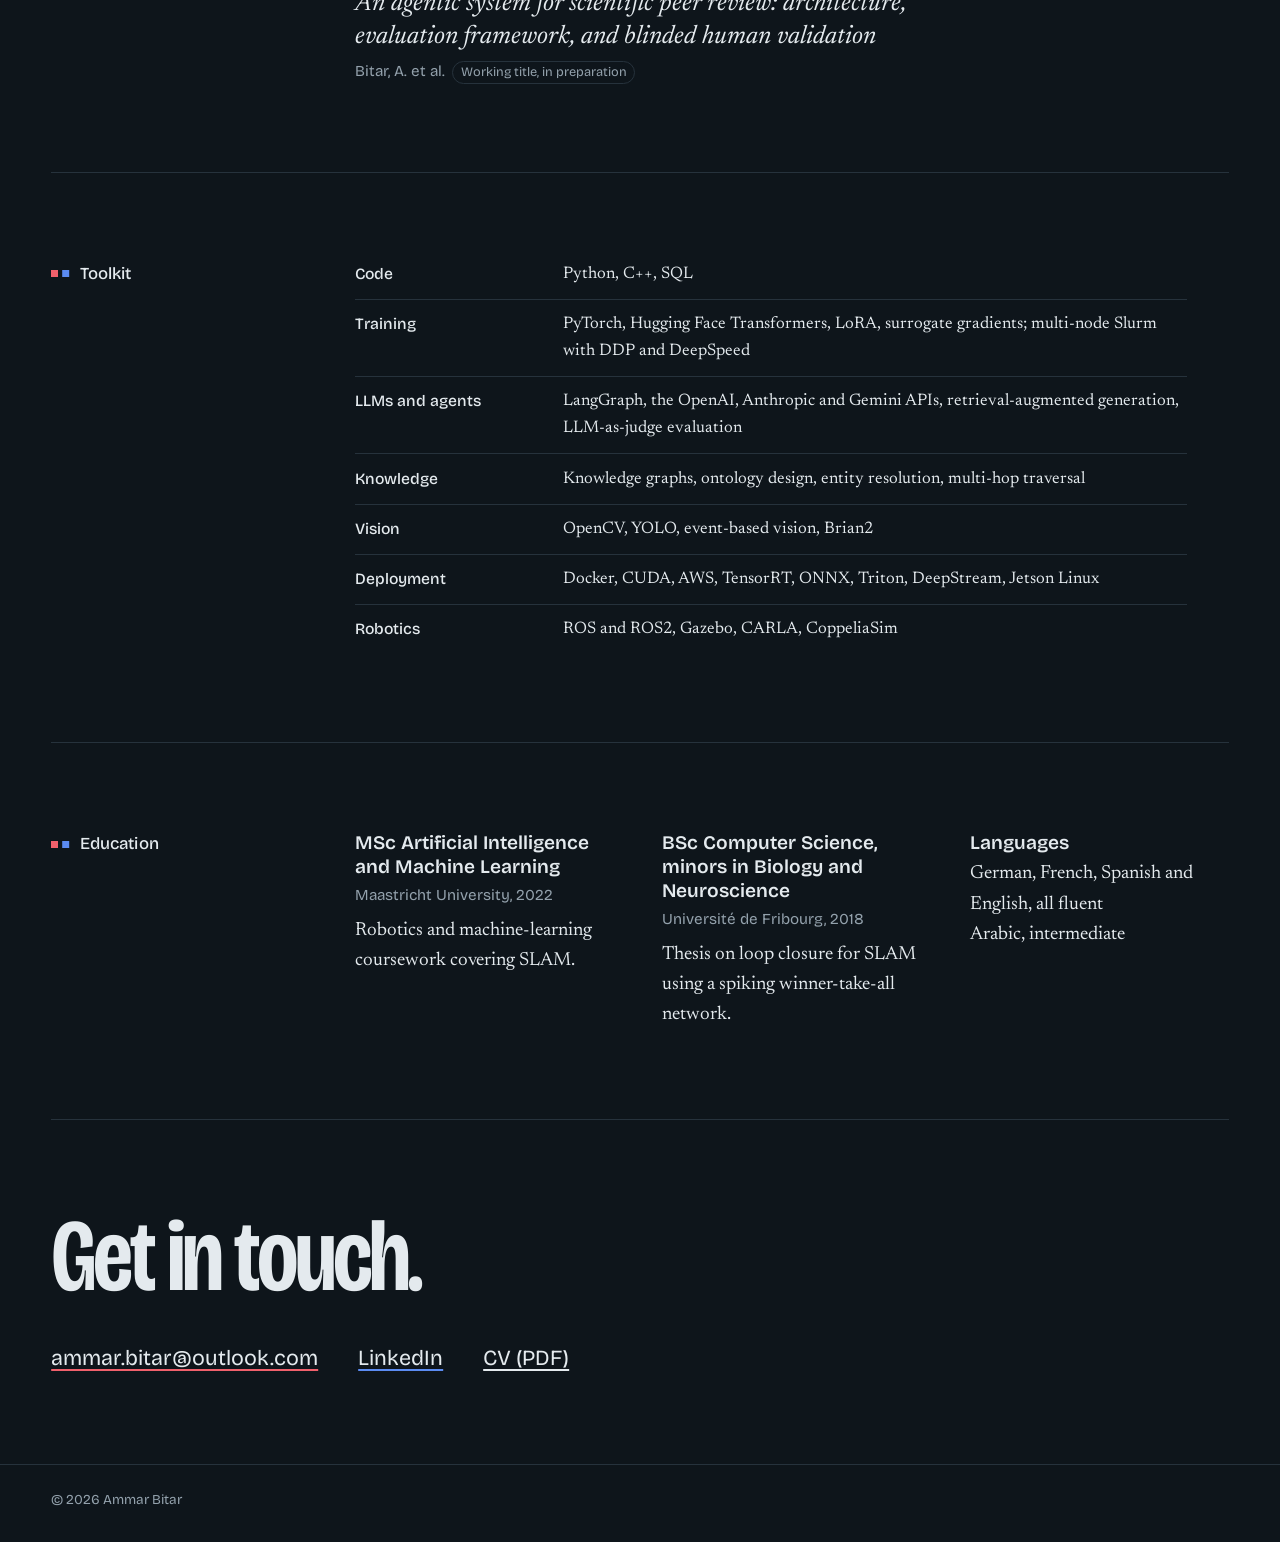
==== commit 9afe1982: "Defer site.js so it no longer blocks rendering Loaded as a plain script, site.js counted as render-b" ====
--- a/index.html
+++ b/index.html
@@ -302,7 +302,7 @@
   <span>© 2026 Ammar Bitar</span>
 </footer>
 
-<script src="assets/site.js"></script>
+<script src="assets/site.js" defer></script>
 
 <script>
 (function(){
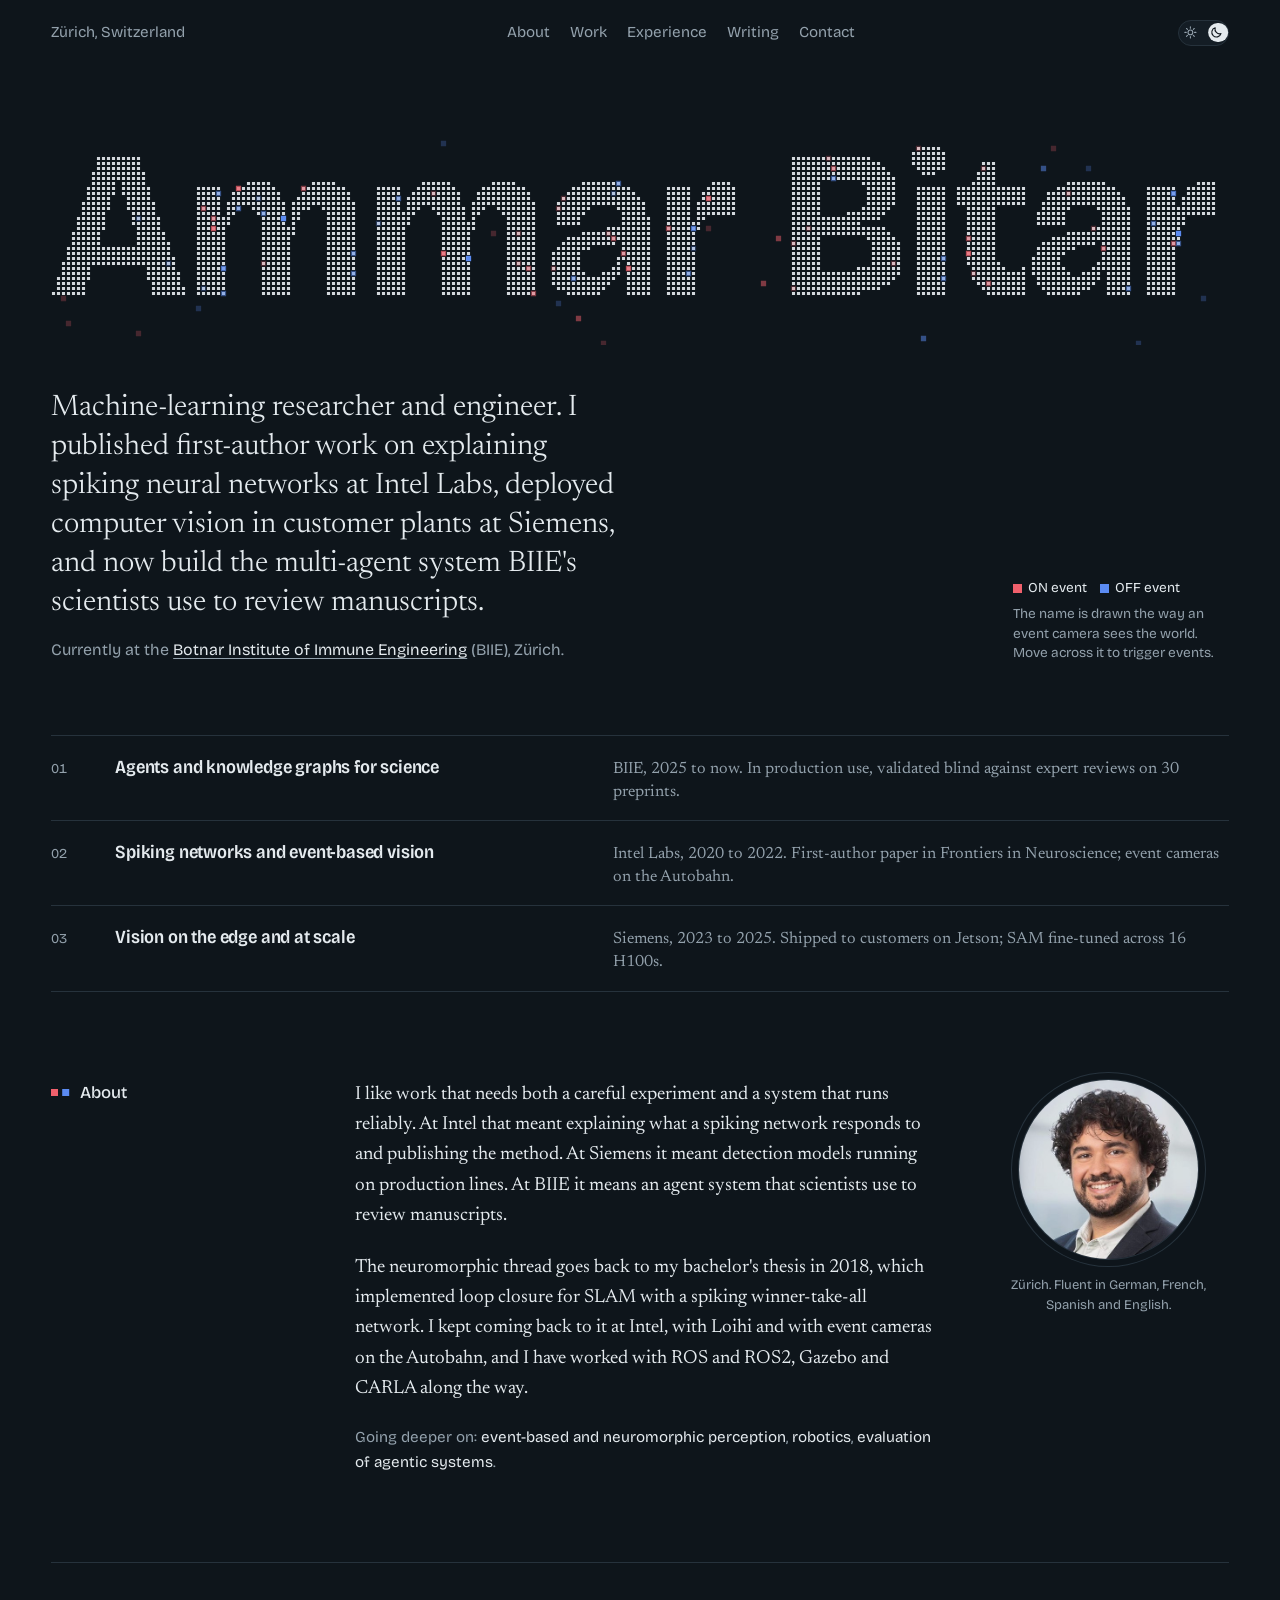
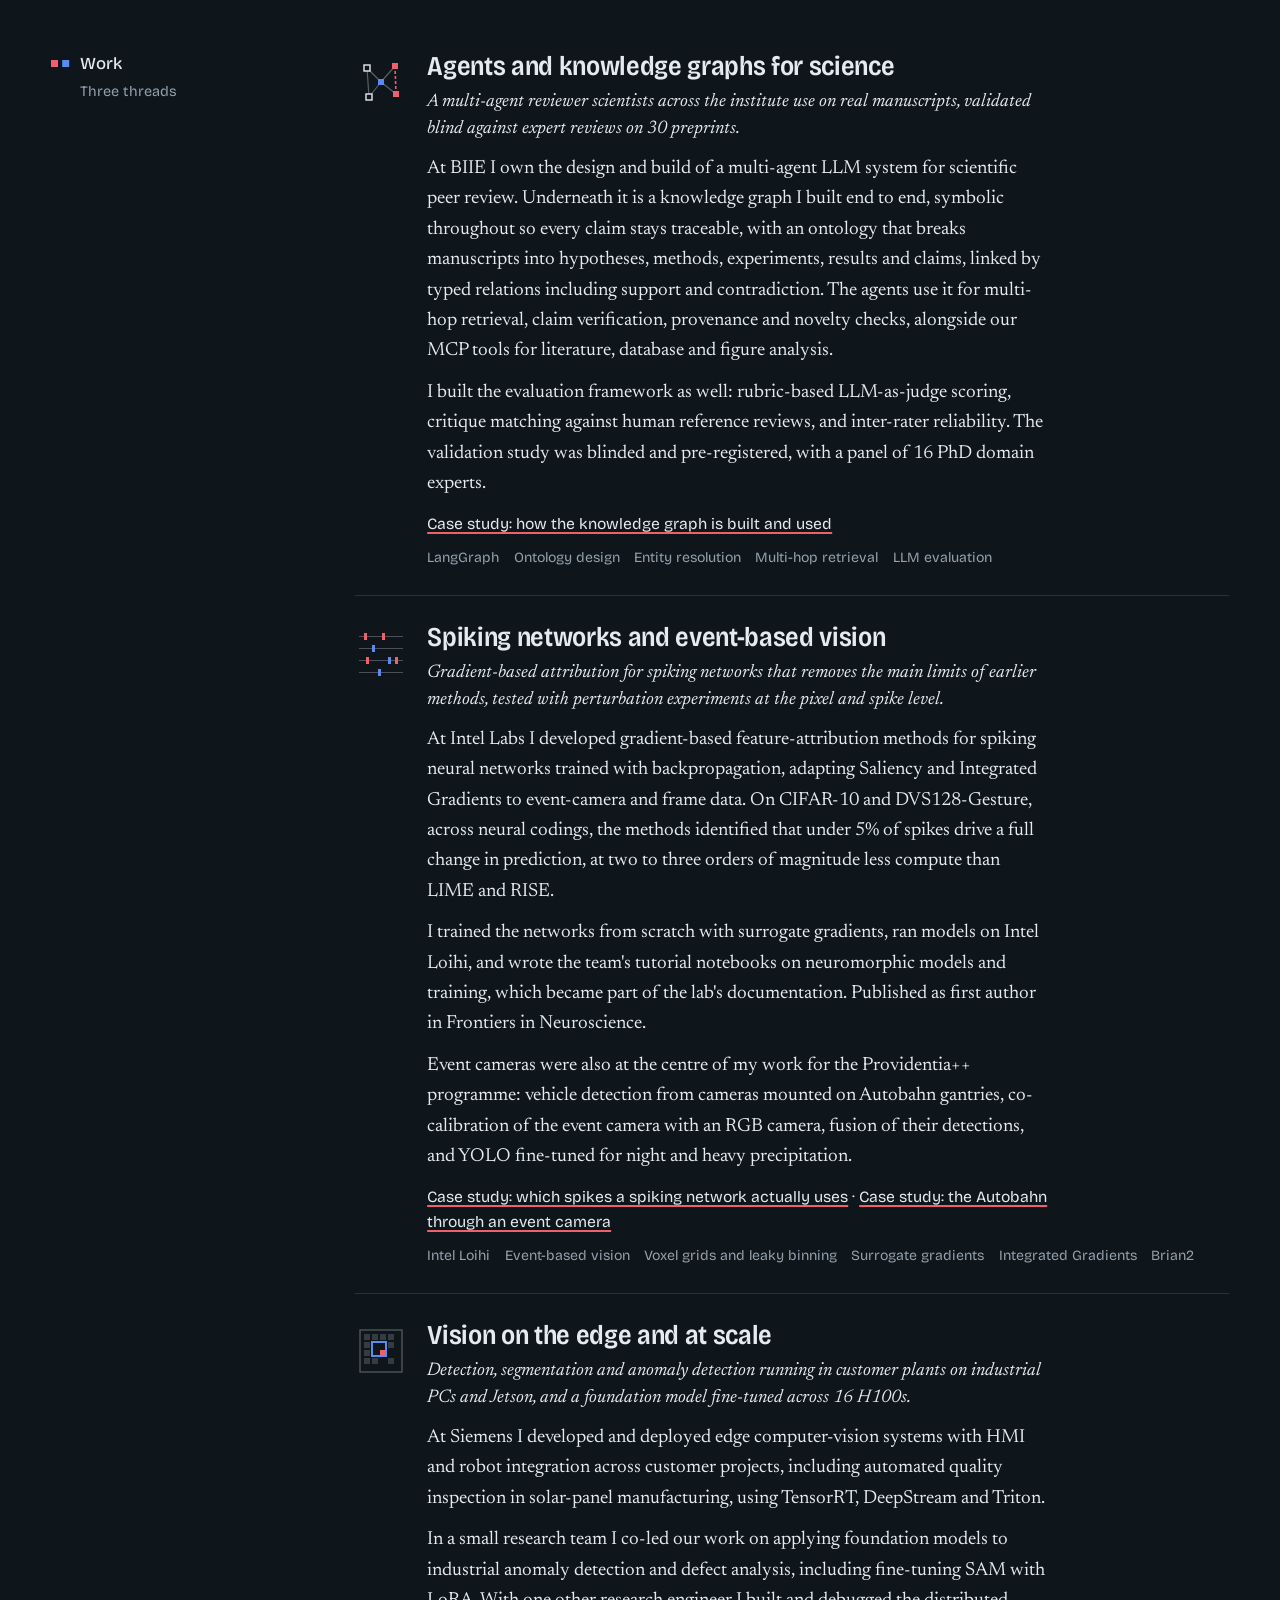
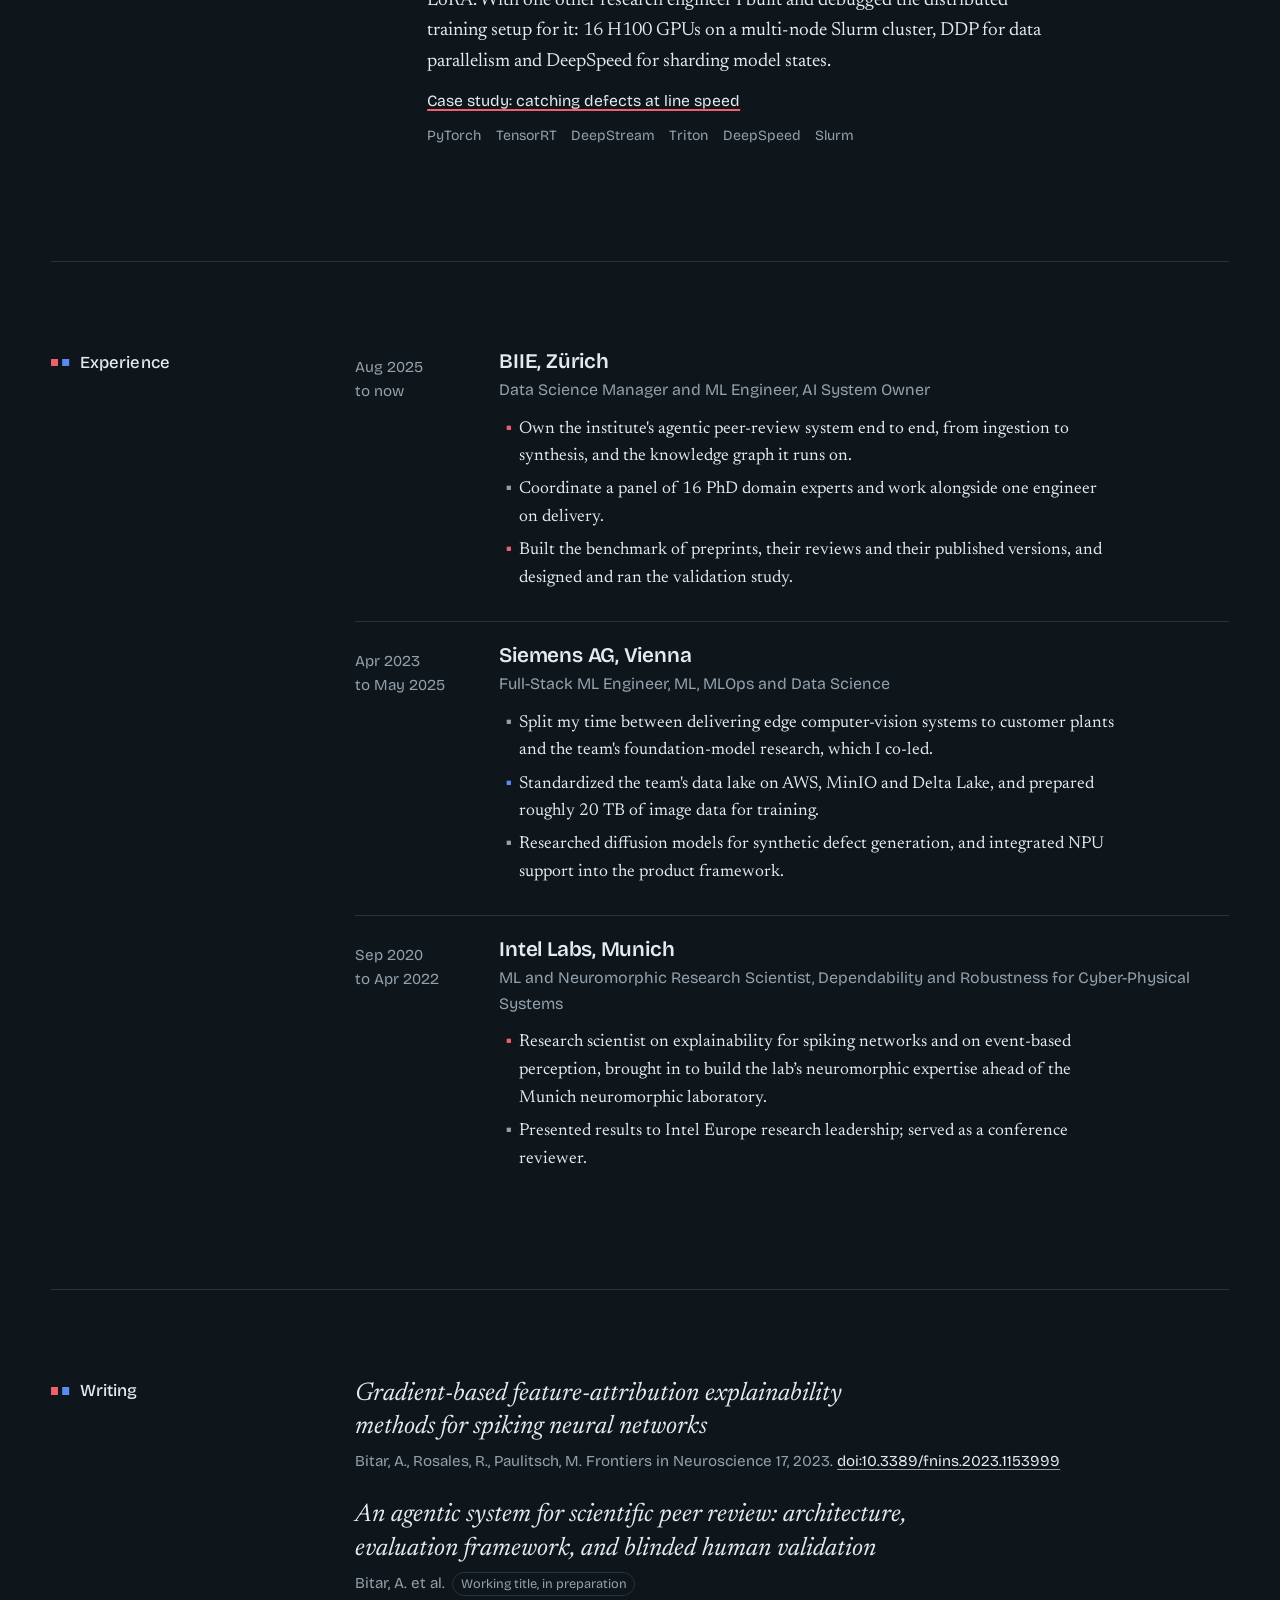
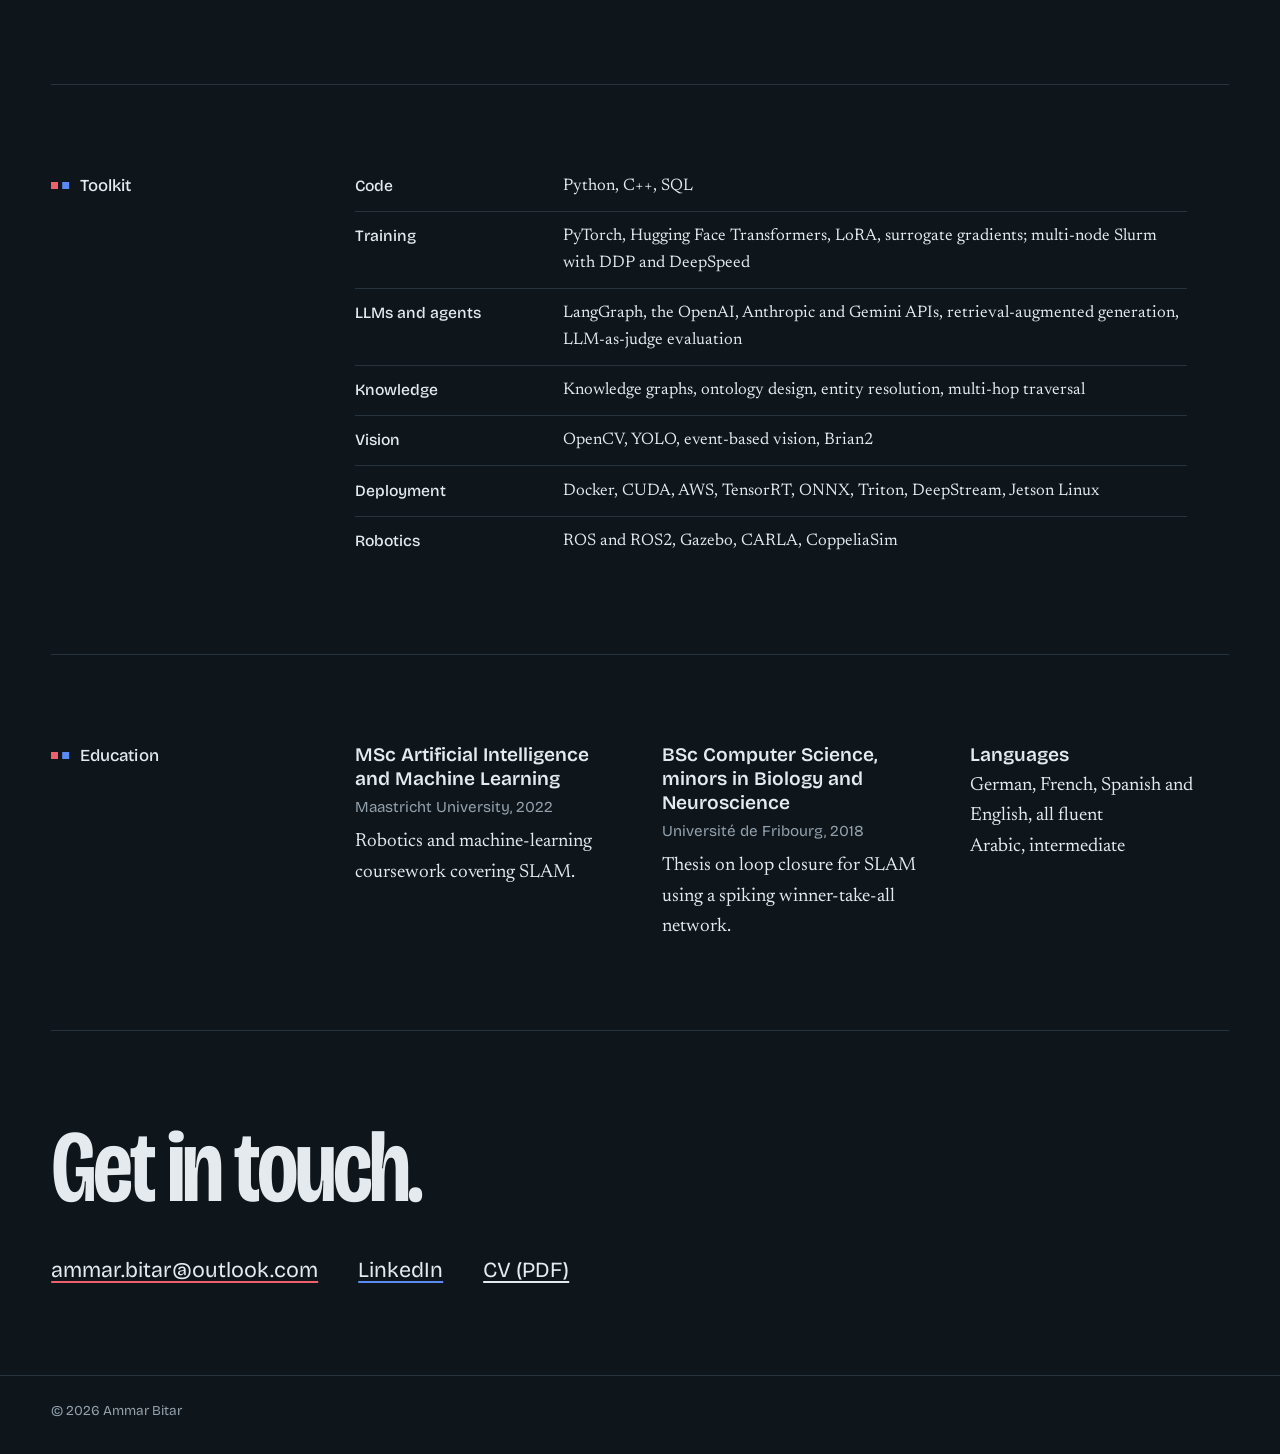
==== commit 909a67d7: "Drop Experience details the Work section already gives Intel's Providentia++ bullet repeated the Wor" ====
--- a/index.html
+++ b/index.html
@@ -194,7 +194,7 @@
           <ul>
             <li>Own the institute's agentic peer-review system end to end, from ingestion to synthesis, and the knowledge graph it runs on.</li>
             <li>Coordinate a panel of 16 PhD domain experts and work alongside one engineer on delivery.</li>
-            <li>Built the benchmark of preprints, their reviews and their published versions, and designed and ran the blinded, pre-registered validation study.</li>
+            <li>Built the benchmark of preprints, their reviews and their published versions, and designed and ran the validation study.</li>
           </ul>
         </div>
       </li>
@@ -217,7 +217,6 @@
           <p class="role">ML and Neuromorphic Research Scientist, Dependability and Robustness for Cyber-Physical Systems</p>
           <ul>
             <li>Research scientist on explainability for spiking networks and on event-based perception, brought in to build the lab’s neuromorphic expertise ahead of the Munich neuromorphic laboratory.</li>
-            <li>Built event-camera vehicle detection for the Providentia++ motorway-sensing programme, with DVS-to-RGB co-calibration and fusion, and fine-tuned YOLO for night and heavy precipitation.</li>
             <li>Presented results to Intel Europe research leadership; served as a conference reviewer.</li>
           </ul>
         </div>
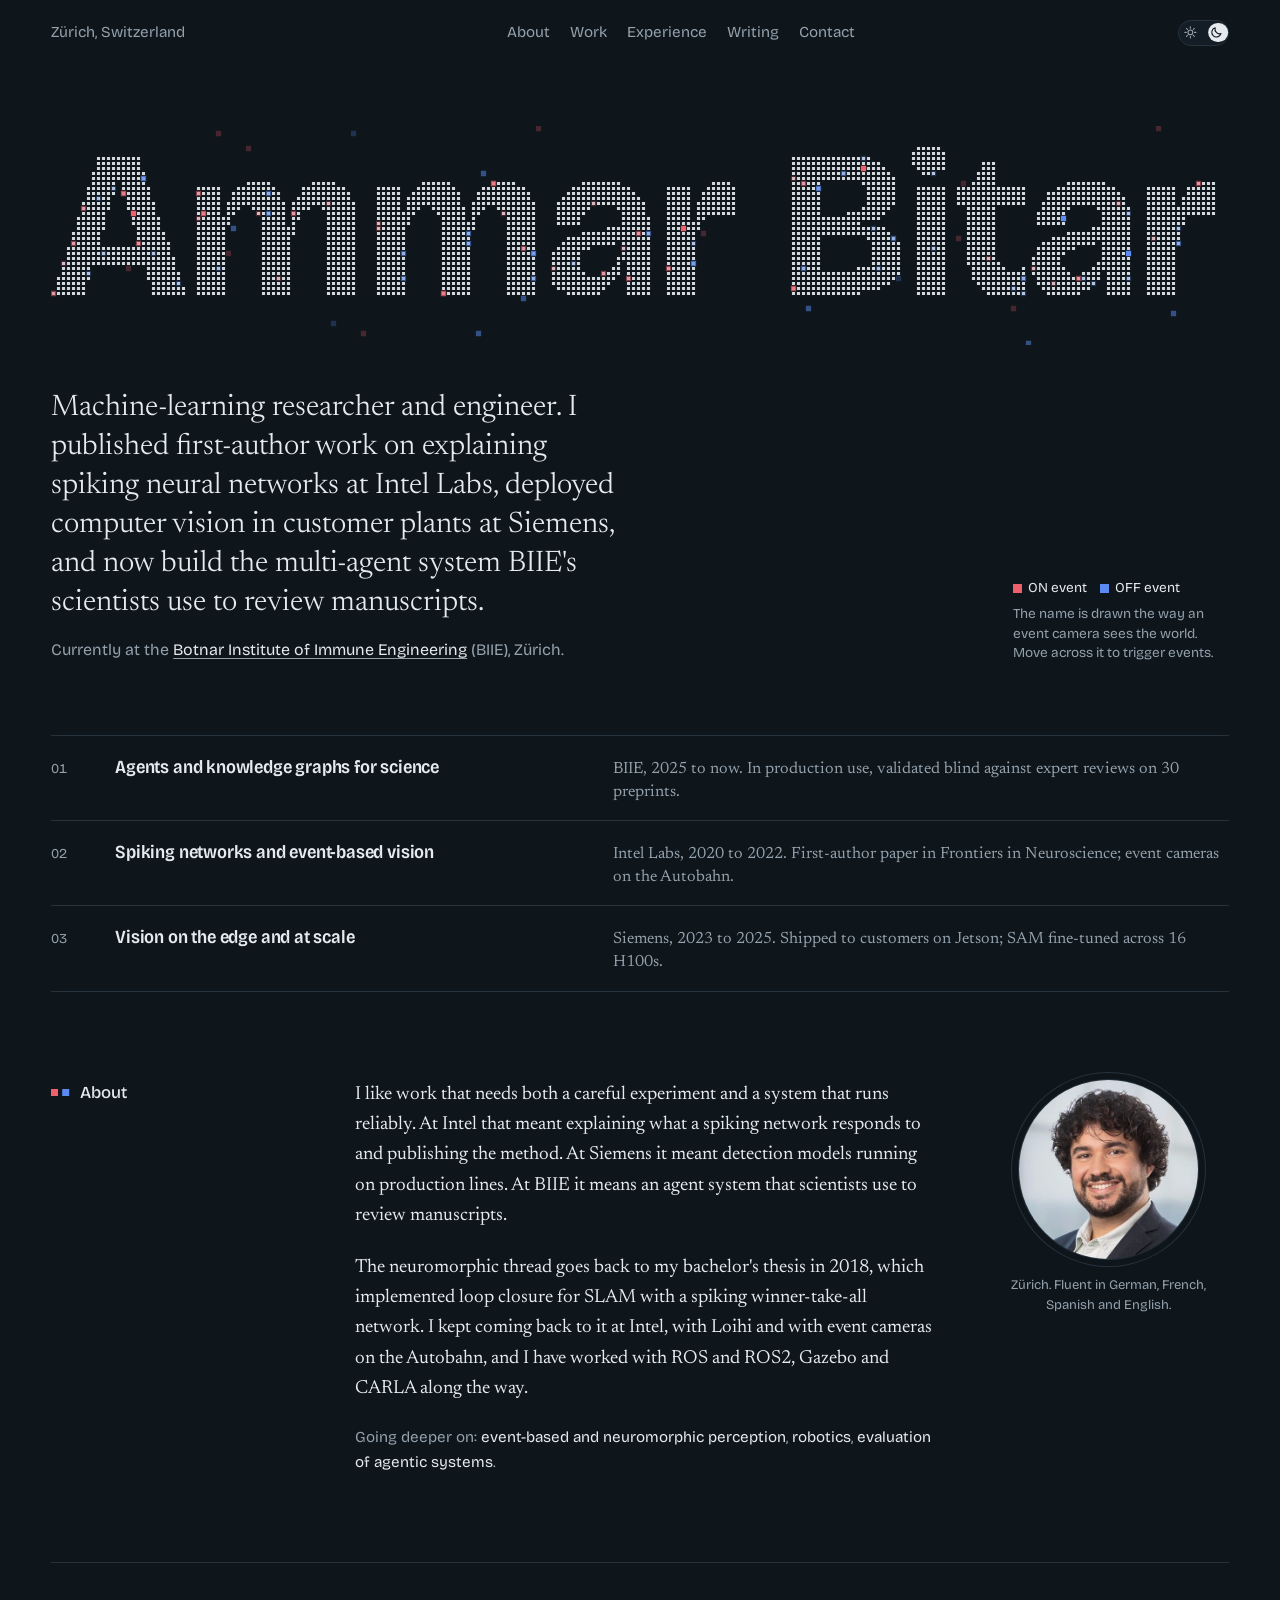
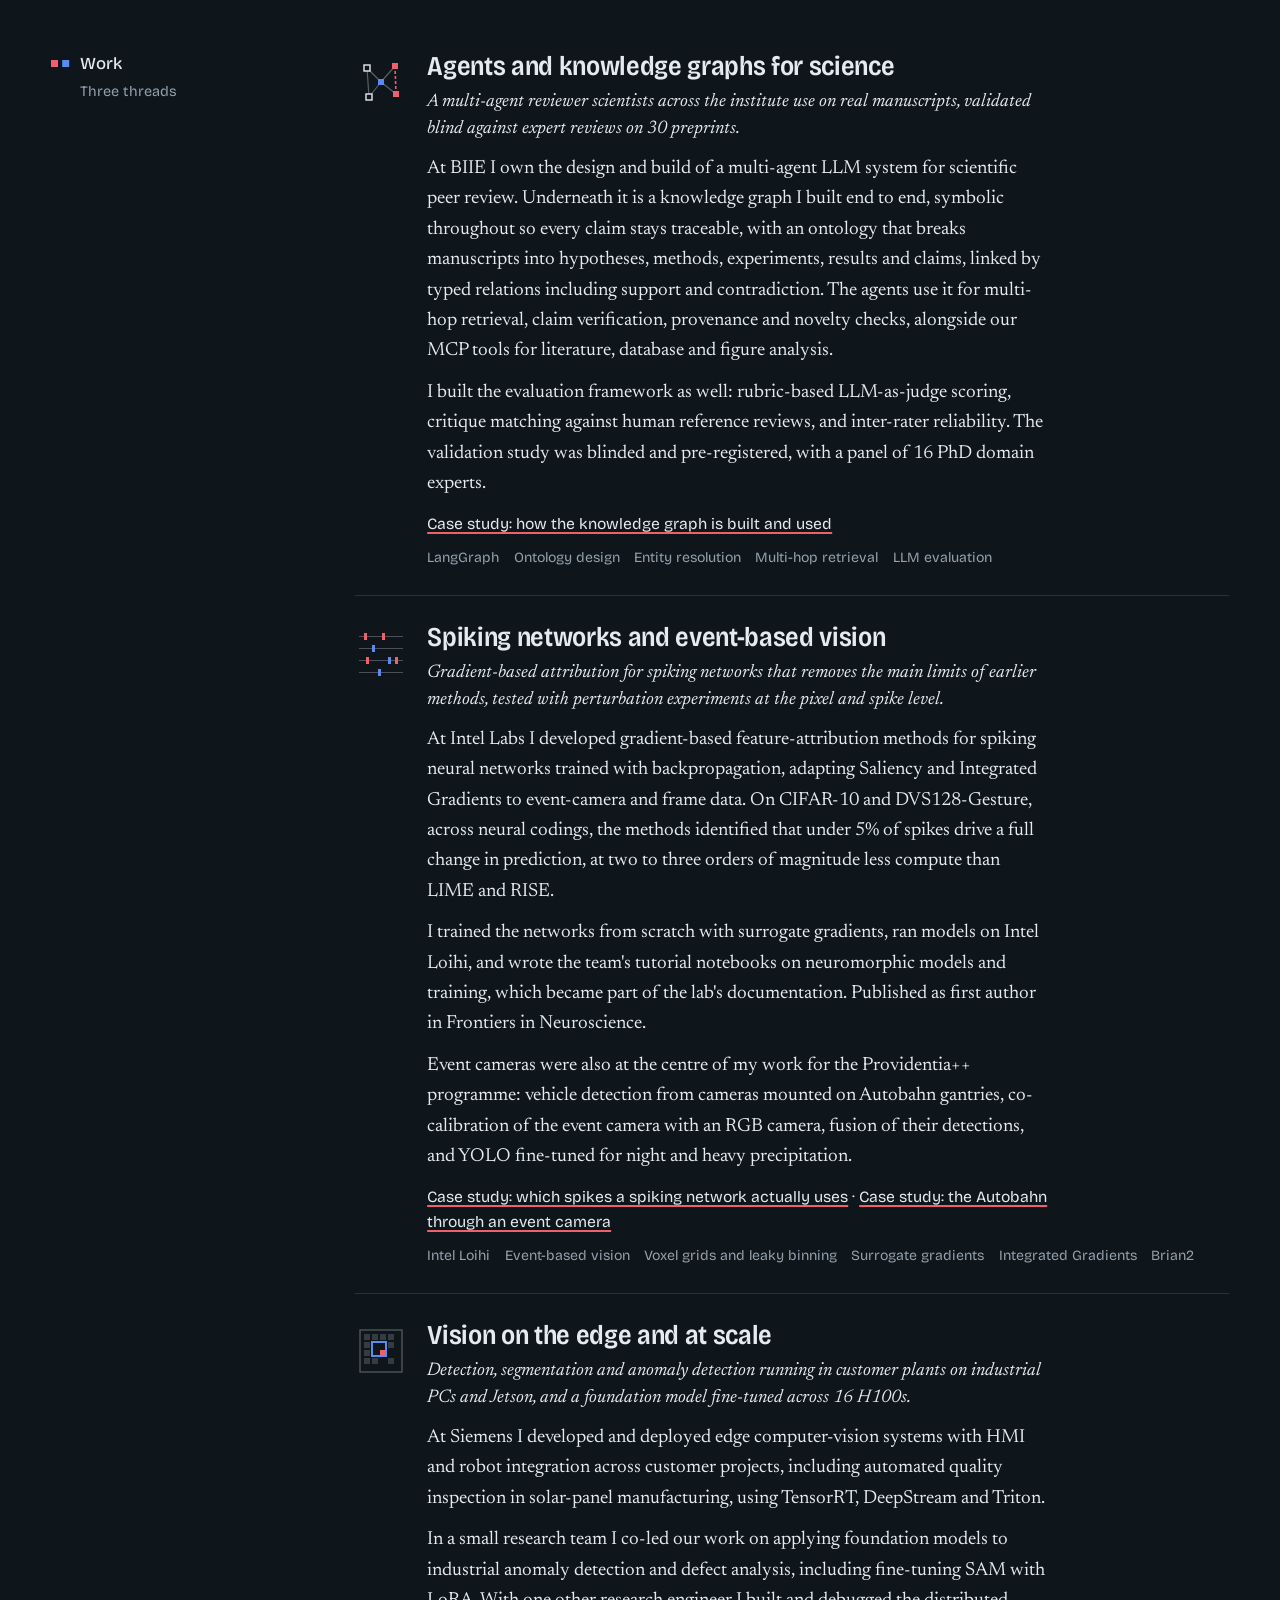
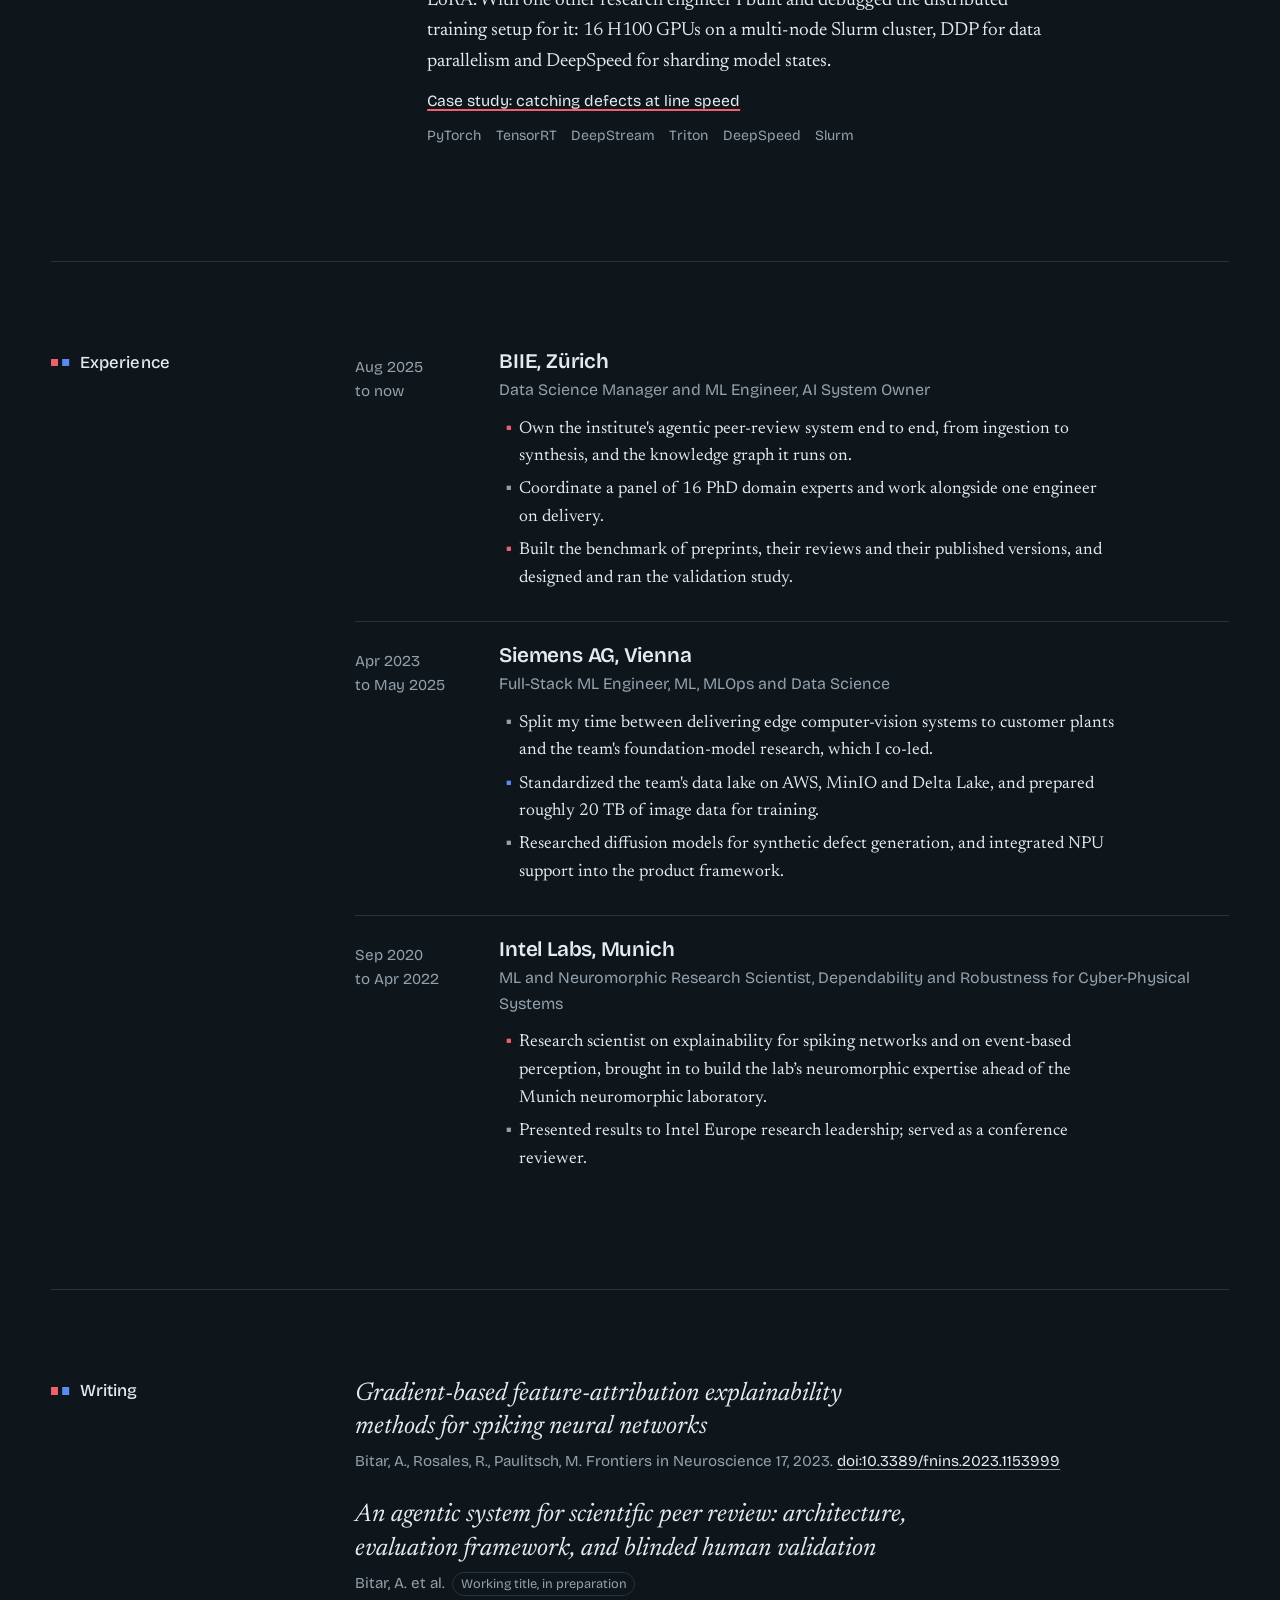
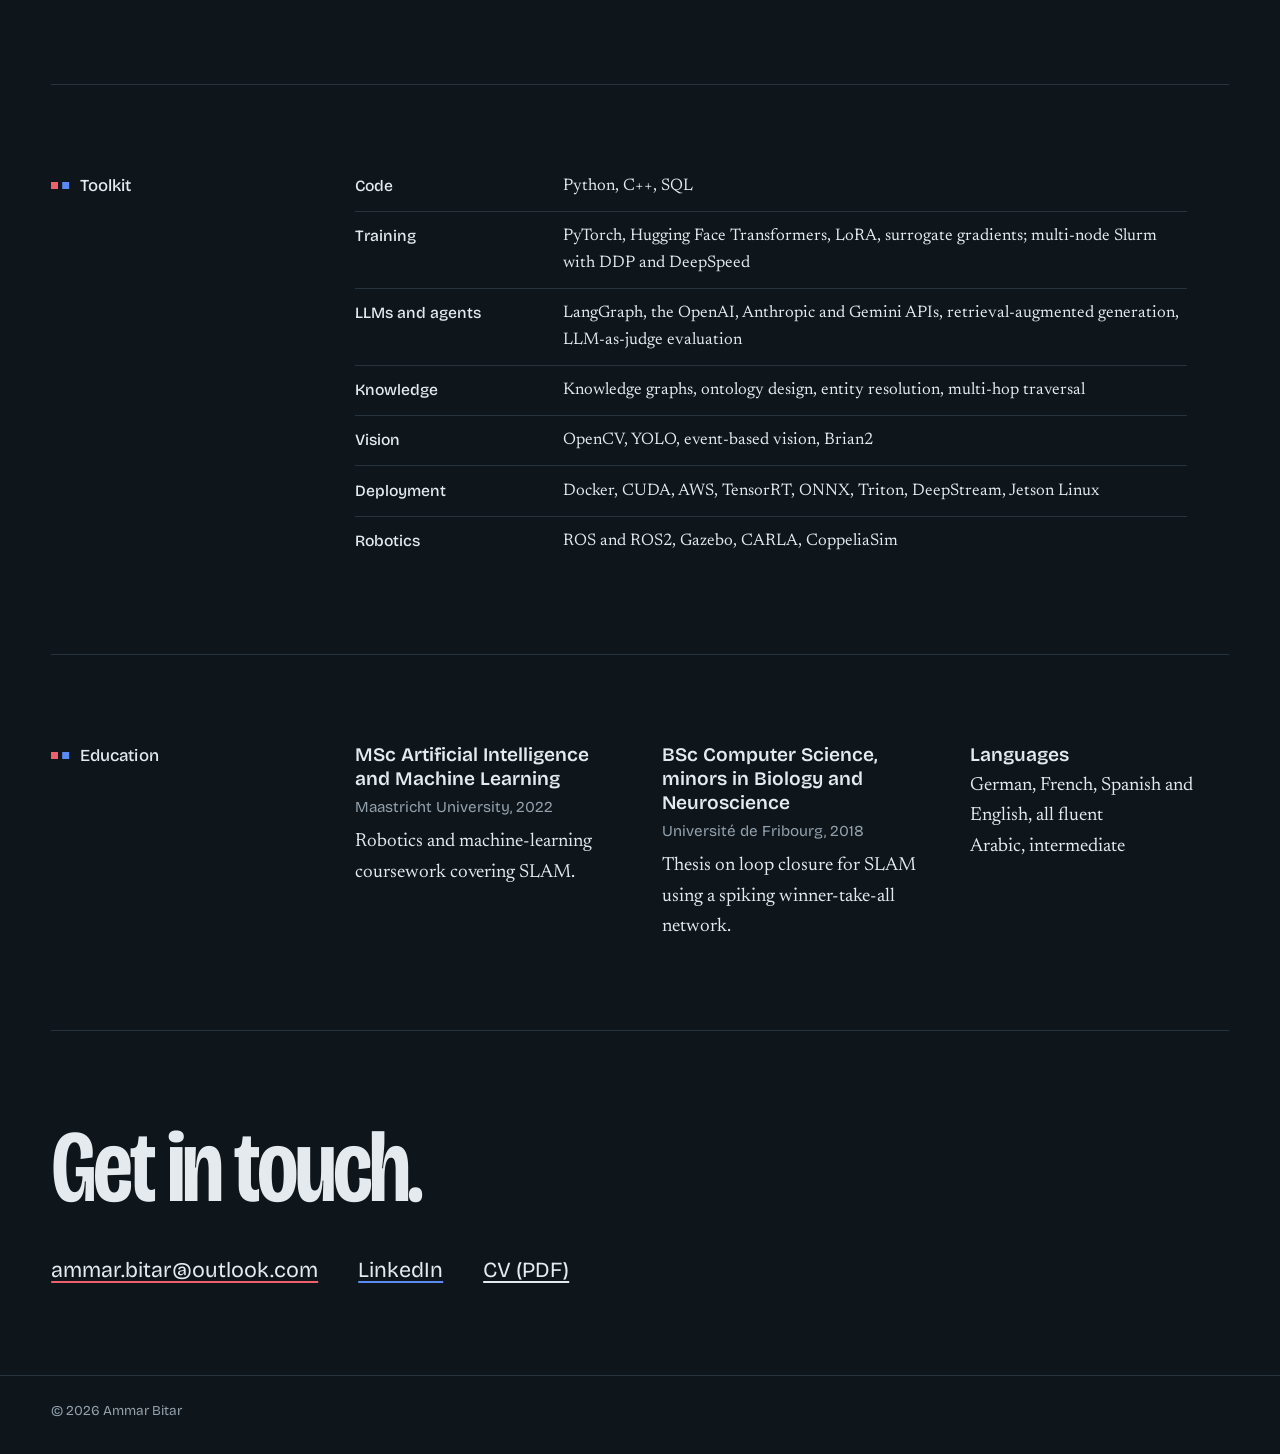
==== commit fb36a69a: "Add GoatCounter analytics to every page Cookieless page counts via the snippet from the ammarbitar.g" ====
--- a/index.html
+++ b/index.html
@@ -473,5 +473,7 @@
   }else go();
 })();
 </script>
+<script data-goatcounter="https://ammarbitar.goatcounter.com/count"
+        async src="//gc.zgo.at/count.js"></script>
 </body>
 </html>
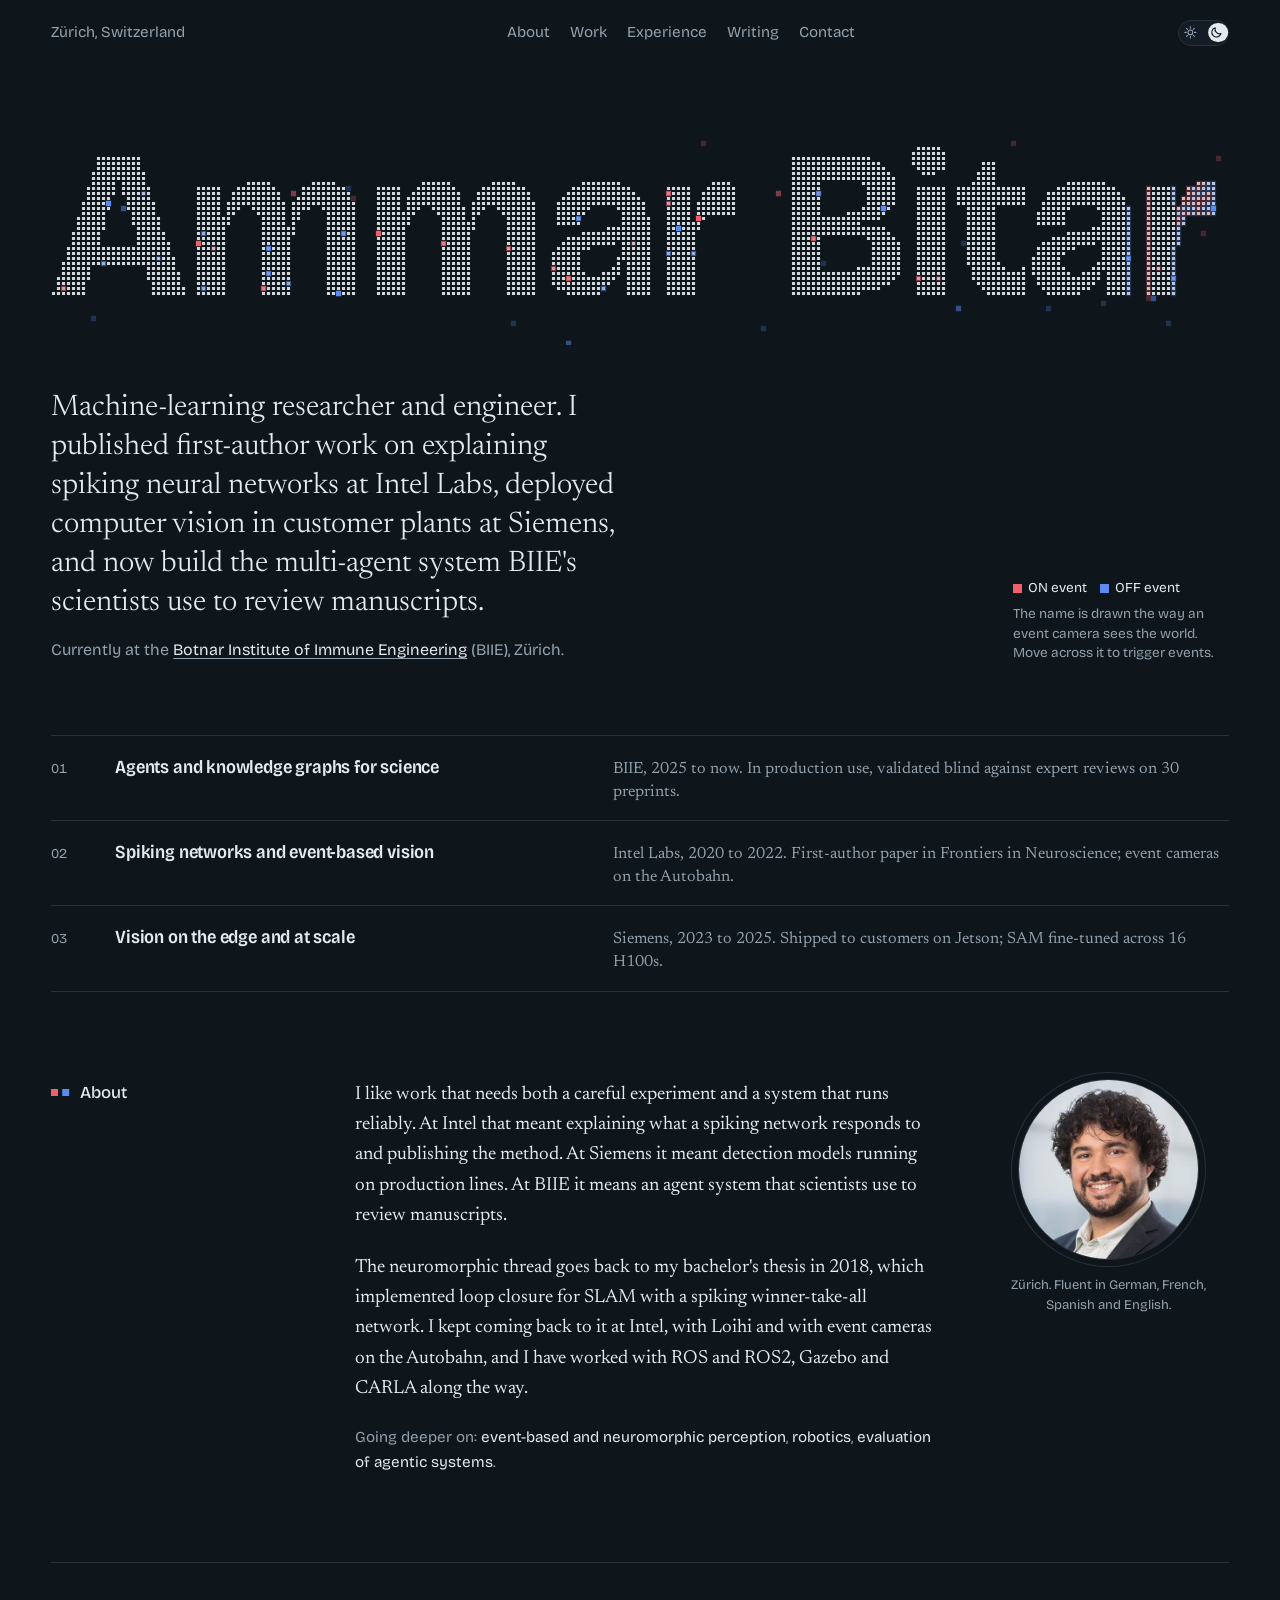
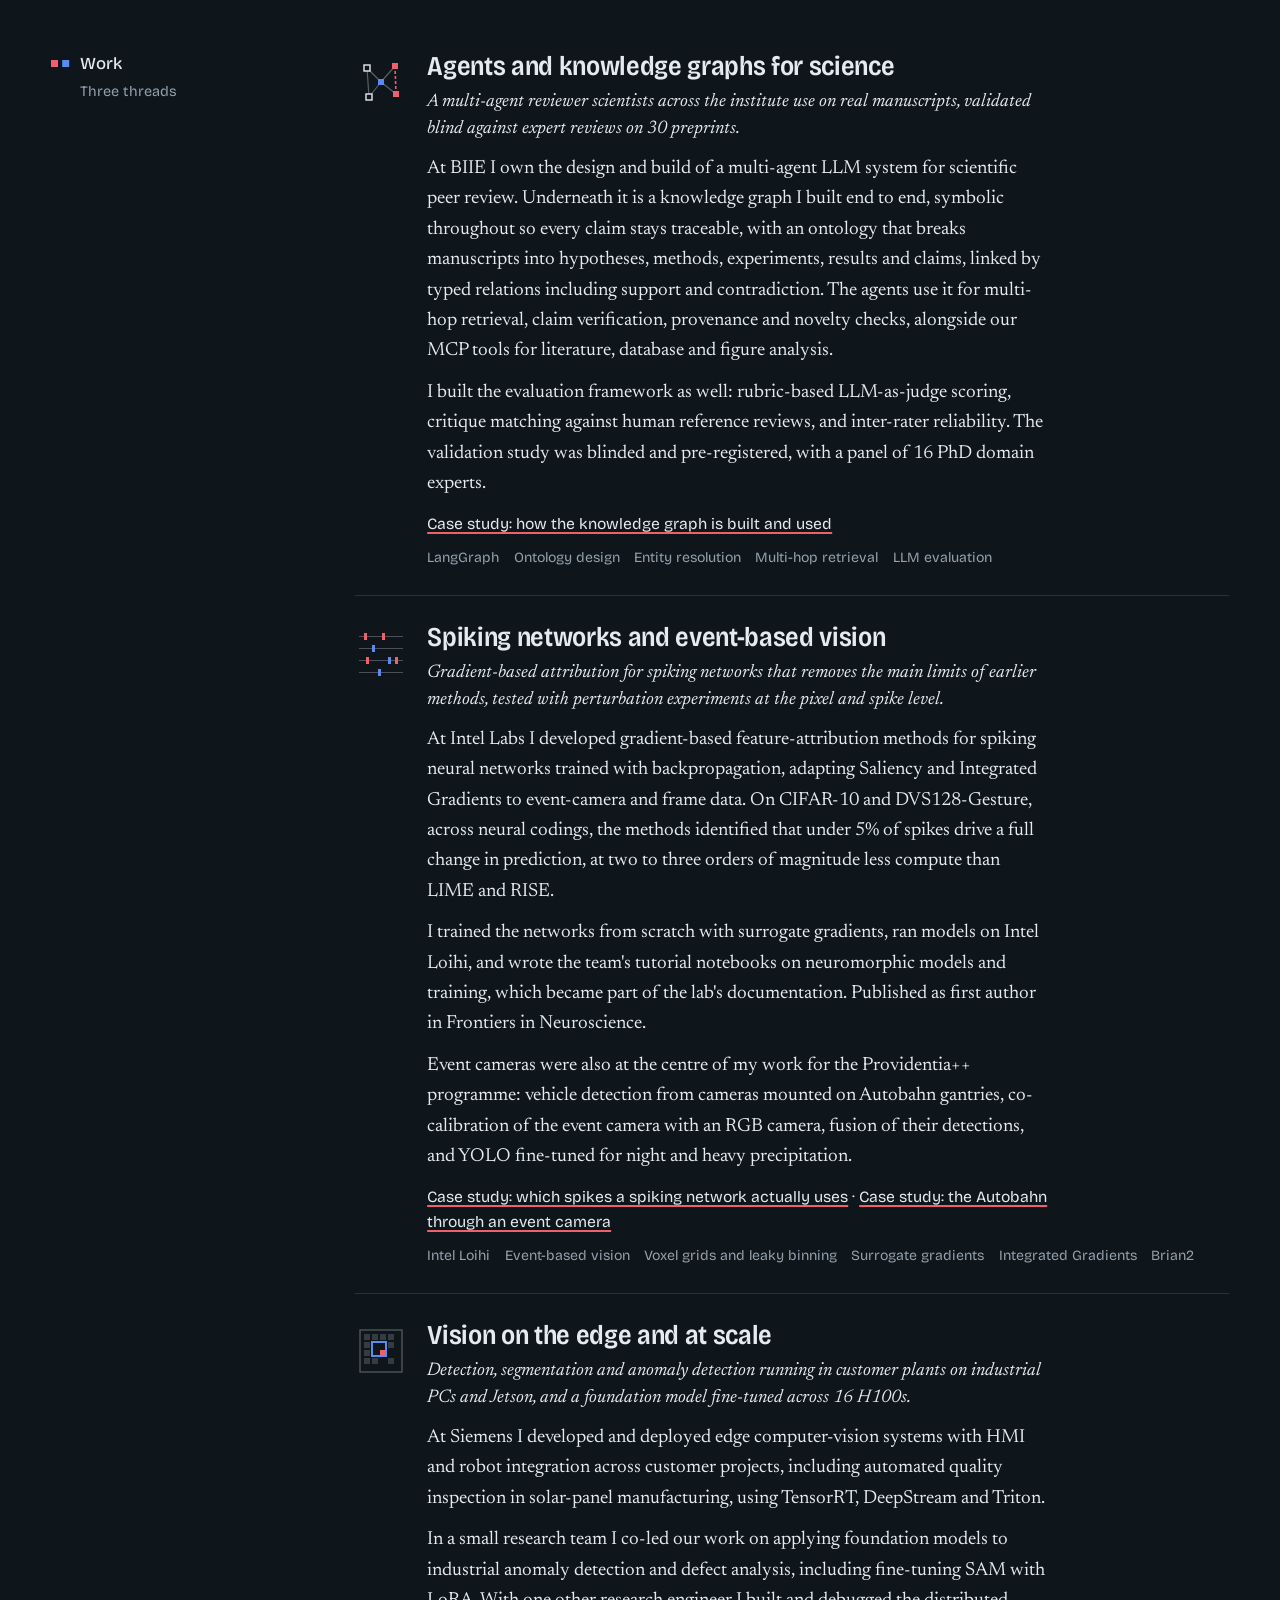
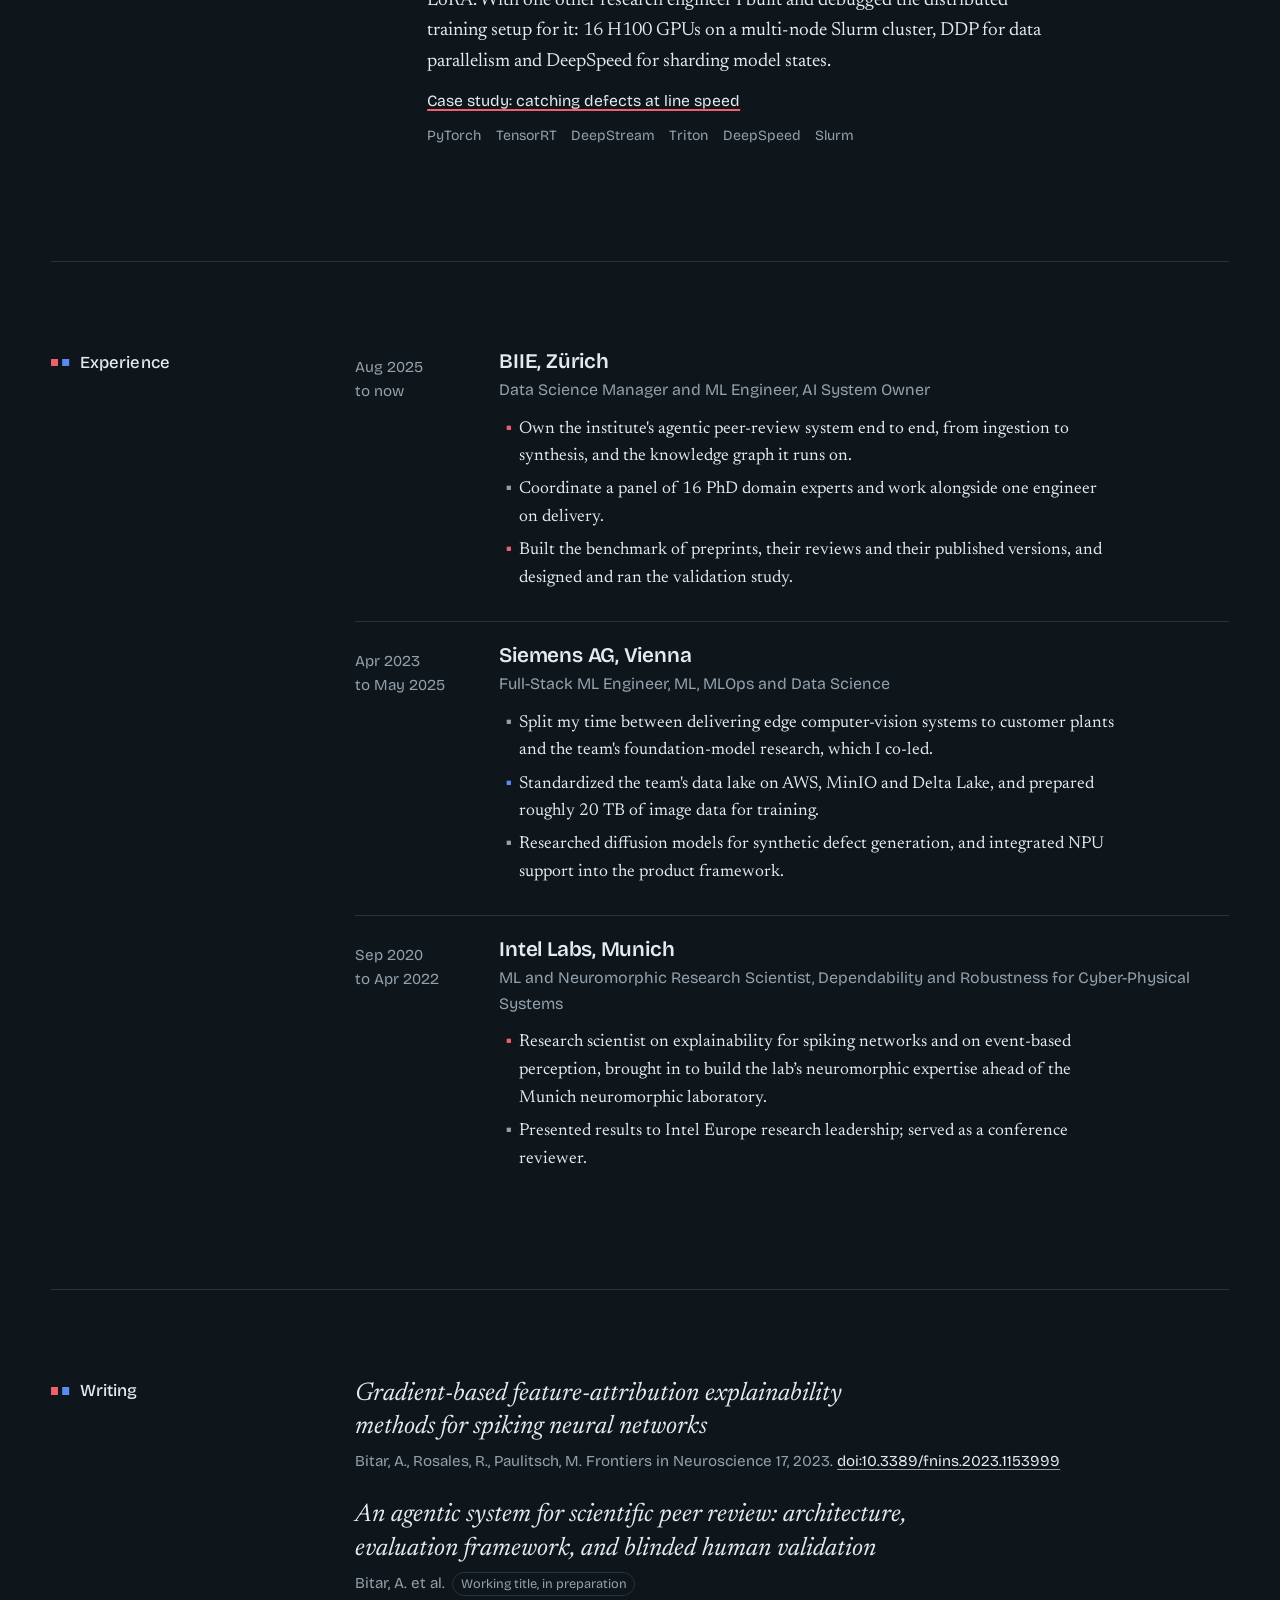
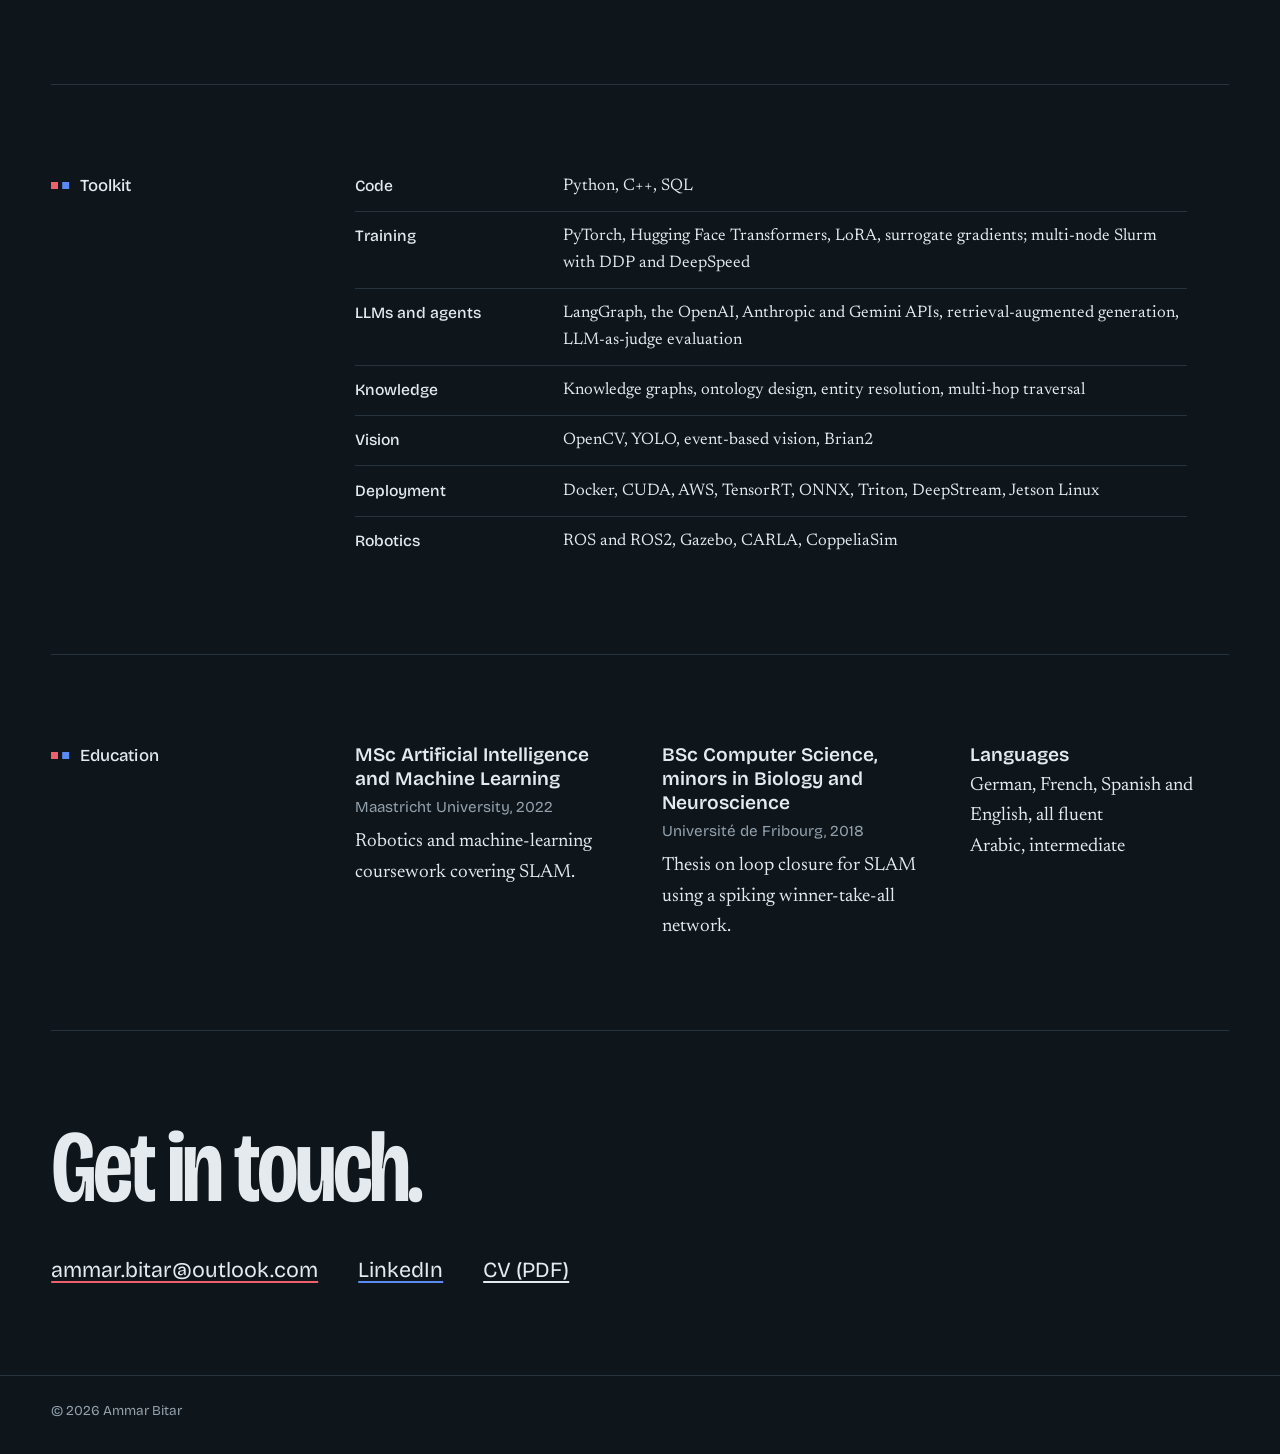
==== commit 2f31790a: "Add the Google Search Console verification tag Verifies ownership of the https://ammar-bitar.github." ====
--- a/index.html
+++ b/index.html
@@ -16,6 +16,7 @@
 <meta property="og:image:height" content="630">
 <meta name="twitter:card" content="summary_large_image">
 <meta name="theme-color" content="#0E151B">
+<meta name="google-site-verification" content="5IDySVg5_9cUReA2_gngJVoTocGnkX5VDDdJLCxt2aU">
 <script>try{var t=localStorage.getItem('theme');if(t==='light'||t==='dark')document.documentElement.dataset.theme=t}catch(e){}</script>
 <link rel="preload" href="assets/fonts/bricolage-grotesque.woff2" as="font" type="font/woff2" crossorigin>
 <link rel="preload" href="assets/fonts/newsreader.woff2" as="font" type="font/woff2" crossorigin>
